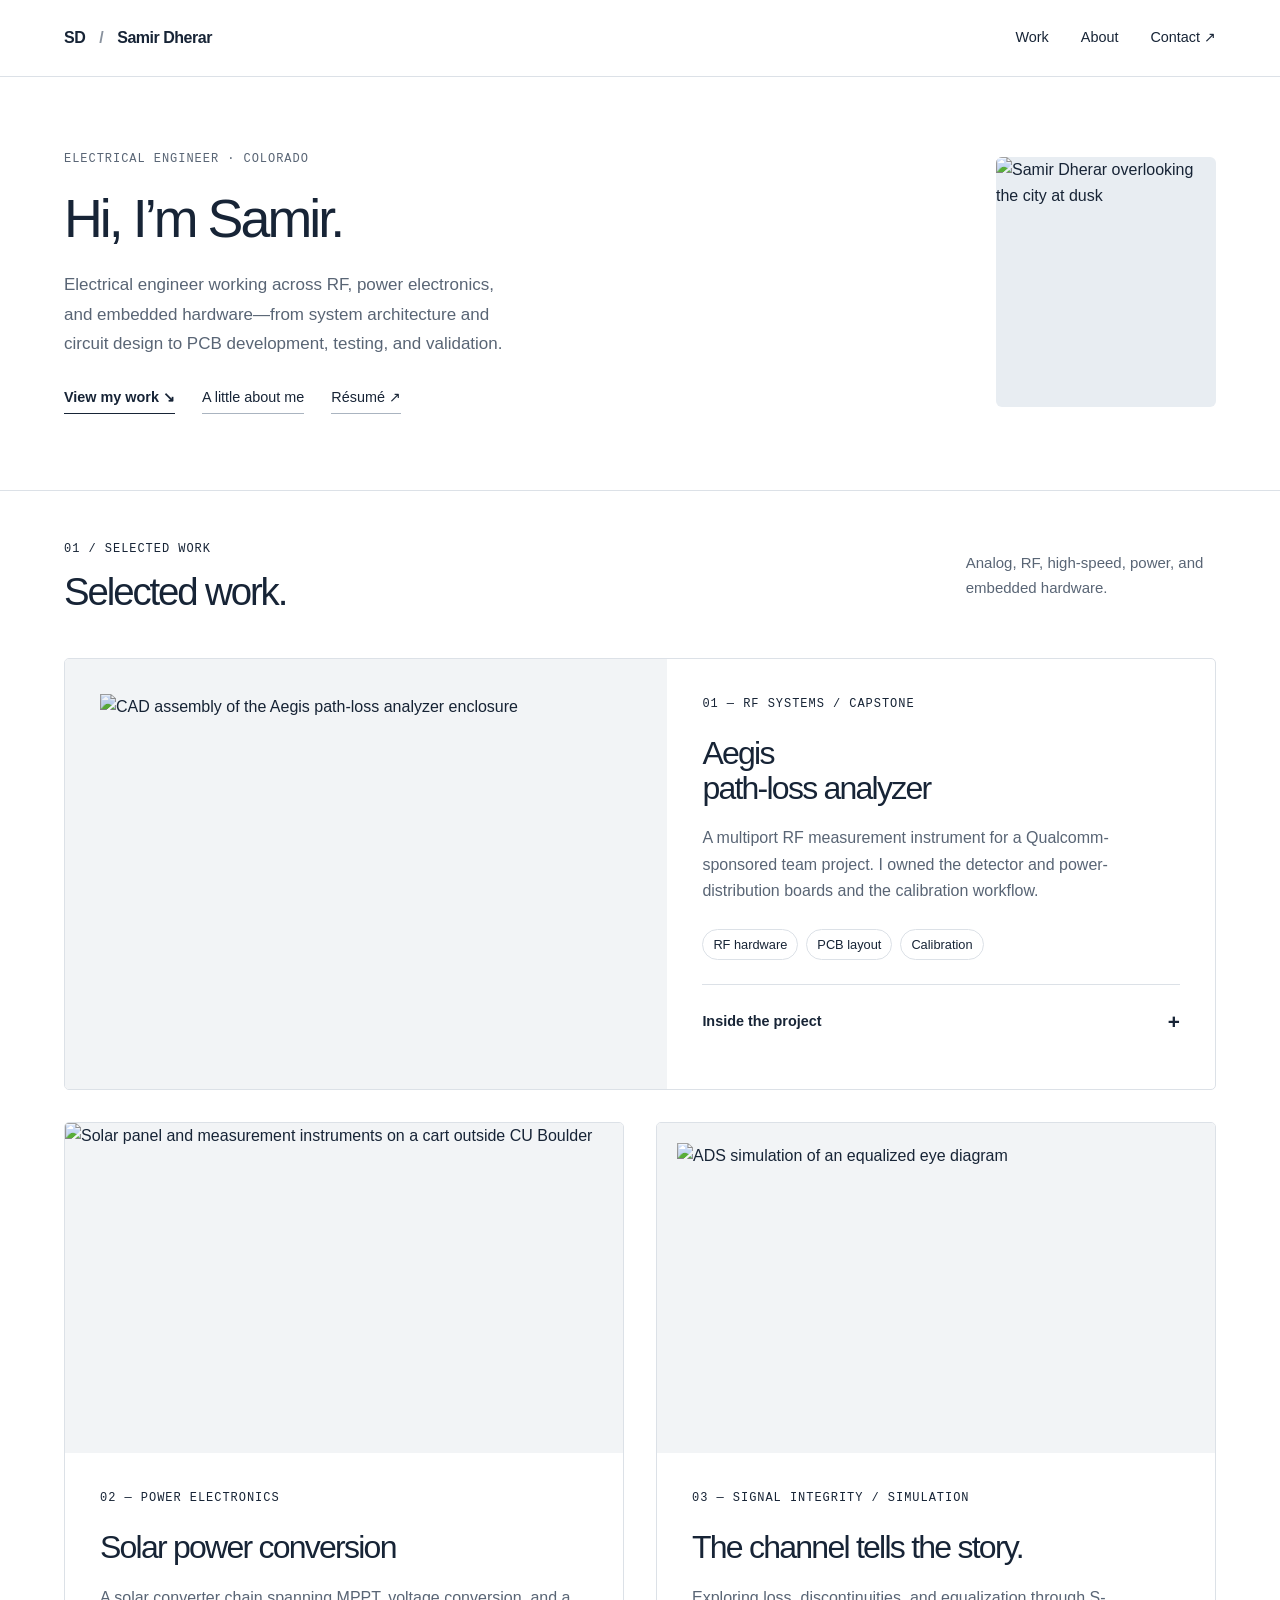
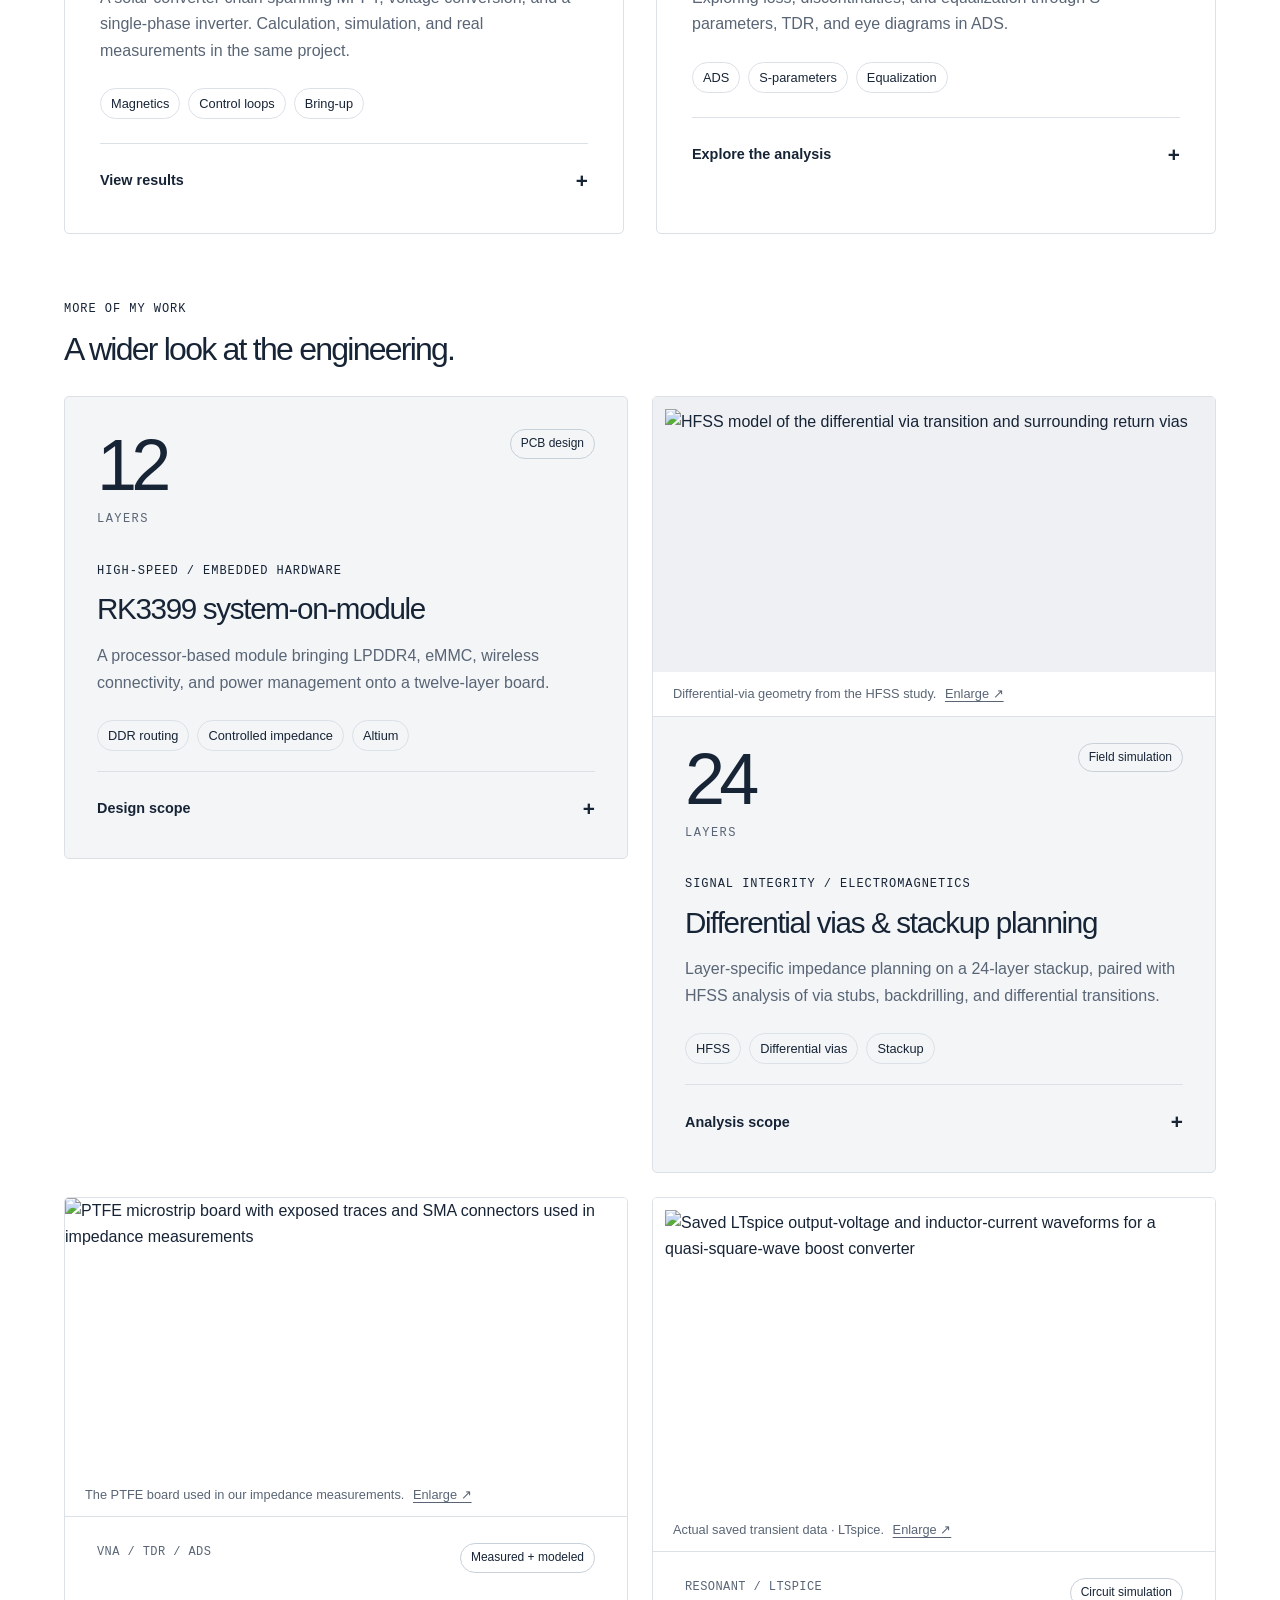
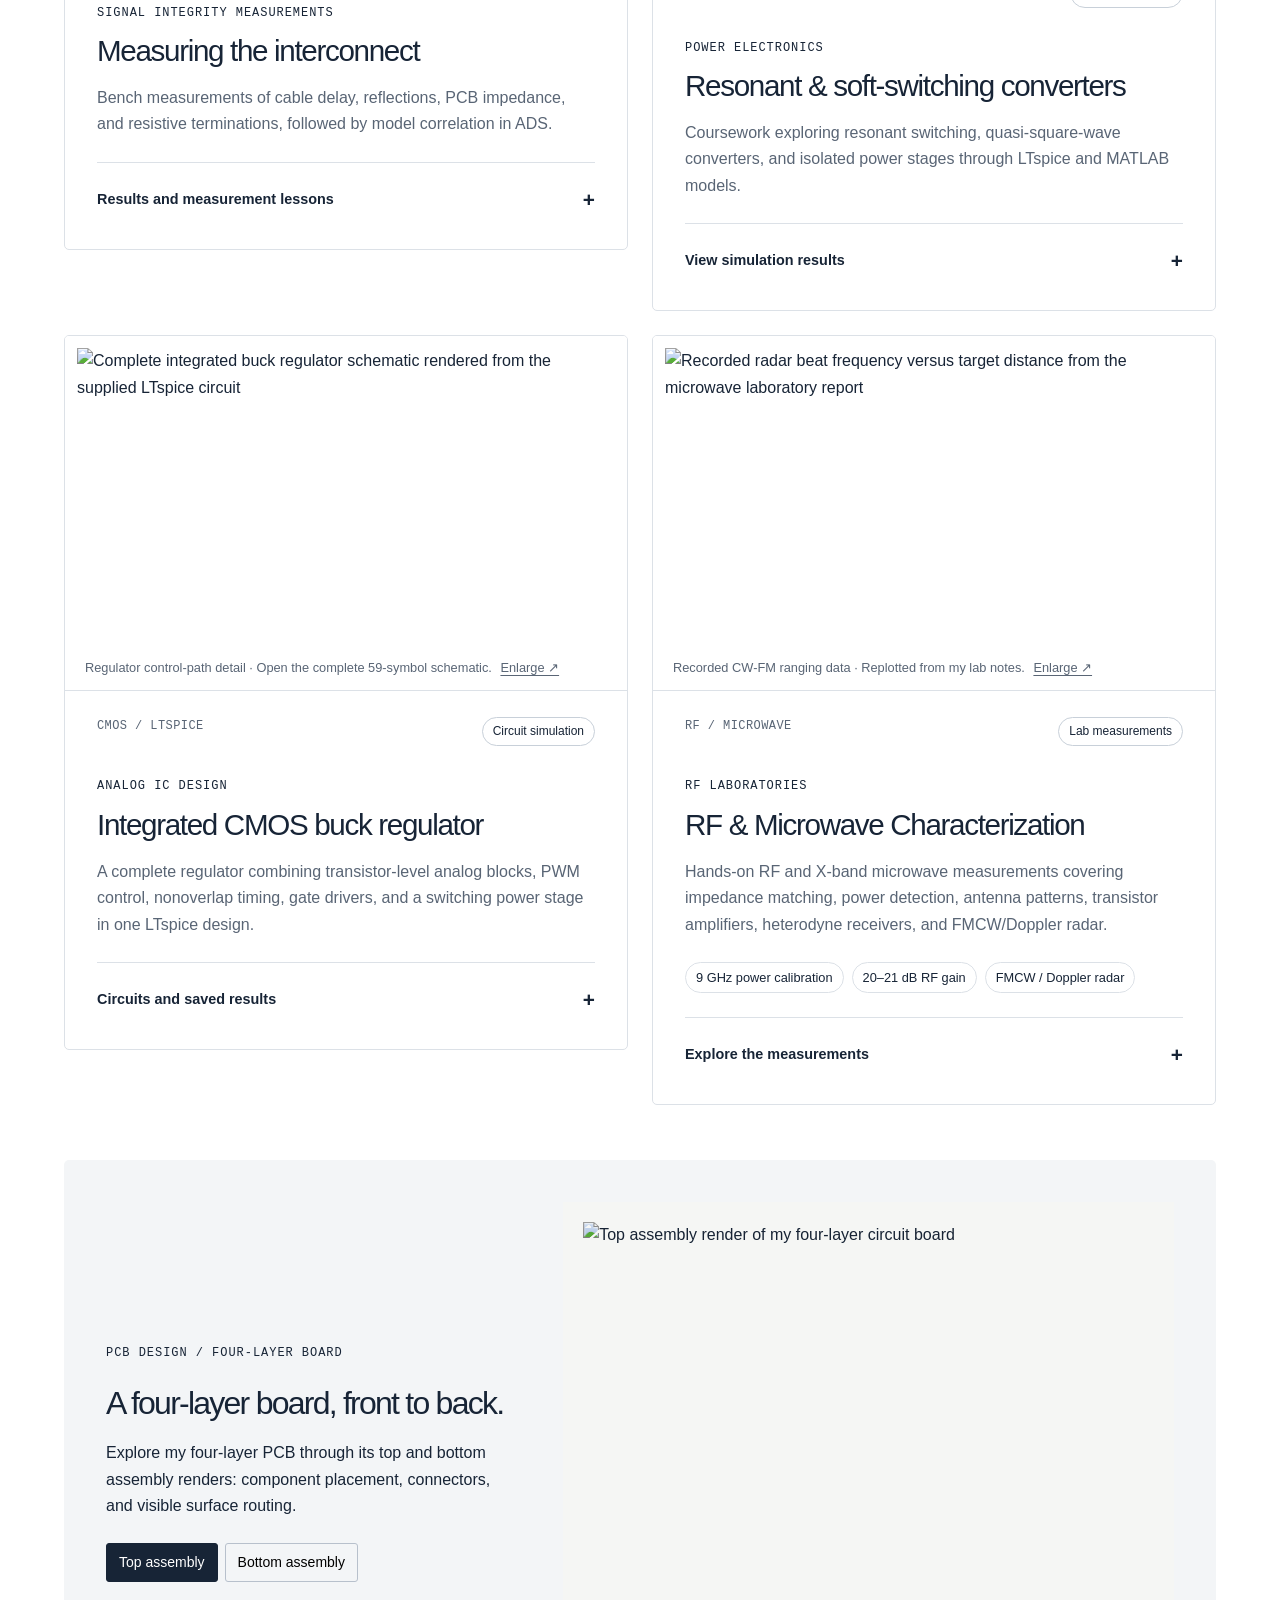
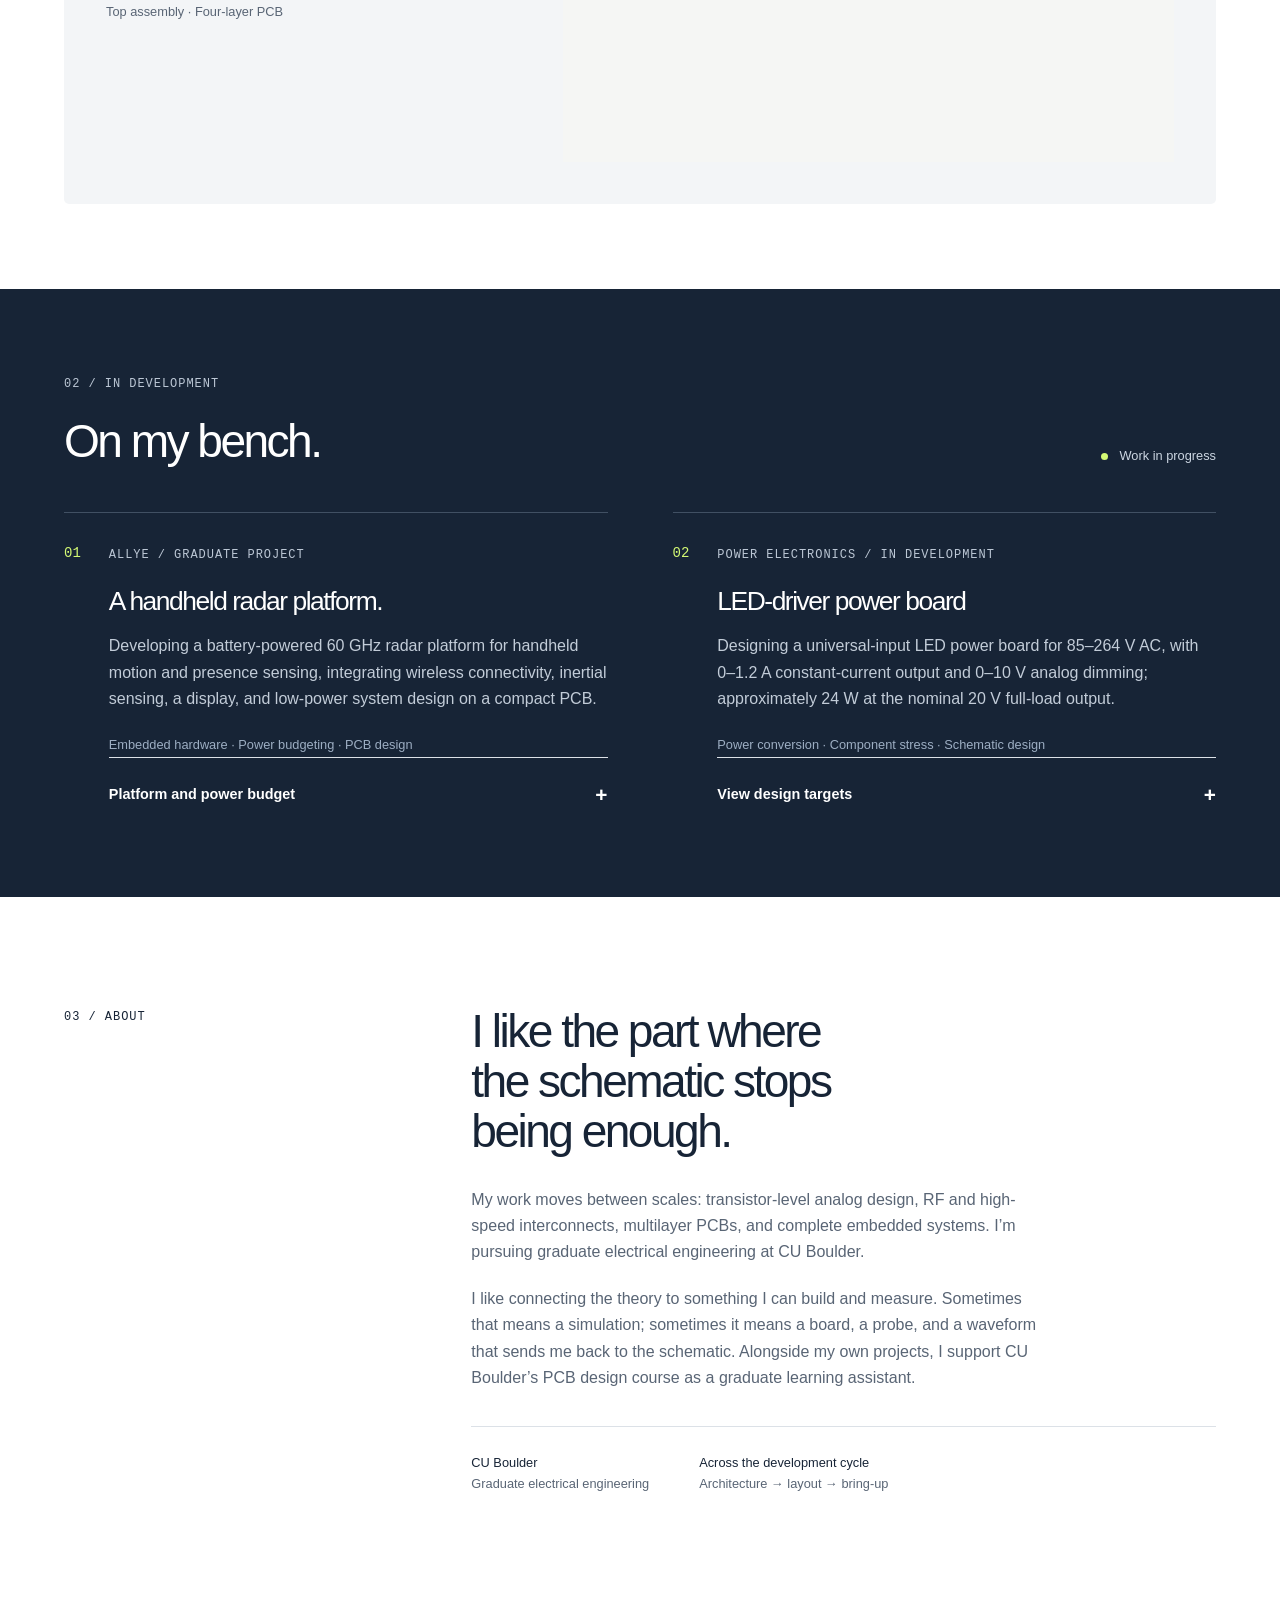
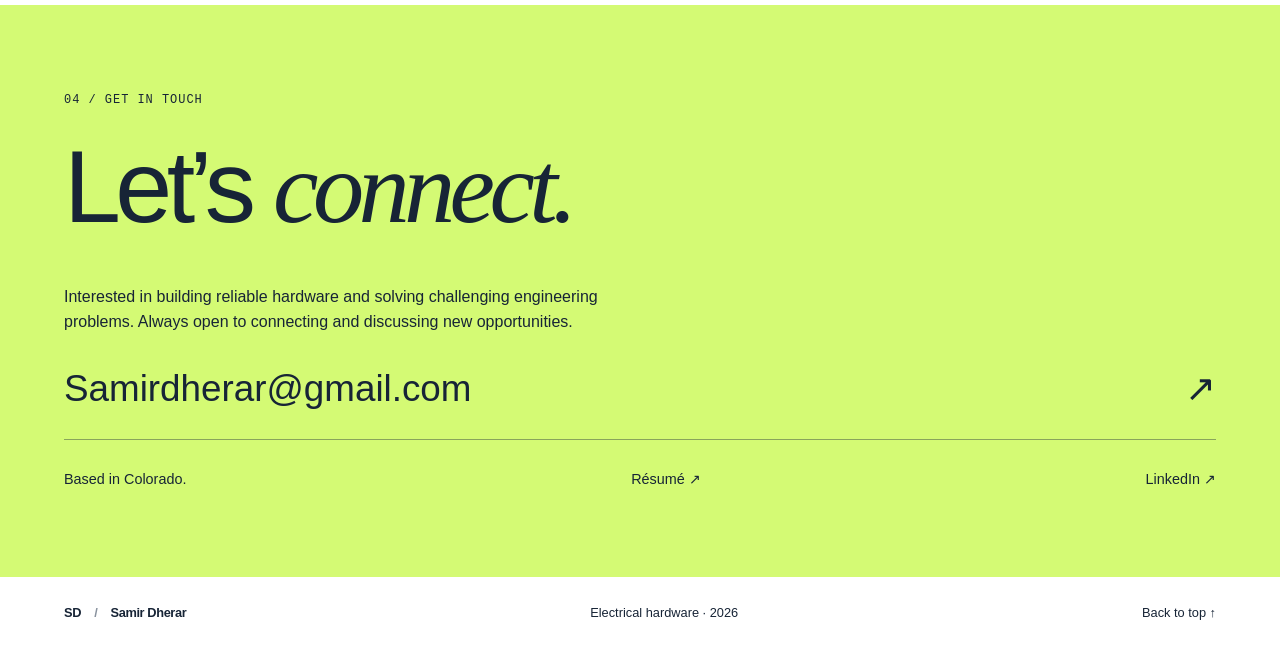
==== index.html @ e96bdc93 "Initial Portfolio Website" ====
<!DOCTYPE html>

<html lang="en"><head><meta charset="utf-8"/><meta content="width=device-width,initial-scale=1" name="viewport"/><title>Samir Dherar — Electrical Hardware Engineer</title><meta content="Electrical hardware portfolio of Samir Dherar. RF measurement, PCB design, power electronics, and embedded systems." name="description"/><link href="data:image/svg+xml,%3Csvg xmlns='http://www.w3.org/2000/svg' viewBox='0 0 32 32'%3E%3Crect width='32' height='32' rx='6' fill='%23172436'/%3E%3Cpath d='M6 18h6l3-9 4 15 3-6h4' fill='none' stroke='%23d4fa74' stroke-width='2'/%3E%3C/svg%3E" rel="icon"/><link href="style.css" rel="stylesheet"/></head><body>
<a class="skip" href="#work">Skip to projects</a><header class="nav"><a class="brand" href="#home">SD<span> / </span>Samir Dherar</a><nav aria-label="Main"><a href="#work">Work</a><a href="#about">About</a><a href="#contact">Contact <span aria-hidden="true">↗</span></a></nav></header>
<main><section class="hero personal-hero" id="home"><div class="hero-copy"><p class="eyebrow">ELECTRICAL ENGINEER · COLORADO</p><h1>Hi, I’m Samir.</h1><p class="intro">Electrical engineer working across RF, power electronics, and embedded hardware—from system architecture and circuit design to PCB development, testing, and validation.</p><div class="intro-links"><a href="#work">View my work <span aria-hidden="true">↘</span></a><a href="#about">A little about me</a><a href="resume.html">Résumé ↗</a></div></div><figure class="portrait"><img alt="Samir Dherar overlooking the city at dusk" fetchpriority="high" height="1824" src="assets/personal/samir.jpeg" width="1368"/></figure></section>
<section class="section" id="work"><div class="section-head"><div><p class="eyebrow">01 / SELECTED WORK</p><h2>Selected work.</h2></div><p>Analog, RF, high-speed, power, and embedded hardware.</p></div>
<article class="project featured"><a aria-label="Read the Aegis project" class="project-image" data-open="aegis-detail" href="#aegis-detail"><img alt="CAD assembly of the Aegis path-loss analyzer enclosure" loading="lazy" src="assets/04_aegis/aegis_enclosure_cad.jpg"/></a><div class="project-copy"><p class="eyebrow">01 — RF SYSTEMS / CAPSTONE</p><h3>Aegis<br/>path-loss analyzer</h3><p>A multiport RF measurement instrument for a Qualcomm-sponsored team project. I owned the detector and power-distribution boards and the calibration workflow.</p><div class="tags"><span>RF hardware</span><span>PCB layout</span><span>Calibration</span></div><details id="aegis-detail"><summary>Inside the project <span>+</span></summary><div class="detail"><h4>My contribution</h4><p>Designed the RF detector and power-distribution PCBs, with ten receive channels and controlled-impedance routing. Contributed to switch-board and mechanical integration.</p><h4>Making the voltage mean something</h4><p>Used six power levels at multiple frequencies and a bench power-meter reference to build a frequency-dependent calibration. This connects the detector’s voltage output to the RF power being measured.</p><h4>A debugging lesson</h4><p>Harmonics from the RF source biased the broadband detector at lower frequencies. Moving to a cleaner source addressed the measurement error at its origin.</p><img alt="Aegis detector board render" loading="lazy" src="assets/04_aegis/aegis_board_top_3d.jpg"/><p class="caption">Board and enclosure images are CAD renders.</p></div></details></div></article>
<div class="project-grid"><article class="project"><div class="project-image"><img alt="Solar panel and measurement instruments on a cart outside CU Boulder" loading="lazy" src="assets/08_power-pv/pv_cart_outdoor.jpg"/></div><div class="project-copy"><p class="eyebrow">02 — POWER ELECTRONICS</p><h3>Solar power conversion</h3><p>A solar converter chain spanning MPPT, voltage conversion, and a single-phase inverter. Calculation, simulation, and real measurements in the same project.</p><div class="tags"><span>Magnetics</span><span>Control loops</span><span>Bring-up</span></div><details><summary>View results <span>+</span></summary><div class="detail"><div class="power-results"><p class="eyebrow">SOLAR CONVERTER / MEASURED OUTPUT</p><div class="result-grid"><div><strong>116 <small>V RMS</small></strong><span>Inverter output</span></div><div><strong>60.31 <small>Hz</small></strong><span>Output frequency</span></div></div><p>MPPT buck · Cascaded boost · SPWM inverter</p></div><p>The chain combines an MPPT buck stage, cascaded boost, and SPWM inverter. Work included custom magnetics, gate drivers, sensing, firmware, and measured plant response for compensator design.</p><p class="caption">Values from the recorded inverter test. Output distortion remained an open debugging item; these readings do not establish waveform quality or conversion efficiency.</p></div></details></div></article>
<article class="project"><div class="project-image si"><img alt="ADS simulation of an equalized eye diagram" loading="lazy" src="assets/06_signal-integrity/si_ffe_eye_open.png"/></div><div class="project-copy"><p class="eyebrow">03 — SIGNAL INTEGRITY / SIMULATION</p><h3>The channel tells the story.</h3><p>Exploring loss, discontinuities, and equalization through S-parameters, TDR, and eye diagrams in ADS.</p><div class="tags"><span>ADS</span><span>S-parameters</span><span>Equalization</span></div><details><summary>Explore the analysis <span>+</span></summary><div class="detail"><p>Compared interconnect behavior in the frequency and time domains, then examined how channel impairments affect eye opening. These figures are simulations, not bench measurements.</p><img alt="Simulated insertion and return loss" loading="lazy" src="assets/06_signal-integrity/si_insertion_return_loss.png"/><img alt="Simulated TDR response showing an inductive discontinuity" loading="lazy" src="assets/06_signal-integrity/si_tdr_inductive.png"/></div></details></div></article></div>
<div aria-labelledby="collection-title" class="project-collection"><div class="collection-heading"><p class="eyebrow">MORE OF MY WORK</p><h3 id="collection-title">A wider look at the engineering.</h3></div>
<div class="study-grid">
<article class="study study-major"><div class="study-top"><span class="study-index">12<span>LAYERS</span></span><span class="project-stage">PCB design</span></div><p class="eyebrow">HIGH-SPEED / EMBEDDED HARDWARE</p><h3>RK3399 system-on-module</h3><p>A processor-based module bringing LPDDR4, eMMC, wireless connectivity, and power management onto a twelve-layer board.</p><div class="tags"><span>DDR routing</span><span>Controlled impedance</span><span>Altium</span></div><details><summary>Design scope <span>+</span></summary><div class="detail"><h4>My contribution</h4><p>Schematic and multilayer-layout work around the RK3399, including memory, power, USB-C, and high-speed interfaces.</p><h4>The layout problem</h4><p>Placement, reference planes, return paths, differential routing, and length-matching constraints across LPDDR4, PCIe, USB 3.0, HDMI, eDP, and MIPI interfaces.</p><p class="caption">Design and layout project. Hardware bring-up results are not presented here.</p></div></details></article>
<article class="study study-major"><figure class="evidence-cover model-cover"><a aria-label="Open full-size image: HFSS model of the differential via transition and surrounding return vias" href="assets/evidence/via-improvements.png" rel="noopener" target="_blank"><img alt="HFSS model of the differential via transition and surrounding return vias" loading="lazy" src="assets/evidence/via-improvements.png"/></a><figcaption>Differential-via geometry from the HFSS study. <a href="assets/evidence/via-improvements.png" rel="noopener" target="_blank">Enlarge ↗</a></figcaption></figure><div class="study-top"><span class="study-index">24<span>LAYERS</span></span><span class="project-stage">Field simulation</span></div><p class="eyebrow">SIGNAL INTEGRITY / ELECTROMAGNETICS</p><h3>Differential vias &amp; stackup planning</h3><p>Layer-specific impedance planning on a 24-layer stackup, paired with HFSS analysis of via stubs, backdrilling, and differential transitions.</p><div class="tags"><span>HFSS</span><span>Differential vias</span><span>Stackup</span></div><details><summary>Analysis scope <span>+</span></summary><div class="detail"><h4>Impedance planning</h4><p>Compared eight candidate layers for 35, 50, and 65 Ω single-ended routes and 80, 100, and 110 Ω differential pairs. Screened the nominal geometries against an assumed 3.5 mil trace/space floor, with fabrication tolerances still requiring confirmation.</p><h4>Removing the via-stub limitation</h4><p>The baseline model showed a differential insertion-loss notch at 4.84 GHz. Backdrilling removed the dominant stub resonance; return-path vias and antipad tuning formed the next optimization steps.</p><h4>Eye-diagram check</h4><p>Backdrilling reopened the simulated 10 Gb/s eye. The report shows a usable 25 Gb/s eye in the current model; 30 Gb/s remains exploratory pending wider-band EM analysis and tolerance checks.</p><p class="caption">Team simulation study with Pavan and Vaishnav. Nominal modeled performance, not measured board validation.</p></div></details></article>
<article class="study evidence-study"><figure class="evidence-cover"><a aria-label="Open full-size image: PTFE microstrip board with exposed traces and SMA connectors used in impedance measurements" href="assets/evidence/microstrip-flipped.jpg" rel="noopener" target="_blank"><img alt="PTFE microstrip board with exposed traces and SMA connectors used in impedance measurements" loading="lazy" src="assets/evidence/microstrip-flipped.jpg"/></a><figcaption>The PTFE board used in our impedance measurements. <a href="assets/evidence/microstrip-flipped.jpg" rel="noopener" target="_blank">Enlarge ↗</a></figcaption></figure><div class="study-top"><span class="study-code">VNA / TDR / ADS</span><span class="project-stage">Measured + modeled</span></div><p class="eyebrow">SIGNAL INTEGRITY MEASUREMENTS</p><h3>Measuring the interconnect</h3><p>Bench measurements of cable delay, reflections, PCB impedance, and resistive terminations, followed by model correlation in ADS.</p><details><summary>Results and measurement lessons <span>+</span></summary><div class="detail"><div class="result-grid mini-results"><div><strong>1.587 <small>ns/ft</small></strong><span>Measured RG-58 delay</span></div><div><strong>2.68 <small>GHz</small></strong><span>SMD termination bandwidth at −10 dB S11</span></div></div><h4>Termination geometry</h4><p>Measured S11 from 6 MHz to 6 GHz. The SMD termination maintained S11 below −10 dB to 2.68 GHz, versus 1.42 GHz for the axial implementation. Fitted effective series inductance was 1.4 nH versus 3.9 nH, including the mounting and local return path.</p><img alt="Measured S11 comparing SMD and axial resistor terminations" loading="lazy" src="assets/evidence/termination-bandwidth.png"/><h4>The fixture changes the result</h4><p>Turning PTFE microstrip traces away from the desk raised measured impedance by 4.27 Ω and 6.41 Ω for the two tested traces. The setup’s surroundings mattered more than the differences between the field solvers.</p><h4>Cable delay and model limits</h4><p>Measured 1.587 ns/ft against a nominal 1.540 ns/ft, about 3% higher. Comparing 6-inch and 3-foot cable transients showed that a small load-side capacitance improved early alignment, while additional short-cable damping remained an effective fit with an unresolved physical source.</p><p class="caption">Team lab reports: Labs 1.1–1.3 with Elior Bilow; Labs 2.2–2.3 with Anthony Hamamji. These are measured laboratory results and fitted models.</p><figure class="evidence-cover"><a aria-label="Open full-size image: Microstrip board connected on the lab bench for measurement" href="assets/evidence/microstrip-measurement.jpg" rel="noopener" target="_blank"><img alt="Microstrip board connected on the lab bench for measurement" loading="lazy" src="assets/evidence/microstrip-measurement.jpg"/></a><figcaption>The board and measurement setup from our lab report. <a href="assets/evidence/microstrip-measurement.jpg" rel="noopener" target="_blank">Enlarge ↗</a></figcaption></figure></div></details></article>
<article class="study evidence-study"><figure class="evidence-cover schematic-cover"><a aria-label="Enlarge saved resonant boost transient" href="assets/evidence/resonant-boost-transient.svg" rel="noopener" target="_blank"><img alt="Saved LTspice output-voltage and inductor-current waveforms for a quasi-square-wave boost converter" loading="lazy" src="assets/evidence/resonant-boost-transient.svg"/></a><figcaption>Actual saved transient data · LTspice. <a href="assets/evidence/resonant-boost-transient.svg" rel="noopener" target="_blank">Enlarge ↗</a></figcaption></figure><div class="study-top"><span class="study-code">RESONANT / LTSPICE</span><span class="project-stage">Circuit simulation</span></div><p class="eyebrow">POWER ELECTRONICS</p><h3>Resonant &amp; soft-switching converters</h3><p>Coursework exploring resonant switching, quasi-square-wave converters, and isolated power stages through LTspice and MATLAB models.</p><details><summary>View simulation results <span>+</span></summary><div class="detail"><h4>Quasi-square-wave boost study</h4><p>The featured saved run shows output voltage and inductor current over a 20 µs window. The circuit file specifies a 12 V input and a 230 Ω load.</p><div class="result-grid mini-results"><div><strong>47.91 <small>V</small></strong><span>Logged average output</span></div><div><strong>91.13 <small>%</small></strong><span>Logged simulated efficiency</span></div></div><p>The saved log reports 10.95 W input and 9.98 W output. These are model-based results from the saved run, not measured hardware performance or a new simulation of the latest schematic.</p><h4>Related studies</h4><p>One- and two-transistor ZVS quasi-square-wave models, a quasi-resonant buck study, an active-clamp forward converter, and flyback and synchronous-buck simulations.</p><p class="caption">ECEN 5817 coursework using course-provided models and examples. Waveforms are plotted directly from the supplied LTspice raw file; the voltage and current traces shown here do not by themselves verify zero-voltage switching.</p></div></details></article>
<article class="study evidence-study"><figure class="evidence-cover schematic-cover"><a aria-label="Open full-size image: Complete integrated buck regulator schematic rendered from the supplied LTspice circuit" href="assets/evidence/analog-buck-complete.svg" rel="noopener" target="_blank"><img alt="Complete integrated buck regulator schematic rendered from the supplied LTspice circuit" loading="lazy" src="assets/evidence/analog-buck-detail.svg"/></a><figcaption>Regulator control-path detail · Open the complete 59-symbol schematic. <a href="assets/evidence/analog-buck-complete.svg" rel="noopener" target="_blank">Enlarge ↗</a></figcaption></figure><div class="study-top"><span class="study-code">CMOS / LTSPICE</span><span class="project-stage">Circuit simulation</span></div><p class="eyebrow">ANALOG IC DESIGN</p><h3>Integrated CMOS buck regulator</h3><p>A complete regulator combining transistor-level analog blocks, PWM control, nonoverlap timing, gate drivers, and a switching power stage in one LTspice design.</p><details><summary>Circuits and saved results <span>+</span></summary><div class="detail"><div class="result-grid mini-results"><div><strong>2.8–4.2 <small>V</small></strong><span>Saved buck supply sweep</span></div><div><strong>1.486–1.499 <small>V</small></strong><span>Simulated average output</span></div></div><h4>Integrated regulator</h4><p>The LTspice project connects the power stage to a comparator, sawtooth oscillator, error amplifier, nonoverlap logic, and inverter gate drivers, with transistor-level reference and bias circuitry.</p><div class="table-scroll"><table><caption>Saved transient-run measurements</caption><thead><tr><th>Supply</th><th>Average output</th><th>Switching frequency</th></tr></thead><tbody><tr><td>2.8 V</td><td>1.4987 V</td><td>931.7 kHz</td></tr><tr><td>3.3 V</td><td>1.4967 V</td><td>844.2 kHz</td></tr><tr><td>4.2 V</td><td>1.4858 V</td><td>703.7 kHz</td></tr></tbody></table></div><p>These averages describe the logged measurement windows, not the full load-transient range.</p><h4>Supporting circuit studies</h4><p>Sawtooth generation with a Schmitt-trigger reset, current-starved timing and dead-time control, a source follower, a wide-bandwidth amplifier, and a bandgap-reference temperature sweep. The saved sawtooth run spans approximately 0.965–2.032 V over its measurement window.</p><p class="caption">ECEN 4827/5827 coursework using supplied 0.35 µm device models and support circuits. Results come from saved LTspice logs; no fabricated-silicon performance is claimed.</p></div></details></article>
<article class="study evidence-study"><figure class="evidence-cover schematic-cover"><a aria-label="Enlarge recorded radar ranging measurements" href="assets/evidence/rf-range-measurements.svg" rel="noopener" target="_blank"><img alt="Recorded radar beat frequency versus target distance from the microwave laboratory report" loading="lazy" src="assets/evidence/rf-range-measurements.svg"/></a><figcaption>Recorded CW-FM ranging data · Replotted from my lab notes. <a href="assets/evidence/rf-range-measurements.svg" rel="noopener" target="_blank">Enlarge ↗</a></figcaption></figure><div class="study-top"><span class="study-code">RF / MICROWAVE</span><span class="project-stage">Lab measurements</span></div><p class="eyebrow">RF LABORATORIES</p><h3>RF &amp; Microwave Characterization</h3><p>Hands-on RF and X-band microwave measurements covering impedance matching, power detection, antenna patterns, transistor amplifiers, heterodyne receivers, and FMCW/Doppler radar.</p><div class="tags"><span>9 GHz power calibration</span><span>20–21 dB RF gain</span><span>FMCW / Doppler radar</span></div><details><summary>Explore the measurements <span>+</span></summary><div class="detail"><div class="rf-highlights"><h4>Measurement highlights</h4><p><strong>RF characterization — </strong>Measured 9 GHz detector matching to approximately −22.7 dB S₁₁ and observed approximately 20–21 dB gain in a microstrip FET amplifier.</p><p><strong>Antennas &amp; communications — </strong>Measured 36°/40° horn E-/H-plane beamwidths and approximately 24 dB polarization discrimination; configured a 9 GHz heterodyne link with a 30 MHz IF.</p><p><strong>Radar measurements — </strong>Evaluated 8–9 GHz FMCW ranging with internal path-delay calibration and estimated radial velocity from X-band Doppler shifts.</p></div><h4>Antennas and propagation</h4><p>Measured horn-antenna E- and H-plane patterns, compared antenna matching through a 2–13 GHz S₁₁ sweep, and examined how polarization rotation and a parabolic reflector change received power.</p><h4>Heterodyne link</h4><p>Worked with an approximately 9 GHz RF carrier and 9.03 GHz local oscillator to produce a 30 MHz intermediate frequency. The laboratory covered 1 kHz AM demodulation, IF response to RF/LO power, and line-of-sight attenuation using horn antennas, a mixer, a spectrum analyzer, and an oscilloscope.</p><h4>Radar ranging and Doppler</h4><p>Used an 8–9 GHz sweep over 20 ms for CW-FM ranging, accounting for the internal path-delay offset before converting beat frequency to target distance. Recorded a stationary-target sweep from 45 cm to 1 m; beat frequency increased from approximately 476 Hz to 714 Hz, with scatter between intermediate measurements.</p><p>A separate Doppler experiment used a waveguide tuner, diode detector, and horn antenna to relate the measured frequency shift to target velocity and compare behavior at different carrier frequencies.</p><p class="caption">ECEN 4634/5634 microwave laboratory. The plot preserves the recorded values, including repeated readings; it is not a fitted accuracy or resolution claim.</p></div></details></article>
</div></div>
<article class="board-study"><div><p class="eyebrow">PCB DESIGN / FOUR-LAYER BOARD</p><h3>A four-layer board, front to back.</h3><p>Explore my four-layer PCB through its top and bottom assembly renders: component placement, connectors, and visible surface routing.</p><div aria-label="Select board view" class="view-buttons" role="group"><button aria-pressed="true" data-view="board4-top.png">Top assembly</button><button aria-pressed="false" data-view="board4-bottom.png">Bottom assembly</button></div><p aria-live="polite" class="caption" id="board-caption">Top assembly · Four-layer PCB</p></div><div class="board-image"><a aria-label="Enlarge board render" href="assets/evidence/board4-top.png" id="board-link" rel="noopener" target="_blank"><img alt="Top assembly render of my four-layer circuit board" id="board" loading="lazy" src="assets/evidence/board4-top.png"/></a></div></article>
</section>
<section class="current section"><div class="section-head"><div><p class="eyebrow">02 / IN DEVELOPMENT</p><h2>On my bench.</h2></div><span class="status"><span class="dot"></span> Work in progress</span></div><div class="current-grid"><article><span class="small-number">01</span><div><p class="eyebrow">ALLYE / GRADUATE PROJECT</p><h3>A handheld radar platform.</h3><p>Developing a battery-powered 60 GHz radar platform for handheld motion and presence sensing, integrating wireless connectivity, inertial sensing, a display, and low-power system design on a compact PCB.</p><span class="caption">Embedded hardware · Power budgeting · PCB design</span><details><summary>Platform and power budget <span>+</span></summary><div class="detail"><div class="result-grid mini-results"><div><strong>60 <small>GHz</small></strong><span>Radar sensing</span></div><div><strong>11.70 <small>Wh</small></strong><span>Calculated battery energy</span></div></div><h4>Hardware scope</h4><p>My work focuses on the hardware and PCB: power architecture, schematic integration, component placement, and accessible programming and measurement interfaces. The platform combines radar processing with a wireless MCU, inertial sensing, and a memory LCD; the radar SPI interface is planned for up to 15 MHz.</p><h4>Power and energy storage</h4><p>A protected single-cell 18650 battery provides approximately 11.70 Wh based on minimum rated capacity. The calculated maximum battery demand is 1.83 A, or 0.563C. A regulated 3.3 V rail supplies the main electronics, with battery-voltage supervision intended to shut the rail down before the cell protection cutoff.</p><p>The two-panel solar configuration is estimated to supply approximately 80 mA of battery charge current in strong sunlight, below the harvesting stage’s 100 mA limit. Solar input supplements the battery; recharge and runtime depend on light conditions and operating duty cycle.</p><h4>Bring-up and current status</h4><p>Initial full component placement and a further schematic review were completed by October 3. A custom radar breakout supports interface validation. Test access covers power rails and current sensing, programming/reset, radar SPI/control, and the IMU/display interfaces.</p><p>Next steps are power verification, protection thresholds, interface ESD protection, wireless matching/antenna completion, and critical routing. Target-detection performance and battery runtime remain to be measured.</p><p class="caption">Work in progress · Power values are design calculations and estimates, not validated field performance.</p></div></details></div></article><article><span class="small-number">02</span><div><p class="eyebrow">POWER ELECTRONICS / IN DEVELOPMENT</p><h3>LED-driver power board</h3><p>Designing a universal-input LED power board for 85–264 V AC, with 0–1.2 A constant-current output and 0–10 V analog dimming; approximately 24 W at the nominal 20 V full-load output.</p><span class="caption">Power conversion · Component stress · Schematic design</span><details><summary>View design targets <span>+</span></summary><div class="detail"><div class="table-scroll"><table><caption>LED-driver requirements</caption><tbody><tr><th scope="row">AC input</th><td>85–264 V RMS · 45–65 Hz</td></tr><tr><th scope="row">LED current</th><td>0–1.2 A</td></tr><tr><th scope="row">Nominal full-load output</th><td>Approximately 20 V · 24 W</td></tr><tr><th scope="row">Analog dimming</th><td>0–10 V · input resistance ≥10 kΩ</td></tr><tr><th scope="row">Turn-on delay</th><td>≤200 ms</td></tr><tr><th scope="row">Control-loop margins</th><td>≥45° phase · ≥6 dB gain</td></tr><tr><th scope="row">No-load limits</th><td>≤1 W input · ≤29 V output</td></tr></tbody></table></div><h4>Efficiency targets</h4><p>Minimum efficiency is 60% at 120 mA, 65% at 300 mA, 75% at 600 mA, and 80% at 900–1200 mA, specified at both 120 V / 60 Hz and 230 V / 50 Hz input.</p><h4>Design and verification</h4><p>Work spans power conversion, magnetics, component stress, current regulation, and dimming response. Planned verification includes loop-gain measurements, output-current accuracy, efficiency across load, and undervoltage, no-load, and short-circuit protection.</p><p class="caption">ECEN 5527 · Fall 2026 specification targets. These numbers describe the design requirements, not measured prototype results.</p></div></details></div></article></div></section>
<section class="about section" id="about"><p class="eyebrow">03 / ABOUT</p><div><h2>I like the part where<br/>the schematic stops<br/>being enough.</h2><p>My work moves between scales: transistor-level analog design, RF and high-speed interconnects, multilayer PCBs, and complete embedded systems. I’m pursuing graduate electrical engineering at CU Boulder.</p><p>I like connecting the theory to something I can build and measure. Sometimes that means a simulation; sometimes it means a board, a probe, and a waveform that sends me back to the schematic. Alongside my own projects, I support CU Boulder’s PCB design course as a graduate learning assistant.</p><div class="about-notes"><span>CU Boulder<br/><b>Graduate electrical engineering</b></span><span>Across the development cycle<br/><b>Architecture → layout → bring-up</b></span></div></div></section>
<section class="contact section" id="contact"><p class="eyebrow">04 / GET IN TOUCH</p><h2>Let’s <em>connect.</em></h2><p class="contact-intro">Interested in building reliable hardware and solving challenging engineering problems. Always open to connecting and discussing new opportunities.</p><a class="email" href="mailto:Samirdherar@gmail.com">Samirdherar@gmail.com <span aria-hidden="true">↗</span></a><div class="contact-bottom"><p>Based in Colorado.</p><a href="resume.html">Résumé ↗</a><a href="https://linkedin.com/in/Samirdherar" rel="noopener noreferrer" target="_blank">LinkedIn ↗</a></div></section></main><footer><a class="brand" href="#home">SD<span> / </span>Samir Dherar</a><span>Electrical hardware · 2026</span><a href="#home">Back to top ↑</a></footer><script src="site.js"></script></body></html>
---- style.css ----
:root{--ink:#172436;--muted:#596575;--line:#dce1e7;--paper:#fff;--lime:#d4fa74}*{box-sizing:border-box}html{scroll-behavior:smooth;scroll-padding-top:90px}body{margin:0;color:var(--ink);background:var(--paper);font:16px/1.65 Arial,Helvetica,sans-serif}a{color:inherit;text-decoration:none}button{font:inherit}img{display:block;width:100%;height:auto}h1,h2,h3,h4,p,figure{margin:0}h1,h2,h3{letter-spacing:-.055em;line-height:1.08;font-weight:500}h1{font-size:clamp(3rem,5.3vw,5.6rem)}h2{font-size:clamp(2rem,3.6vw,3.75rem)}h3{font-size:2rem}h4{font-size:1rem;margin:20px 0 6px}em{font-family:Georgia,serif;font-weight:400}p{max-width:65ch}.nav,footer{display:flex;align-items:center;justify-content:space-between;padding:25px 5%;gap:24px}.nav{border-bottom:1px solid var(--line);background:#ffffffed;position:sticky;top:0;z-index:10;backdrop-filter:blur(15px)}.brand{font-weight:700;letter-spacing:-.03em}.brand span{margin:0 10px;color:#89929e}nav{display:flex;gap:32px;font-size:.9rem}nav a:hover,footer a:hover{text-decoration:underline}.hero{padding:85px 5% 60px;display:grid;grid-template-columns:1.2fr 1fr;gap:4%;align-items:center;min-height:690px}.eyebrow{font:12px/1.7 ui-monospace,SFMono-Regular,Consolas,monospace;letter-spacing:.08em;margin-bottom:22px}.dot{display:inline-block;width:7px;height:7px;border-radius:50%;background:#61933c;margin-right:8px}.intro{font-size:1.1rem;max-width:44ch;color:var(--muted);margin:28px 0}.button{display:inline-flex;align-items:center;gap:60px;padding:15px 22px;background:var(--ink);color:white;border-radius:3px}.button:hover{background:#304562}.disciplines{font-size:.8rem;margin-top:50px;color:var(--muted)}.disciplines span{margin:0 7px;color:#a0a8b0}.hero-art{background:#f1f3f5;border:1px solid var(--line);transform:rotate(-2deg);padding:22px;box-shadow:15px 20px 0 #f8f9fa}.drawing-top,.hero-art figcaption{display:flex;justify-content:space-between;gap:12px;font:12px/1.6 monospace;letter-spacing:.025em}.hero-art img{height:320px;object-fit:contain;mix-blend-mode:multiply}.hero-art figcaption{padding-top:20px;border-top:1px solid #cdd3da}.section{padding:85px 5%;scroll-margin-top:20px}.section-head{display:flex;align-items:flex-end;justify-content:space-between;gap:30px;margin-bottom:45px}.section-head>p{color:var(--muted)}#work{border-top:1px solid var(--line)}.project{border:1px solid var(--line);border-radius:5px;overflow:hidden;background:white}.featured{display:grid;grid-template-columns:1.1fr 1fr;margin-bottom:32px}.project-image{background:#f2f4f6;display:flex;align-items:center;justify-content:center;overflow:hidden}.project-image img{height:330px;object-fit:cover;transition:transform .4s}.featured .project-image img{object-fit:contain;height:430px;padding:35px;mix-blend-mode:multiply}.project-image:hover img{transform:scale(1.025)}.project-copy{padding:35px}.project-copy>p:not(.eyebrow){margin-top:20px;color:var(--muted)}.tags{display:flex;gap:8px;flex-wrap:wrap;margin:24px 0}.tags span{font-size:.8rem;padding:4px 10px;border:1px solid var(--line);border-radius:30px}.project-grid{display:grid;grid-template-columns:1fr 1fr;gap:32px}.si img{object-fit:contain;padding:20px}summary{display:flex;justify-content:space-between;align-items:center;list-style:none;cursor:pointer;border-top:1px solid var(--line);padding-top:20px;font-size:.9rem;font-weight:600}summary::-webkit-details-marker{display:none}summary span{font-size:1.3rem}details[open] summary span{transform:rotate(45deg)}.detail{font-size:.95rem;color:var(--muted);padding-top:16px}.detail img{margin-top:22px}.caption{font-size:.8rem;color:var(--muted);margin-top:14px;line-height:1.5}.board-study{margin-top:32px;background:#f3f5f7;padding:42px;display:grid;grid-template-columns:.8fr 1.2fr;gap:50px;align-items:center;border-radius:5px}.board-study p:not(.eyebrow){margin-top:20px}.board-image{height:350px;display:flex;align-items:center;justify-content:center}.board-image img{height:100%;object-fit:contain;mix-blend-mode:multiply}.view-buttons{display:flex;gap:7px;flex-wrap:wrap;margin-top:24px}.view-buttons button{cursor:pointer;background:transparent;border:1px solid #b7c0cc;padding:7px 12px;border-radius:3px;font-size:.875rem}.view-buttons button[aria-pressed=true]{background:var(--ink);color:white;border-color:var(--ink)}.current{background:var(--ink);color:white}.current .eyebrow{color:#bcc7d5}.status{font-size:.8rem;color:#ccd6e2}.status .dot{background:var(--lime)}.current-grid{display:grid;grid-template-columns:1fr 1fr;gap:65px}.current-grid article{display:flex;gap:28px;border-top:1px solid #415063;padding-top:32px}.small-number{font:14px monospace;color:var(--lime)}.current-grid h3{font-size:1.65rem}.current-grid p:not(.eyebrow){color:#c2ccd8;margin:18px 0}.current-grid .caption{color:#9daec3}.about{display:grid;grid-template-columns:1fr 2fr;gap:35px;padding-top:110px;padding-bottom:110px}.about h2{margin-bottom:30px}.about p:not(.eyebrow){color:var(--muted);margin-top:20px}.about-notes{display:flex;gap:50px;border-top:1px solid var(--line);margin-top:35px;padding-top:25px;font-size:.8rem}.about-notes b{font-weight:500;color:var(--muted)}.contact{background:var(--lime)}.contact h2{font-size:clamp(4rem,8vw,8rem);margin-bottom:40px}.email{display:flex;justify-content:space-between;gap:20px;font-size:clamp(1.1rem,3vw,2.3rem);border-bottom:1px solid #17243666;padding-bottom:20px}.email:hover{color:#496323}.contact-bottom{display:flex;justify-content:space-between;padding-top:28px;font-size:.9rem}footer{font-size:.8rem}.skip{position:absolute;top:-100px;background:var(--ink);color:white;padding:14px;z-index:30}.skip:focus{top:0}:focus-visible{outline:3px solid #61933c;outline-offset:5px}@media(min-width:1600px){.hero,.section,.nav,footer{padding-left:max(5%,calc((100vw - 1440px)/2));padding-right:max(5%,calc((100vw - 1440px)/2))}}@media(max-width:900px){.hero{grid-template-columns:1fr;padding-top:55px;gap:45px}.hero-art{max-width:600px;width:100%;transform:none}.featured{grid-template-columns:1fr}.featured .project-image img{height:330px}.project-grid{gap:20px}.project-copy{padding:25px}.board-study{grid-template-columns:1fr;padding:28px;gap:20px}.current-grid{gap:30px}.section-head>p{font-size:.9rem}.about{grid-template-columns:1fr}.hero-art img{height:260px}}@media(max-width:600px){.nav{padding:19px 5%;gap:15px}.brand{font-size:.85rem}.brand span{margin:0 5px}nav{gap:15px;font-size:.8rem}.hero{padding-top:45px}.hero h1{font-size:2.9rem}.eyebrow{font-size:.75rem}.hero-art figcaption{flex-direction:column}.disciplines{font-size:.75rem;line-height:2}.section{padding-top:60px;padding-bottom:60px}.section-head{display:block}.section-head>p,.status{display:block;margin-top:20px}.project-grid,.current-grid{grid-template-columns:1fr}.project-image img{height:250px}.current-grid{gap:35px}.about-notes{flex-direction:column;gap:20px}.board-image{height:260px}footer{flex-wrap:wrap;gap:16px}footer>span{display:none}.contact h2{font-size:4.2rem}}@media(prefers-reduced-motion:reduce){html{scroll-behavior:auto}*{transition:none!important}}
/* Expanded project collection */
.project-collection{margin-top:65px}.collection-heading{margin-bottom:30px}.collection-heading .eyebrow{margin-bottom:12px}.collection-heading h3{font-size:2rem}.study-grid{display:grid;grid-template-columns:1fr 1fr;gap:24px}.study{border:1px solid var(--line);border-radius:5px;padding:32px;display:flex;flex-direction:column}.study-major{background:#f3f5f7}.study-top{display:flex;align-items:flex-start;justify-content:space-between;gap:15px;margin-bottom:30px}.study-index{font-size:4.5rem;letter-spacing:-.08em;line-height:1;font-weight:500}.study-index>span{display:block;font:12px/1.8 monospace;letter-spacing:.12em;margin-top:8px;color:var(--muted)}.project-stage{font-size:.75rem;border:1px solid #c8d0d9;border-radius:30px;padding:4px 10px;white-space:nowrap}.active-stage{background:#edf8d9;border-color:#bbd899}.study-code{font:12px/1.5 monospace;letter-spacing:.035em;color:var(--muted)}.study>.eyebrow{margin-bottom:12px}.study h3{font-size:1.85rem;letter-spacing:-.045em}.study>p:not(.eyebrow){margin-top:18px;color:var(--muted)}.study .tags{margin-bottom:0}.study details{margin-top:24px}.study .detail p+p{margin-top:12px}.study-major .tags{margin-bottom:auto;padding-bottom:20px}.study-major details{margin-top:0}.board-study{margin-top:55px}.intro{max-width:49ch}@media(max-width:600px){.study-grid{grid-template-columns:1fr}.study{padding:25px}.study-top{gap:10px}.study-code{font-size:.75rem;max-width:120px}.collection-heading h3{font-size:1.7rem}.study h3{font-size:1.6rem}.study-index{font-size:3.7rem}.hero h1{font-size:3rem}}
/* Compact, personal opening */
.hero.personal-hero{min-height:0;grid-template-columns:minmax(0,650px) 220px;justify-content:space-between;gap:60px;padding-top:72px;padding-bottom:76px;align-items:center}.personal-hero h1{font-size:clamp(2.5rem,4.2vw,4.25rem);letter-spacing:-.055em;line-height:1.12}.personal-hero .eyebrow{margin-bottom:18px;color:var(--muted)}.personal-hero .intro{max-width:48ch;margin:22px 0 27px;font-size:1.0625rem;line-height:1.75}.portrait{width:220px;height:250px;border-radius:6px;overflow:hidden;background:#e8edf2}.portrait img{width:100%;height:100%;object-fit:cover;object-position:50% 100%}.intro-links{display:flex;flex-wrap:wrap;gap:14px 27px;font-size:.9rem}.intro-links a{border-bottom:1px solid #aab4c0;padding-bottom:3px}.intro-links a:first-child{font-weight:600;border-color:var(--ink)}.intro-links a:hover{border-color:#61933c;color:#43612d}#work{padding-top:48px}#work>.section-head{align-items:center}#work>.section-head h2{font-size:2.4rem}#work>.section-head .eyebrow{margin-bottom:12px}#work>.section-head>p{font-size:.9375rem;max-width:30ch}@media(max-width:900px){.hero.personal-hero{grid-template-columns:minmax(0,1fr) 180px;gap:35px;padding-top:55px;padding-bottom:55px}.portrait{width:180px;height:210px}}@media(max-width:600px){.hero.personal-hero{grid-template-columns:1fr;gap:24px;padding-top:35px;padding-bottom:42px}.portrait{grid-row:1;width:100px;height:110px}.personal-hero h1{font-size:2.5rem}.personal-hero .intro{font-size:1rem;margin-top:18px}.intro-links{gap:15px 20px;font-size:.875rem}#work{padding-top:35px}#work>.section-head h2{font-size:2rem}}
.power-results{min-height:330px;display:flex;flex-direction:column;justify-content:center;padding:36px;background:#172436;color:white}.power-results>.eyebrow{color:#bdcad8}.result-grid{display:grid;grid-template-columns:1fr 1fr;gap:25px}.result-grid strong{display:block;font-size:2.5rem;letter-spacing:-.055em;font-weight:500;line-height:1.2}.result-grid small{font-size:.9rem;letter-spacing:0}.result-grid span{display:block;font-size:.85rem;line-height:1.5;margin-top:10px}.power-results>p:last-child{font-size:.8rem;margin-top:35px;color:#c4d0de}.mini-results{margin:25px 0;padding:22px 0;border-top:1px solid var(--line);border-bottom:1px solid var(--line)}.mini-results strong{font-size:1.65rem}.mini-results span{color:var(--muted)}.table-scroll{overflow-x:auto;margin:20px 0}.table-scroll table{width:100%;border-collapse:collapse;font-size:.85rem;white-space:nowrap}.table-scroll th,.table-scroll td{padding:10px 8px;text-align:left;border-bottom:1px solid var(--line)}.table-scroll caption{text-align:left;margin-bottom:8px;font-weight:600}.evidence-study .detail h4{color:var(--ink)}.evidence-study .detail img{border:1px solid var(--line)}@media(max-width:600px){.power-results{min-height:250px;padding:25px}.result-grid{gap:15px}.result-grid strong{font-size:2rem}.mini-results strong{font-size:1.5rem}}
/* Evidence-led project previews */
.evidence-cover{margin:-32px -32px 26px;background:#fff;border-bottom:1px solid var(--line);overflow:hidden}.evidence-cover>a{display:block}.evidence-cover img{width:100%;height:275px;object-fit:cover}.evidence-cover.schematic-cover img{object-fit:contain;padding:12px;height:310px}.evidence-cover.model-cover img{object-fit:contain;padding:12px;background:#eef0f4}.evidence-cover figcaption{padding:12px 20px;font-size:.8rem;color:var(--muted);line-height:1.5}.evidence-cover figcaption a{white-space:nowrap;text-decoration:underline;text-underline-offset:3px;margin-left:5px}.evidence-study .detail .evidence-cover{margin:24px 0 0;border:1px solid var(--line)}.evidence-study .detail .evidence-cover img{margin:0;object-fit:contain;height:auto}.project .detail .power-results{min-height:0;padding:25px;margin:8px 0 22px;border-radius:4px}.project .detail .power-results .result-grid strong{font-size:2rem}.study{overflow:hidden}.study-grid{align-items:start}.detail .mini-results{margin-top:0}.study-major .tags{margin-bottom:0}@media(max-width:600px){.evidence-cover{margin:-25px -25px 22px}.evidence-cover img{height:230px}.evidence-cover.schematic-cover img{height:280px}.project .detail .power-results{padding:20px}.project .detail .power-results .result-grid strong{font-size:1.7rem}}

.board-image{height:auto;min-height:420px;background:#f5f6f4}.board-image a{display:block;width:100%}.board-image img{height:560px;object-fit:contain;padding:20px}@media(max-width:600px){.board-image{min-height:300px}.board-image img{height:390px;padding:12px}}

/* Content updates: RF measurement highlights and contact introduction */
.rf-highlights{margin-bottom:1.4rem;padding-bottom:.5rem;border-bottom:1px solid currentColor;}
.rf-highlights p{margin:.65rem 0;}
.contact-intro{max-width:38rem;line-height:1.6;margin:0 0 1.5rem;}
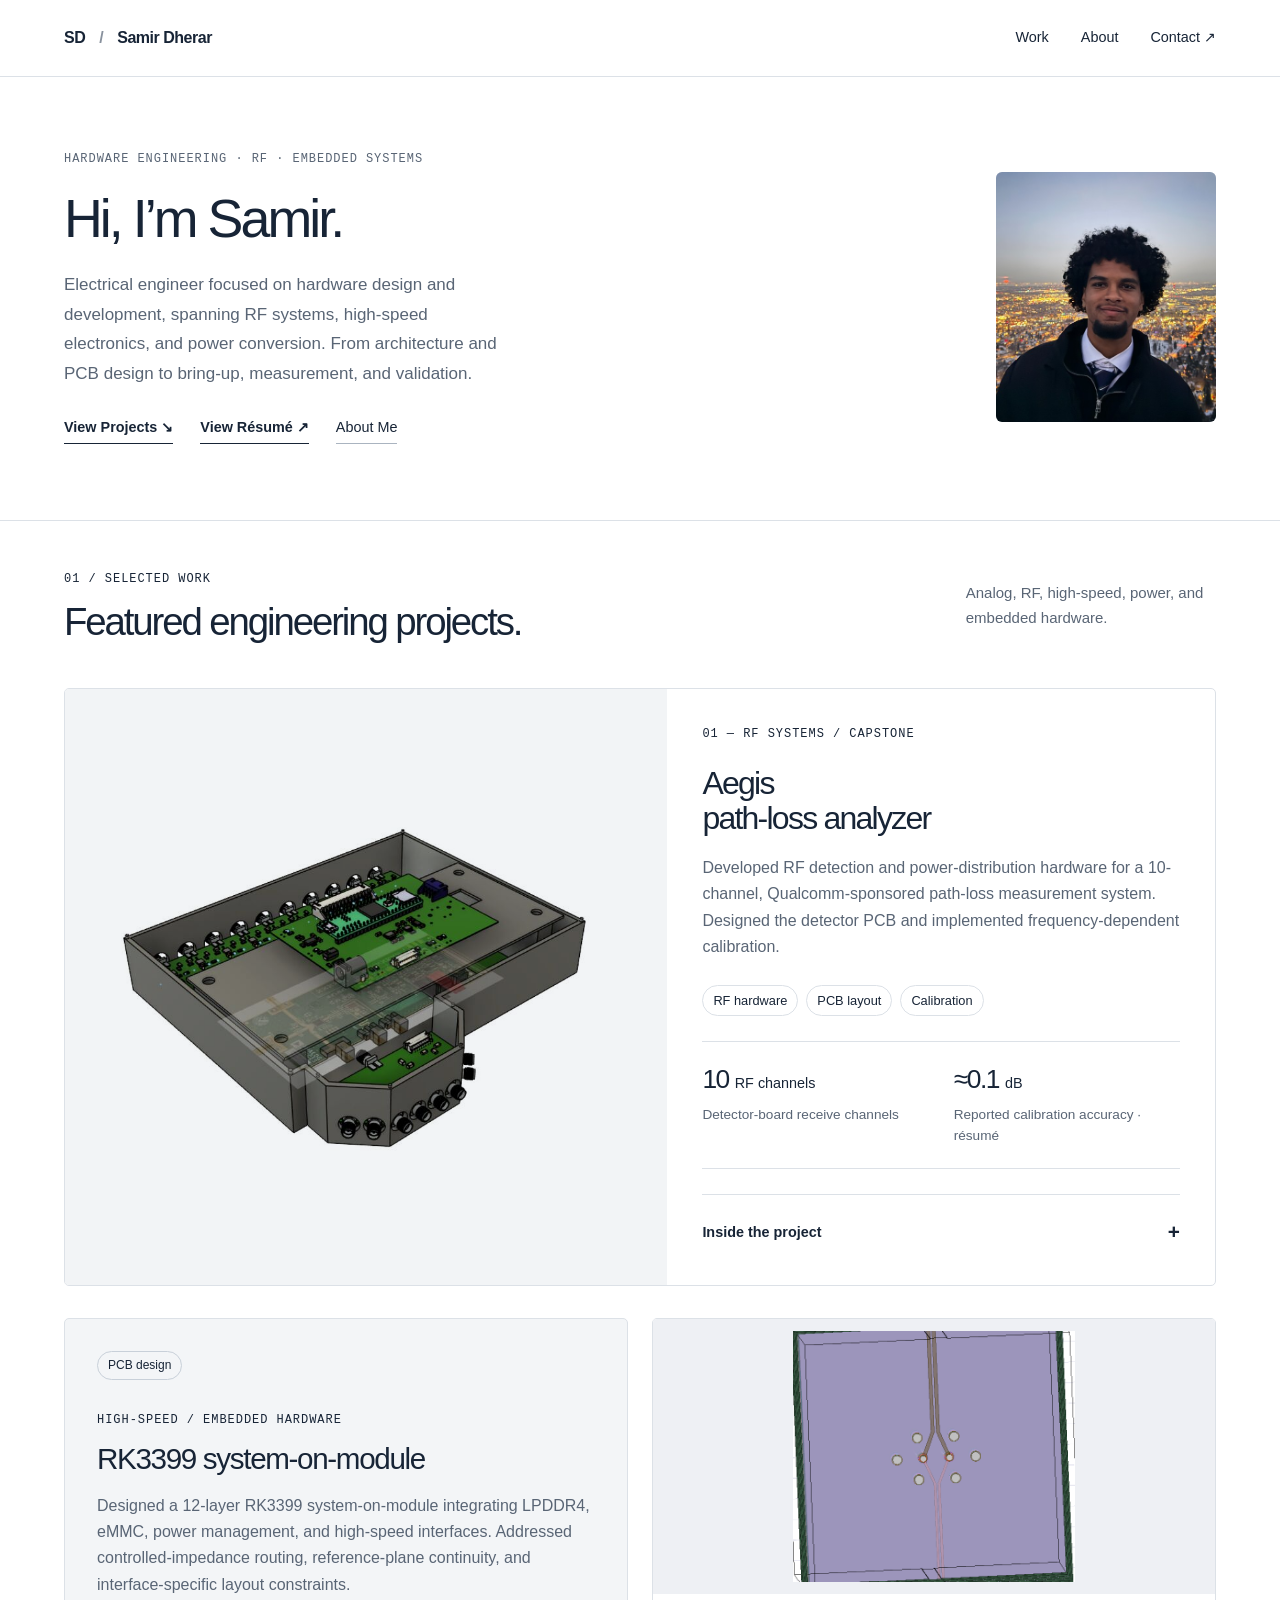
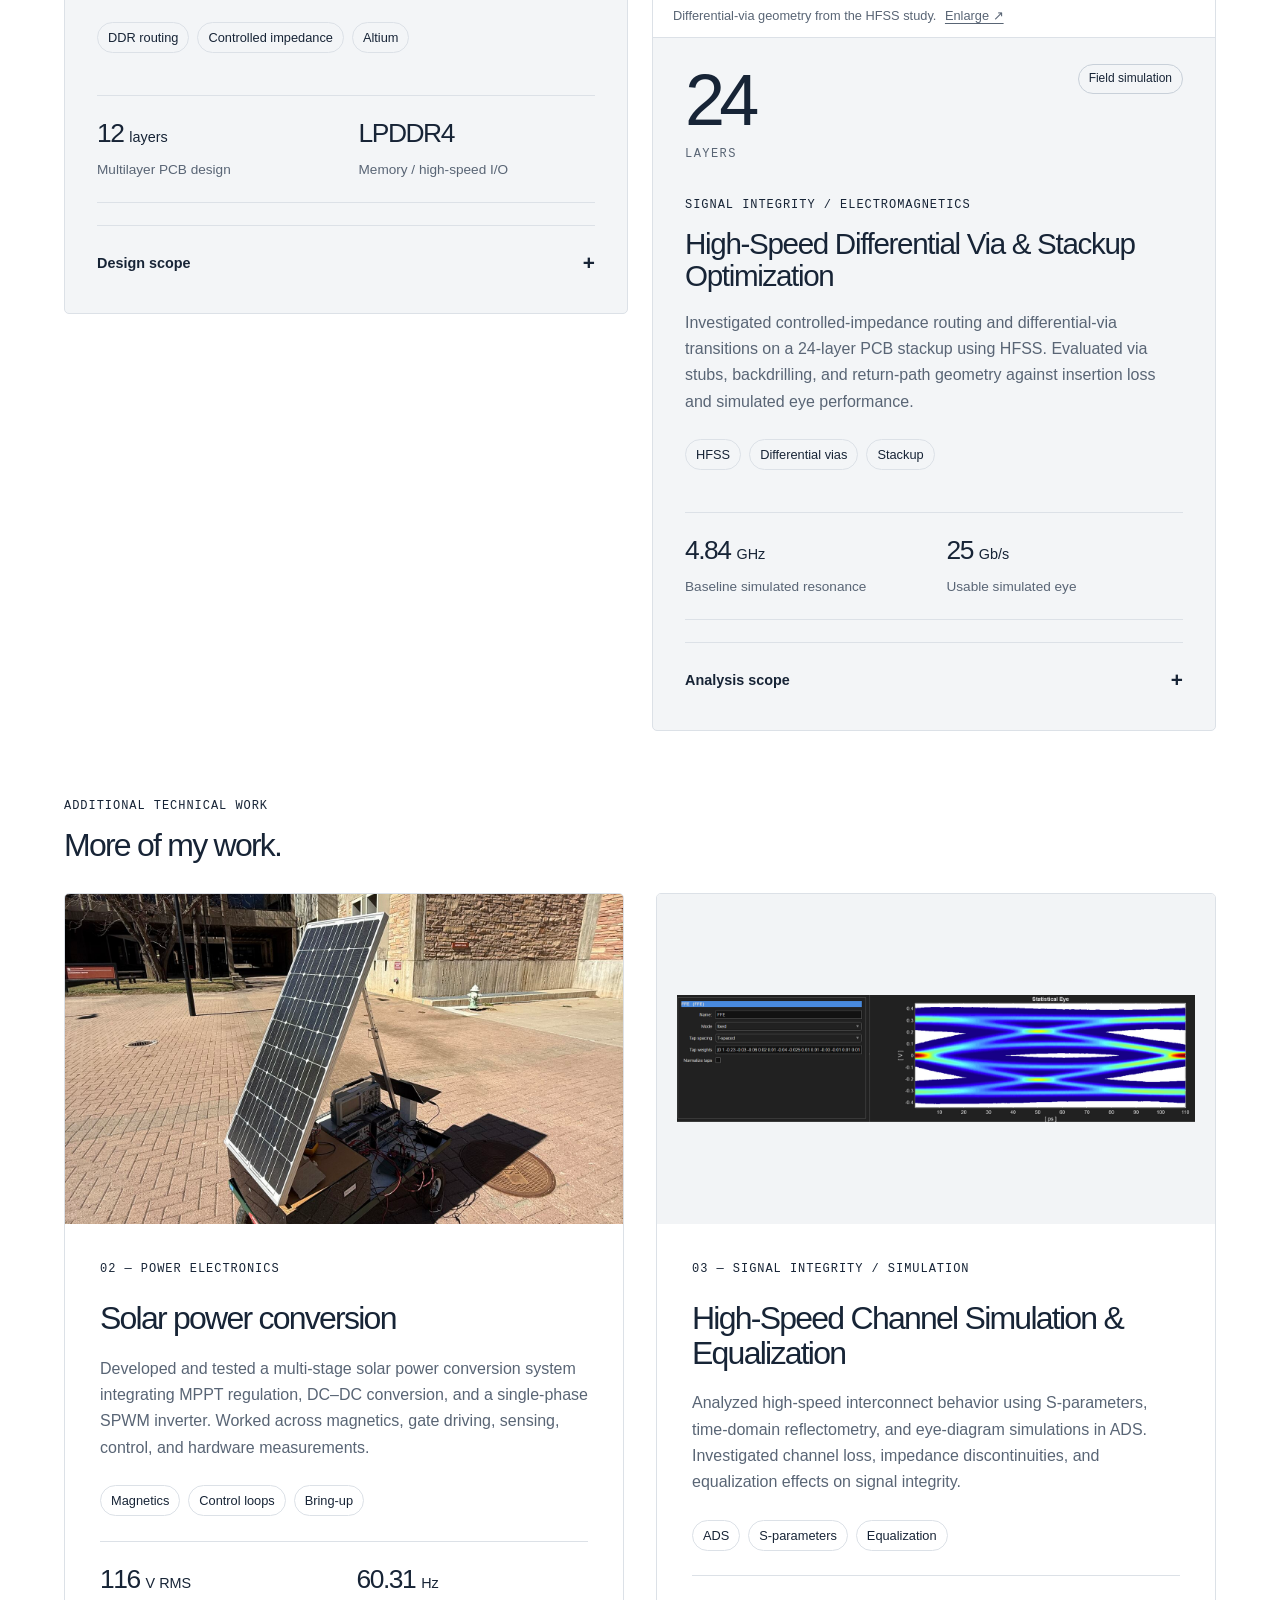
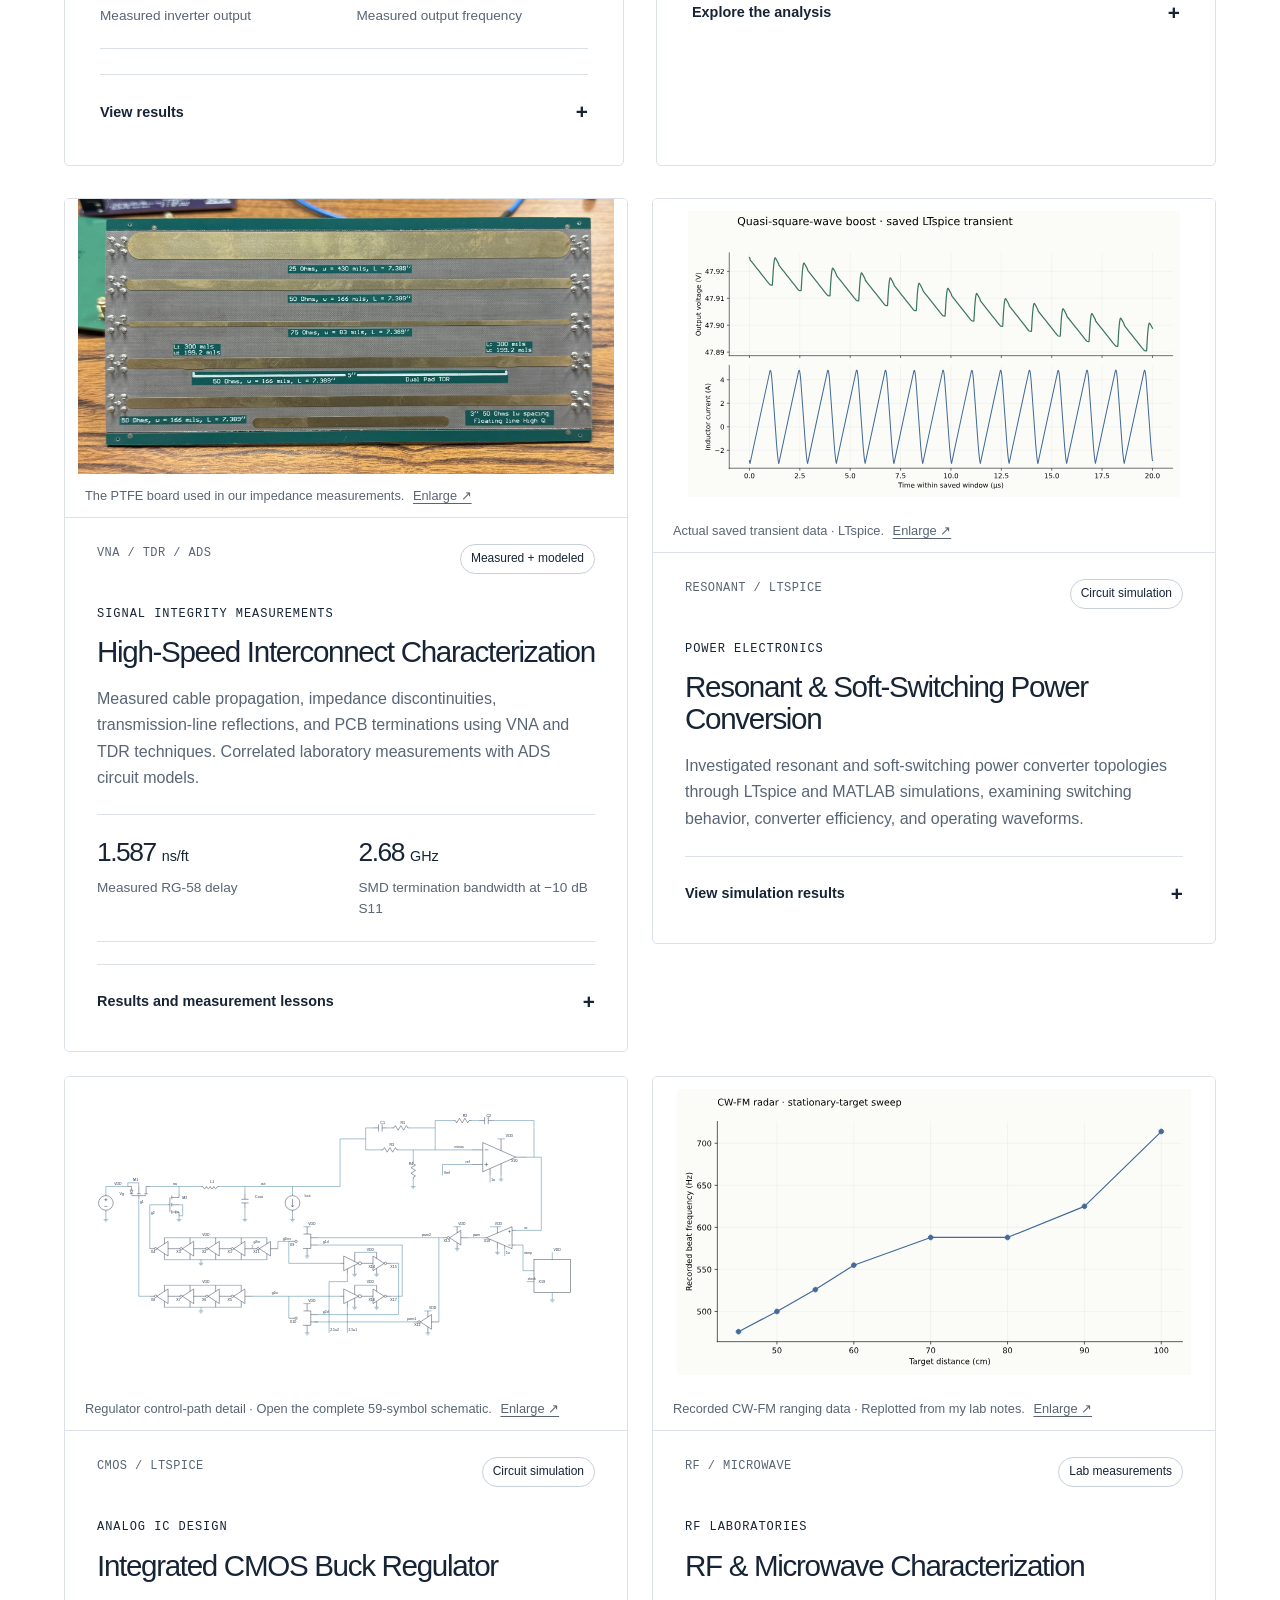
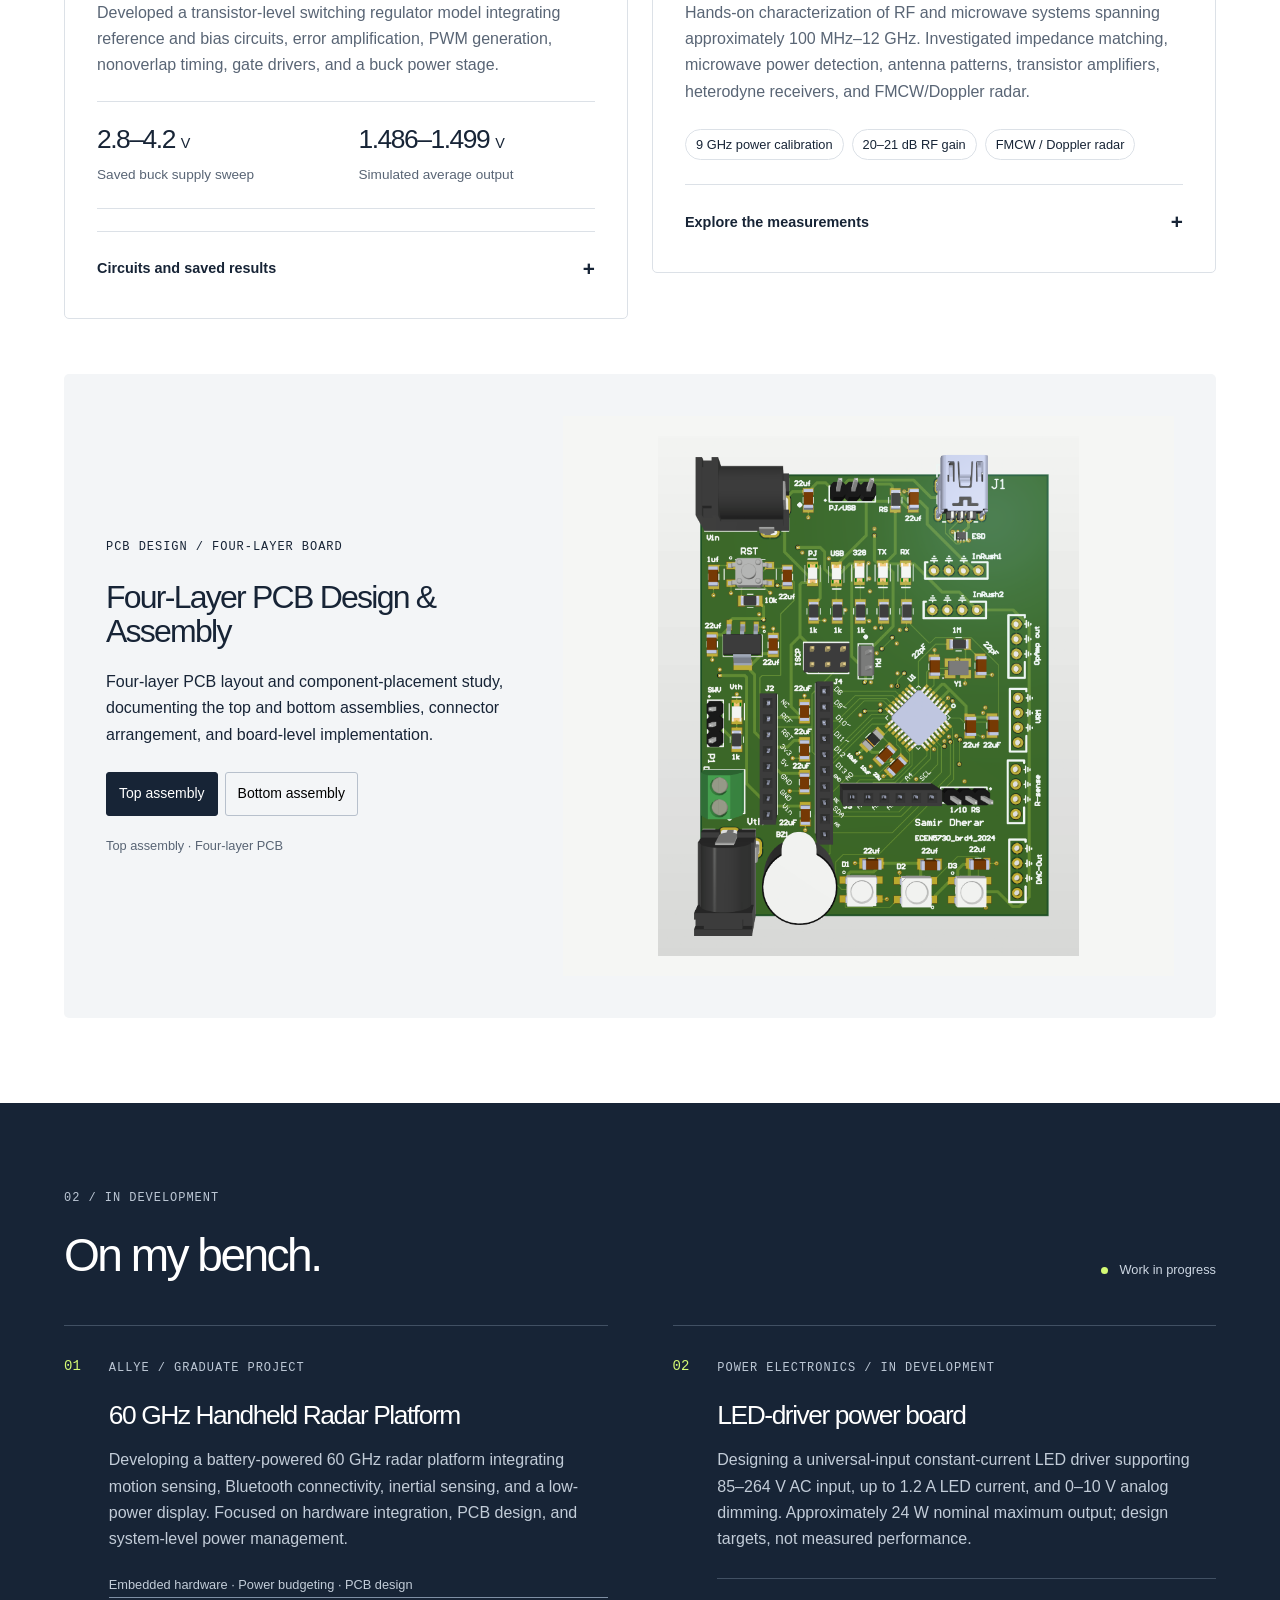
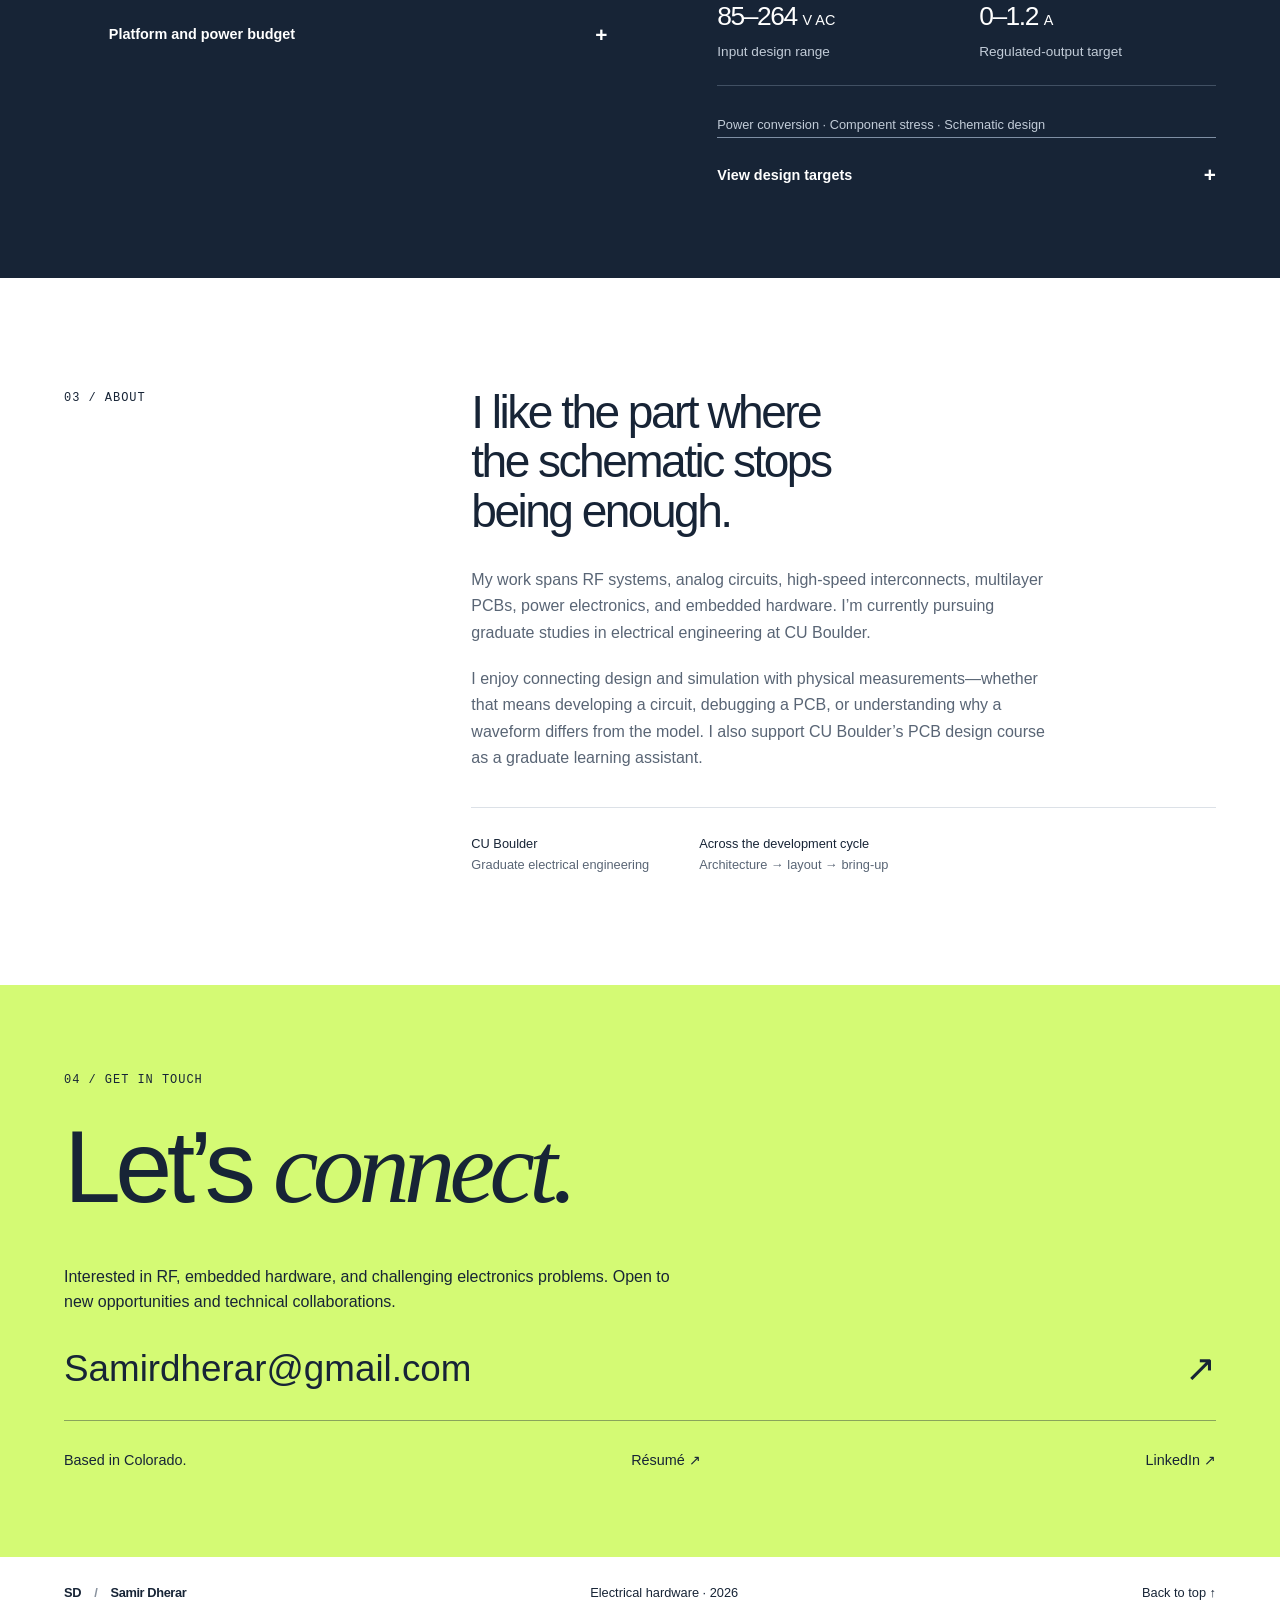
==== commit 336b58f7: "Improve portfolio technical content and recruiter presentation" ====
--- a/index.html
+++ b/index.html
@@ -1,23 +1,23 @@
 <!DOCTYPE html>
 
-<html lang="en"><head><meta charset="utf-8"/><meta content="width=device-width,initial-scale=1" name="viewport"/><title>Samir Dherar — Electrical Hardware Engineer</title><meta content="Electrical hardware portfolio of Samir Dherar. RF measurement, PCB design, power electronics, and embedded systems." name="description"/><link href="data:image/svg+xml,%3Csvg xmlns='http://www.w3.org/2000/svg' viewBox='0 0 32 32'%3E%3Crect width='32' height='32' rx='6' fill='%23172436'/%3E%3Cpath d='M6 18h6l3-9 4 15 3-6h4' fill='none' stroke='%23d4fa74' stroke-width='2'/%3E%3C/svg%3E" rel="icon"/><link href="style.css" rel="stylesheet"/></head><body>
+<html lang="en"><head><meta charset="utf-8"/><meta content="width=device-width,initial-scale=1" name="viewport"/><title>Samir Dherar — Electrical Hardware Engineer</title><meta content="Electrical hardware portfolio of Samir Dherar. RF measurement, PCB design, power electronics, and embedded systems." name="description"/><link href="data:image/svg+xml,%3Csvg xmlns='http://www.w3.org/2000/svg' viewBox='0 0 32 32'%3E%3Crect width='32' height='32' rx='6' fill='%23172436'/%3E%3Cpath d='M6 18h6l3-9 4 15 3-6h4' fill='none' stroke='%23d4fa74' stroke-width='2'/%3E%3C/svg%3E" rel="icon"/><link href="style.css" rel="stylesheet"/><link href="https://sdherar.github.io/SamirDherar/" rel="canonical"/><meta content="website" property="og:type"/><meta content="https://sdherar.github.io/SamirDherar/" property="og:url"/><meta content="Samir Dherar — Electrical Hardware Engineer" property="og:title"/><meta content="RF systems, high-speed PCB design, embedded hardware, and power conversion. Explore hardware ownership, simulations, measurements, and debugging." property="og:description"/><meta content="https://sdherar.github.io/SamirDherar/assets/social-preview.jpg" property="og:image"/><meta content="1200" property="og:image:width"/><meta content="630" property="og:image:height"/><meta content="Samir Dherar — Electrical Hardware Engineer, with an Aegis detector PCB CAD render" property="og:image:alt"/><meta content="summary_large_image" name="twitter:card"/></head><body>
 <a class="skip" href="#work">Skip to projects</a><header class="nav"><a class="brand" href="#home">SD<span> / </span>Samir Dherar</a><nav aria-label="Main"><a href="#work">Work</a><a href="#about">About</a><a href="#contact">Contact <span aria-hidden="true">↗</span></a></nav></header>
-<main><section class="hero personal-hero" id="home"><div class="hero-copy"><p class="eyebrow">ELECTRICAL ENGINEER · COLORADO</p><h1>Hi, I’m Samir.</h1><p class="intro">Electrical engineer working across RF, power electronics, and embedded hardware—from system architecture and circuit design to PCB development, testing, and validation.</p><div class="intro-links"><a href="#work">View my work <span aria-hidden="true">↘</span></a><a href="#about">A little about me</a><a href="resume.html">Résumé ↗</a></div></div><figure class="portrait"><img alt="Samir Dherar overlooking the city at dusk" fetchpriority="high" height="1824" src="assets/personal/samir.jpeg" width="1368"/></figure></section>
-<section class="section" id="work"><div class="section-head"><div><p class="eyebrow">01 / SELECTED WORK</p><h2>Selected work.</h2></div><p>Analog, RF, high-speed, power, and embedded hardware.</p></div>
-<article class="project featured"><a aria-label="Read the Aegis project" class="project-image" data-open="aegis-detail" href="#aegis-detail"><img alt="CAD assembly of the Aegis path-loss analyzer enclosure" loading="lazy" src="assets/04_aegis/aegis_enclosure_cad.jpg"/></a><div class="project-copy"><p class="eyebrow">01 — RF SYSTEMS / CAPSTONE</p><h3>Aegis<br/>path-loss analyzer</h3><p>A multiport RF measurement instrument for a Qualcomm-sponsored team project. I owned the detector and power-distribution boards and the calibration workflow.</p><div class="tags"><span>RF hardware</span><span>PCB layout</span><span>Calibration</span></div><details id="aegis-detail"><summary>Inside the project <span>+</span></summary><div class="detail"><h4>My contribution</h4><p>Designed the RF detector and power-distribution PCBs, with ten receive channels and controlled-impedance routing. Contributed to switch-board and mechanical integration.</p><h4>Making the voltage mean something</h4><p>Used six power levels at multiple frequencies and a bench power-meter reference to build a frequency-dependent calibration. This connects the detector’s voltage output to the RF power being measured.</p><h4>A debugging lesson</h4><p>Harmonics from the RF source biased the broadband detector at lower frequencies. Moving to a cleaner source addressed the measurement error at its origin.</p><img alt="Aegis detector board render" loading="lazy" src="assets/04_aegis/aegis_board_top_3d.jpg"/><p class="caption">Board and enclosure images are CAD renders.</p></div></details></div></article>
-<div class="project-grid"><article class="project"><div class="project-image"><img alt="Solar panel and measurement instruments on a cart outside CU Boulder" loading="lazy" src="assets/08_power-pv/pv_cart_outdoor.jpg"/></div><div class="project-copy"><p class="eyebrow">02 — POWER ELECTRONICS</p><h3>Solar power conversion</h3><p>A solar converter chain spanning MPPT, voltage conversion, and a single-phase inverter. Calculation, simulation, and real measurements in the same project.</p><div class="tags"><span>Magnetics</span><span>Control loops</span><span>Bring-up</span></div><details><summary>View results <span>+</span></summary><div class="detail"><div class="power-results"><p class="eyebrow">SOLAR CONVERTER / MEASURED OUTPUT</p><div class="result-grid"><div><strong>116 <small>V RMS</small></strong><span>Inverter output</span></div><div><strong>60.31 <small>Hz</small></strong><span>Output frequency</span></div></div><p>MPPT buck · Cascaded boost · SPWM inverter</p></div><p>The chain combines an MPPT buck stage, cascaded boost, and SPWM inverter. Work included custom magnetics, gate drivers, sensing, firmware, and measured plant response for compensator design.</p><p class="caption">Values from the recorded inverter test. Output distortion remained an open debugging item; these readings do not establish waveform quality or conversion efficiency.</p></div></details></div></article>
-<article class="project"><div class="project-image si"><img alt="ADS simulation of an equalized eye diagram" loading="lazy" src="assets/06_signal-integrity/si_ffe_eye_open.png"/></div><div class="project-copy"><p class="eyebrow">03 — SIGNAL INTEGRITY / SIMULATION</p><h3>The channel tells the story.</h3><p>Exploring loss, discontinuities, and equalization through S-parameters, TDR, and eye diagrams in ADS.</p><div class="tags"><span>ADS</span><span>S-parameters</span><span>Equalization</span></div><details><summary>Explore the analysis <span>+</span></summary><div class="detail"><p>Compared interconnect behavior in the frequency and time domains, then examined how channel impairments affect eye opening. These figures are simulations, not bench measurements.</p><img alt="Simulated insertion and return loss" loading="lazy" src="assets/06_signal-integrity/si_insertion_return_loss.png"/><img alt="Simulated TDR response showing an inductive discontinuity" loading="lazy" src="assets/06_signal-integrity/si_tdr_inductive.png"/></div></details></div></article></div>
-<div aria-labelledby="collection-title" class="project-collection"><div class="collection-heading"><p class="eyebrow">MORE OF MY WORK</p><h3 id="collection-title">A wider look at the engineering.</h3></div>
+<main><section class="hero personal-hero" id="home"><div class="hero-copy"><p class="eyebrow">HARDWARE ENGINEERING · RF · EMBEDDED SYSTEMS</p><h1>Hi, I’m Samir.</h1><p class="intro">Electrical engineer focused on hardware design and development, spanning RF systems, high-speed electronics, and power conversion. From architecture and PCB design to bring-up, measurement, and validation.</p><div class="intro-links"><a href="#work">View Projects <span aria-hidden="true">↘</span></a><a class="resume-link" href="resume.html">View Résumé <span aria-hidden="true">↗</span></a><a href="#about">About Me</a></div></div><figure class="portrait"><img alt="Samir Dherar overlooking the city at dusk" decoding="async" fetchpriority="high" height="2048" src="assets/personal/samir-preview.jpg" width="1536"/></figure></section>
+<section class="section" id="work"><div class="section-head"><div><p class="eyebrow">01 / SELECTED WORK</p><h2>Featured engineering projects.</h2></div><p>Analog, RF, high-speed, power, and embedded hardware.</p></div>
+<article class="project featured"><a aria-label="Read the Aegis project" class="project-image" data-open="aegis-detail" href="#aegis-detail"><img alt="CAD assembly of the Aegis path-loss analyzer enclosure" decoding="async" height="522" loading="lazy" src="assets/04_aegis/aegis_enclosure_cad.jpg" width="817"/></a><div class="project-copy"><p class="eyebrow">01 — RF SYSTEMS / CAPSTONE</p><h3>Aegis<br/>path-loss analyzer</h3><p>Developed RF detection and power-distribution hardware for a 10-channel, Qualcomm-sponsored path-loss measurement system. Designed the detector PCB and implemented frequency-dependent calibration.</p><div class="tags"><span>RF hardware</span><span>PCB layout</span><span>Calibration</span></div><div class="result-grid mini-results"><div><strong>10 <small>RF channels</small></strong><span>Detector-board receive channels</span></div><div><strong>≈0.1 <small>dB</small></strong><span>Reported calibration accuracy · résumé</span></div></div><details id="aegis-detail"><summary>Inside the project <span aria-hidden="true">+</span></summary><div class="detail"><h4>Hardware ownership</h4><p>Designed the RF detector and power-distribution PCBs, including ten receive channels and controlled-impedance routing. Integrated the multi-channel measurement architecture and contributed to the RF switch board and mechanical integration.</p><h4>Calibration</h4><p>Applied six known power levels at multiple RF frequencies and compared detector readings against a reference power meter. A quadratic calibration function incorporating voltage, frequency, and cross terms converted detector voltage to RF input power.</p><p class="caption">The résumé reports approximately 0.1 dB calibration accuracy. Raw calibration data and the measurement uncertainty budget are not included here; this is not a full-band accuracy guarantee.</p><h4>Engineering tradeoffs</h4><p>A buck stage converted the 12 V supply to approximately 6 V for the synthesizer, followed by local regulation where needed. At 1 A, a direct 12-to-6 V linear drop would dissipate approximately 6 W, making the switching stage the more practical thermal choice.</p><h4>Debugging</h4><ol class="debug-steps"><li><strong>Observation:</strong> Broadband detector readings were biased below approximately 1 GHz.</li><li><strong>Investigation:</strong> Examined the RF source’s spectral content.</li><li><strong>Root cause:</strong> Source harmonics contributed power beyond the intended fundamental.</li><li><strong>Resolution:</strong> Moved to a cleaner RF source.</li></ol><figure class="detail-figure"><a href="assets/04_aegis/aegis_board_top_3d.jpg" rel="noopener" target="_blank"><img alt="Aegis ten-channel RF detector PCB CAD render" decoding="async" height="898" loading="lazy" src="assets/04_aegis/aegis_board_top_3d.jpg" width="1500"/></a><figcaption>Detector-board CAD render. Enclosure imagery is also CAD. <a href="assets/04_aegis/aegis_board_top_3d.jpg" rel="noopener" target="_blank">Enlarge ↗</a></figcaption></figure></div></details></div></article><div class="study-grid featured-studies"><article class="study study-major"><div class="study-top"><span class="project-stage">PCB design</span></div><p class="eyebrow">HIGH-SPEED / EMBEDDED HARDWARE</p><h3>RK3399 system-on-module</h3><p>Designed a 12-layer RK3399 system-on-module integrating LPDDR4, eMMC, power management, and high-speed interfaces. Addressed controlled-impedance routing, reference-plane continuity, and interface-specific layout constraints.</p><div class="tags"><span>DDR routing</span><span>Controlled impedance</span><span>Altium</span></div><div class="result-grid mini-results"><div><strong>12 <small>layers</small></strong><span>Multilayer PCB design</span></div><div><strong>LPDDR4</strong><span>Memory / high-speed I/O</span></div></div><details><summary>Design scope <span aria-hidden="true">+</span></summary><div class="detail"><h4>System architecture</h4><p>The RK3399 module integrates LPDDR4, eMMC, power management, wireless connectivity, and USB-C, with PCIe, USB 3.0, HDMI, eDP, and MIPI interfaces brought into the module architecture.</p><h4>Memory and high-speed routing</h4><p>LPDDR4 breakout and placement were coordinated with routing and trace-length constraints. Differential-pair impedance, matching, reference-plane transitions, and return-path continuity informed routing across the high-speed interfaces.</p><h4>PCB implementation</h4><p>Component placement and BGA fanout were developed alongside the 12-layer stackup. Signal-layer assignments, power distribution, interface breakout, and manufacturing constraints were considered together to keep dense routing practical.</p><h4>Project status</h4><p class="caption">Design and layout project. Hardware bring-up results are not presented here.</p></div></details></article><article class="study study-major"><figure class="evidence-cover model-cover"><a aria-label="Open full-size image: HFSS model of the differential via transition and surrounding return vias" href="assets/evidence/via-improvements.png" rel="noopener" target="_blank"><img alt="HFSS model of the differential via transition and surrounding return vias" decoding="async" height="567" loading="lazy" src="assets/evidence/via-improvements.png" width="636"/></a><figcaption>Differential-via geometry from the HFSS study. <a href="assets/evidence/via-improvements.png" rel="noopener" target="_blank">Enlarge ↗</a></figcaption></figure><div class="study-top"><span class="study-index">24<span>LAYERS</span></span><span class="project-stage">Field simulation</span></div><p class="eyebrow">SIGNAL INTEGRITY / ELECTROMAGNETICS</p><h3>High-Speed Differential Via &amp; Stackup Optimization</h3><p>Investigated controlled-impedance routing and differential-via transitions on a 24-layer PCB stackup using HFSS. Evaluated via stubs, backdrilling, and return-path geometry against insertion loss and simulated eye performance.</p><div class="tags"><span>HFSS</span><span>Differential vias</span><span>Stackup</span></div><div class="result-grid mini-results"><div><strong>4.84 <small>GHz</small></strong><span>Baseline simulated resonance</span></div><div><strong>25 <small>Gb/s</small></strong><span>Usable simulated eye</span></div></div><details><summary>Analysis scope <span aria-hidden="true">+</span></summary><div class="detail"><h4>Impedance planning</h4><p>Compared eight candidate layers for 35, 50, and 65 Ω single-ended routes and 80, 100, and 110 Ω differential pairs. Screened the nominal geometries against an assumed 3.5 mil trace/space floor, with fabrication tolerances still requiring confirmation.</p><h4>Initial problem and design improvement</h4><p>The baseline model showed a differential insertion-loss notch at 4.84 GHz. Backdrilling removed the dominant stub resonance; return-path vias and antipad tuning formed the next optimization steps. The unused via barrel acts as a resonant stub; removing it reduces the notch that limits channel transmission.</p><h4>System-level simulation result</h4><p>Backdrilling reopened the simulated 10 Gb/s eye. The report shows a usable 25 Gb/s eye in the current model; 30 Gb/s remains exploratory pending wider-band EM analysis and tolerance checks.</p><p class="caption">Team simulation study with Pavan and Vaishnav. Nominal modeled performance, not measured board validation.</p><figure class="detail-figure"><a href="assets/evidence/via-baseline.png" rel="noopener" target="_blank"><img alt="Baseline HFSS differential-via geometry before backdrilling" decoding="async" height="880" loading="lazy" src="assets/evidence/via-baseline.png" width="1660"/></a><figcaption>Baseline model geometry. Compare with the backdrilled geometry above; transmission and eye comparison plots are not included in this repository. <a href="assets/evidence/via-baseline.png" rel="noopener" target="_blank">Enlarge ↗</a></figcaption></figure></div></details></article></div><div aria-labelledby="collection-title" class="project-collection"><div class="collection-heading"><p class="eyebrow">ADDITIONAL TECHNICAL WORK</p><h2 id="collection-title">More of my work.</h2></div><div class="project-grid"><article class="project"><div class="project-image"><a aria-label="Enlarge: Solar panel and measurement instruments on a cart outside CU Boulder" href="assets/08_power-pv/pv_cart_outdoor.jpg" rel="noopener" target="_blank"><img alt="Solar panel and measurement instruments on a cart outside CU Boulder" decoding="async" height="1080" loading="lazy" src="assets/08_power-pv/pv_cart_outdoor.jpg" width="1500"/></a></div><div class="project-copy"><p class="eyebrow">02 — POWER ELECTRONICS</p><h3>Solar power conversion</h3><p>Developed and tested a multi-stage solar power conversion system integrating MPPT regulation, DC–DC conversion, and a single-phase SPWM inverter. Worked across magnetics, gate driving, sensing, control, and hardware measurements.</p><div class="tags"><span>Magnetics</span><span>Control loops</span><span>Bring-up</span></div><div class="result-grid mini-results"><div><strong>116 <small>V RMS</small></strong><span>Measured inverter output</span></div><div><strong>60.31 <small>Hz</small></strong><span>Measured output frequency</span></div></div><details><summary>View results <span aria-hidden="true">+</span></summary><div class="detail"><div class="power-results"><p class="eyebrow">SOLAR CONVERTER / MEASURED OUTPUT</p><div class="result-grid"><div><strong>116 <small>V RMS</small></strong><span>Inverter output</span></div><div><strong>60.31 <small>Hz</small></strong><span>Output frequency</span></div></div><p>MPPT buck · Cascaded boost · SPWM inverter</p></div><p>The chain combines an MPPT buck stage, cascaded boost, and SPWM inverter. Work included custom magnetics, gate drivers, sensing, firmware, and measured plant response for compensator design.</p><p class="caption">Values from the recorded inverter test. Output distortion remained an open debugging item; these readings do not establish waveform quality or conversion efficiency.</p><figure class="detail-figure"><a href="assets/08_power-pv/pv_inverter_output_scope.jpg" rel="noopener" target="_blank"><img alt="Oscilloscope capture from the recorded inverter output test" decoding="async" height="1125" loading="lazy" src="assets/08_power-pv/pv_inverter_output_scope.jpg" width="1500"/></a><figcaption>Recorded inverter waveform. Output distortion remained under investigation. <a href="assets/08_power-pv/pv_inverter_output_scope.jpg" rel="noopener" target="_blank">Enlarge ↗</a></figcaption></figure></div></details></div></article>
+<article class="project"><div class="project-image si"><a aria-label="Enlarge: ADS simulation of an equalized eye diagram" href="assets/06_signal-integrity/si_ffe_eye_open.png" rel="noopener" target="_blank"><img alt="ADS simulation of an equalized eye diagram" decoding="async" height="342" loading="lazy" src="assets/06_signal-integrity/si_ffe_eye_open.png" width="1400"/></a></div><div class="project-copy"><p class="eyebrow">03 — SIGNAL INTEGRITY / SIMULATION</p><h3>High-Speed Channel Simulation &amp; Equalization</h3><p>Analyzed high-speed interconnect behavior using S-parameters, time-domain reflectometry, and eye-diagram simulations in ADS. Investigated channel loss, impedance discontinuities, and equalization effects on signal integrity.</p><div class="tags"><span>ADS</span><span>S-parameters</span><span>Equalization</span></div><details><summary>Explore the analysis <span aria-hidden="true">+</span></summary><div class="detail"><p>Compared interconnect behavior in the frequency and time domains, then examined how channel impairments affect eye opening. These figures are simulations, not bench measurements.</p><a aria-label="Enlarge: Simulated insertion and return loss" href="assets/06_signal-integrity/si_insertion_return_loss.png" rel="noopener" target="_blank"><img alt="Simulated insertion and return loss" decoding="async" height="382" loading="lazy" src="assets/06_signal-integrity/si_insertion_return_loss.png" width="628"/></a><a aria-label="Enlarge: Simulated TDR response showing an inductive discontinuity" href="assets/06_signal-integrity/si_tdr_inductive.png" rel="noopener" target="_blank"><img alt="Simulated TDR response showing an inductive discontinuity" decoding="async" height="871" loading="lazy" src="assets/06_signal-integrity/si_tdr_inductive.png" width="1322"/></a><figure class="detail-figure"><a href="assets/06_signal-integrity/si_stub_channel_null.png" rel="noopener" target="_blank"><img alt="Simulated transmission notch from a channel stub" decoding="async" height="512" loading="lazy" src="assets/06_signal-integrity/si_stub_channel_null.png" width="1337"/></a><figcaption>Stub-induced channel loss · simulation. <a href="assets/06_signal-integrity/si_stub_channel_null.png" rel="noopener" target="_blank">Enlarge ↗</a></figcaption></figure><figure class="detail-figure"><a href="assets/06_signal-integrity/si_ads_sparam_bench.png" rel="noopener" target="_blank"><img alt="ADS S-parameter simulation test bench" decoding="async" height="586" loading="lazy" src="assets/06_signal-integrity/si_ads_sparam_bench.png" width="997"/></a><figcaption>ADS channel model and simulation setup. <a href="assets/06_signal-integrity/si_ads_sparam_bench.png" rel="noopener" target="_blank">Enlarge ↗</a></figcaption></figure></div></details></div></article></div>
 <div class="study-grid">
-<article class="study study-major"><div class="study-top"><span class="study-index">12<span>LAYERS</span></span><span class="project-stage">PCB design</span></div><p class="eyebrow">HIGH-SPEED / EMBEDDED HARDWARE</p><h3>RK3399 system-on-module</h3><p>A processor-based module bringing LPDDR4, eMMC, wireless connectivity, and power management onto a twelve-layer board.</p><div class="tags"><span>DDR routing</span><span>Controlled impedance</span><span>Altium</span></div><details><summary>Design scope <span>+</span></summary><div class="detail"><h4>My contribution</h4><p>Schematic and multilayer-layout work around the RK3399, including memory, power, USB-C, and high-speed interfaces.</p><h4>The layout problem</h4><p>Placement, reference planes, return paths, differential routing, and length-matching constraints across LPDDR4, PCIe, USB 3.0, HDMI, eDP, and MIPI interfaces.</p><p class="caption">Design and layout project. Hardware bring-up results are not presented here.</p></div></details></article>
-<article class="study study-major"><figure class="evidence-cover model-cover"><a aria-label="Open full-size image: HFSS model of the differential via transition and surrounding return vias" href="assets/evidence/via-improvements.png" rel="noopener" target="_blank"><img alt="HFSS model of the differential via transition and surrounding return vias" loading="lazy" src="assets/evidence/via-improvements.png"/></a><figcaption>Differential-via geometry from the HFSS study. <a href="assets/evidence/via-improvements.png" rel="noopener" target="_blank">Enlarge ↗</a></figcaption></figure><div class="study-top"><span class="study-index">24<span>LAYERS</span></span><span class="project-stage">Field simulation</span></div><p class="eyebrow">SIGNAL INTEGRITY / ELECTROMAGNETICS</p><h3>Differential vias &amp; stackup planning</h3><p>Layer-specific impedance planning on a 24-layer stackup, paired with HFSS analysis of via stubs, backdrilling, and differential transitions.</p><div class="tags"><span>HFSS</span><span>Differential vias</span><span>Stackup</span></div><details><summary>Analysis scope <span>+</span></summary><div class="detail"><h4>Impedance planning</h4><p>Compared eight candidate layers for 35, 50, and 65 Ω single-ended routes and 80, 100, and 110 Ω differential pairs. Screened the nominal geometries against an assumed 3.5 mil trace/space floor, with fabrication tolerances still requiring confirmation.</p><h4>Removing the via-stub limitation</h4><p>The baseline model showed a differential insertion-loss notch at 4.84 GHz. Backdrilling removed the dominant stub resonance; return-path vias and antipad tuning formed the next optimization steps.</p><h4>Eye-diagram check</h4><p>Backdrilling reopened the simulated 10 Gb/s eye. The report shows a usable 25 Gb/s eye in the current model; 30 Gb/s remains exploratory pending wider-band EM analysis and tolerance checks.</p><p class="caption">Team simulation study with Pavan and Vaishnav. Nominal modeled performance, not measured board validation.</p></div></details></article>
-<article class="study evidence-study"><figure class="evidence-cover"><a aria-label="Open full-size image: PTFE microstrip board with exposed traces and SMA connectors used in impedance measurements" href="assets/evidence/microstrip-flipped.jpg" rel="noopener" target="_blank"><img alt="PTFE microstrip board with exposed traces and SMA connectors used in impedance measurements" loading="lazy" src="assets/evidence/microstrip-flipped.jpg"/></a><figcaption>The PTFE board used in our impedance measurements. <a href="assets/evidence/microstrip-flipped.jpg" rel="noopener" target="_blank">Enlarge ↗</a></figcaption></figure><div class="study-top"><span class="study-code">VNA / TDR / ADS</span><span class="project-stage">Measured + modeled</span></div><p class="eyebrow">SIGNAL INTEGRITY MEASUREMENTS</p><h3>Measuring the interconnect</h3><p>Bench measurements of cable delay, reflections, PCB impedance, and resistive terminations, followed by model correlation in ADS.</p><details><summary>Results and measurement lessons <span>+</span></summary><div class="detail"><div class="result-grid mini-results"><div><strong>1.587 <small>ns/ft</small></strong><span>Measured RG-58 delay</span></div><div><strong>2.68 <small>GHz</small></strong><span>SMD termination bandwidth at −10 dB S11</span></div></div><h4>Termination geometry</h4><p>Measured S11 from 6 MHz to 6 GHz. The SMD termination maintained S11 below −10 dB to 2.68 GHz, versus 1.42 GHz for the axial implementation. Fitted effective series inductance was 1.4 nH versus 3.9 nH, including the mounting and local return path.</p><img alt="Measured S11 comparing SMD and axial resistor terminations" loading="lazy" src="assets/evidence/termination-bandwidth.png"/><h4>The fixture changes the result</h4><p>Turning PTFE microstrip traces away from the desk raised measured impedance by 4.27 Ω and 6.41 Ω for the two tested traces. The setup’s surroundings mattered more than the differences between the field solvers.</p><h4>Cable delay and model limits</h4><p>Measured 1.587 ns/ft against a nominal 1.540 ns/ft, about 3% higher. Comparing 6-inch and 3-foot cable transients showed that a small load-side capacitance improved early alignment, while additional short-cable damping remained an effective fit with an unresolved physical source.</p><p class="caption">Team lab reports: Labs 1.1–1.3 with Elior Bilow; Labs 2.2–2.3 with Anthony Hamamji. These are measured laboratory results and fitted models.</p><figure class="evidence-cover"><a aria-label="Open full-size image: Microstrip board connected on the lab bench for measurement" href="assets/evidence/microstrip-measurement.jpg" rel="noopener" target="_blank"><img alt="Microstrip board connected on the lab bench for measurement" loading="lazy" src="assets/evidence/microstrip-measurement.jpg"/></a><figcaption>The board and measurement setup from our lab report. <a href="assets/evidence/microstrip-measurement.jpg" rel="noopener" target="_blank">Enlarge ↗</a></figcaption></figure></div></details></article>
-<article class="study evidence-study"><figure class="evidence-cover schematic-cover"><a aria-label="Enlarge saved resonant boost transient" href="assets/evidence/resonant-boost-transient.svg" rel="noopener" target="_blank"><img alt="Saved LTspice output-voltage and inductor-current waveforms for a quasi-square-wave boost converter" loading="lazy" src="assets/evidence/resonant-boost-transient.svg"/></a><figcaption>Actual saved transient data · LTspice. <a href="assets/evidence/resonant-boost-transient.svg" rel="noopener" target="_blank">Enlarge ↗</a></figcaption></figure><div class="study-top"><span class="study-code">RESONANT / LTSPICE</span><span class="project-stage">Circuit simulation</span></div><p class="eyebrow">POWER ELECTRONICS</p><h3>Resonant &amp; soft-switching converters</h3><p>Coursework exploring resonant switching, quasi-square-wave converters, and isolated power stages through LTspice and MATLAB models.</p><details><summary>View simulation results <span>+</span></summary><div class="detail"><h4>Quasi-square-wave boost study</h4><p>The featured saved run shows output voltage and inductor current over a 20 µs window. The circuit file specifies a 12 V input and a 230 Ω load.</p><div class="result-grid mini-results"><div><strong>47.91 <small>V</small></strong><span>Logged average output</span></div><div><strong>91.13 <small>%</small></strong><span>Logged simulated efficiency</span></div></div><p>The saved log reports 10.95 W input and 9.98 W output. These are model-based results from the saved run, not measured hardware performance or a new simulation of the latest schematic.</p><h4>Related studies</h4><p>One- and two-transistor ZVS quasi-square-wave models, a quasi-resonant buck study, an active-clamp forward converter, and flyback and synchronous-buck simulations.</p><p class="caption">ECEN 5817 coursework using course-provided models and examples. Waveforms are plotted directly from the supplied LTspice raw file; the voltage and current traces shown here do not by themselves verify zero-voltage switching.</p></div></details></article>
-<article class="study evidence-study"><figure class="evidence-cover schematic-cover"><a aria-label="Open full-size image: Complete integrated buck regulator schematic rendered from the supplied LTspice circuit" href="assets/evidence/analog-buck-complete.svg" rel="noopener" target="_blank"><img alt="Complete integrated buck regulator schematic rendered from the supplied LTspice circuit" loading="lazy" src="assets/evidence/analog-buck-detail.svg"/></a><figcaption>Regulator control-path detail · Open the complete 59-symbol schematic. <a href="assets/evidence/analog-buck-complete.svg" rel="noopener" target="_blank">Enlarge ↗</a></figcaption></figure><div class="study-top"><span class="study-code">CMOS / LTSPICE</span><span class="project-stage">Circuit simulation</span></div><p class="eyebrow">ANALOG IC DESIGN</p><h3>Integrated CMOS buck regulator</h3><p>A complete regulator combining transistor-level analog blocks, PWM control, nonoverlap timing, gate drivers, and a switching power stage in one LTspice design.</p><details><summary>Circuits and saved results <span>+</span></summary><div class="detail"><div class="result-grid mini-results"><div><strong>2.8–4.2 <small>V</small></strong><span>Saved buck supply sweep</span></div><div><strong>1.486–1.499 <small>V</small></strong><span>Simulated average output</span></div></div><h4>Integrated regulator</h4><p>The LTspice project connects the power stage to a comparator, sawtooth oscillator, error amplifier, nonoverlap logic, and inverter gate drivers, with transistor-level reference and bias circuitry.</p><div class="table-scroll"><table><caption>Saved transient-run measurements</caption><thead><tr><th>Supply</th><th>Average output</th><th>Switching frequency</th></tr></thead><tbody><tr><td>2.8 V</td><td>1.4987 V</td><td>931.7 kHz</td></tr><tr><td>3.3 V</td><td>1.4967 V</td><td>844.2 kHz</td></tr><tr><td>4.2 V</td><td>1.4858 V</td><td>703.7 kHz</td></tr></tbody></table></div><p>These averages describe the logged measurement windows, not the full load-transient range.</p><h4>Supporting circuit studies</h4><p>Sawtooth generation with a Schmitt-trigger reset, current-starved timing and dead-time control, a source follower, a wide-bandwidth amplifier, and a bandgap-reference temperature sweep. The saved sawtooth run spans approximately 0.965–2.032 V over its measurement window.</p><p class="caption">ECEN 4827/5827 coursework using supplied 0.35 µm device models and support circuits. Results come from saved LTspice logs; no fabricated-silicon performance is claimed.</p></div></details></article>
-<article class="study evidence-study"><figure class="evidence-cover schematic-cover"><a aria-label="Enlarge recorded radar ranging measurements" href="assets/evidence/rf-range-measurements.svg" rel="noopener" target="_blank"><img alt="Recorded radar beat frequency versus target distance from the microwave laboratory report" loading="lazy" src="assets/evidence/rf-range-measurements.svg"/></a><figcaption>Recorded CW-FM ranging data · Replotted from my lab notes. <a href="assets/evidence/rf-range-measurements.svg" rel="noopener" target="_blank">Enlarge ↗</a></figcaption></figure><div class="study-top"><span class="study-code">RF / MICROWAVE</span><span class="project-stage">Lab measurements</span></div><p class="eyebrow">RF LABORATORIES</p><h3>RF &amp; Microwave Characterization</h3><p>Hands-on RF and X-band microwave measurements covering impedance matching, power detection, antenna patterns, transistor amplifiers, heterodyne receivers, and FMCW/Doppler radar.</p><div class="tags"><span>9 GHz power calibration</span><span>20–21 dB RF gain</span><span>FMCW / Doppler radar</span></div><details><summary>Explore the measurements <span>+</span></summary><div class="detail"><div class="rf-highlights"><h4>Measurement highlights</h4><p><strong>RF characterization — </strong>Measured 9 GHz detector matching to approximately −22.7 dB S₁₁ and observed approximately 20–21 dB gain in a microstrip FET amplifier.</p><p><strong>Antennas &amp; communications — </strong>Measured 36°/40° horn E-/H-plane beamwidths and approximately 24 dB polarization discrimination; configured a 9 GHz heterodyne link with a 30 MHz IF.</p><p><strong>Radar measurements — </strong>Evaluated 8–9 GHz FMCW ranging with internal path-delay calibration and estimated radial velocity from X-band Doppler shifts.</p></div><h4>Antennas and propagation</h4><p>Measured horn-antenna E- and H-plane patterns, compared antenna matching through a 2–13 GHz S₁₁ sweep, and examined how polarization rotation and a parabolic reflector change received power.</p><h4>Heterodyne link</h4><p>Worked with an approximately 9 GHz RF carrier and 9.03 GHz local oscillator to produce a 30 MHz intermediate frequency. The laboratory covered 1 kHz AM demodulation, IF response to RF/LO power, and line-of-sight attenuation using horn antennas, a mixer, a spectrum analyzer, and an oscilloscope.</p><h4>Radar ranging and Doppler</h4><p>Used an 8–9 GHz sweep over 20 ms for CW-FM ranging, accounting for the internal path-delay offset before converting beat frequency to target distance. Recorded a stationary-target sweep from 45 cm to 1 m; beat frequency increased from approximately 476 Hz to 714 Hz, with scatter between intermediate measurements.</p><p>A separate Doppler experiment used a waveguide tuner, diode detector, and horn antenna to relate the measured frequency shift to target velocity and compare behavior at different carrier frequencies.</p><p class="caption">ECEN 4634/5634 microwave laboratory. The plot preserves the recorded values, including repeated readings; it is not a fitted accuracy or resolution claim.</p></div></details></article>
+
+
+<article class="study evidence-study"><figure class="evidence-cover"><a aria-label="Open full-size image: PTFE microstrip board with exposed traces and SMA connectors used in impedance measurements" href="assets/evidence/microstrip-flipped.jpg" rel="noopener" target="_blank"><img alt="PTFE microstrip board with exposed traces and SMA connectors used in impedance measurements" decoding="async" height="924" loading="lazy" src="assets/evidence/microstrip-flipped.jpg" width="1800"/></a><figcaption>The PTFE board used in our impedance measurements. <a href="assets/evidence/microstrip-flipped.jpg" rel="noopener" target="_blank">Enlarge ↗</a></figcaption></figure><div class="study-top"><span class="study-code">VNA / TDR / ADS</span><span class="project-stage">Measured + modeled</span></div><p class="eyebrow">SIGNAL INTEGRITY MEASUREMENTS</p><h3>High-Speed Interconnect Characterization</h3><p>Measured cable propagation, impedance discontinuities, transmission-line reflections, and PCB terminations using VNA and TDR techniques. Correlated laboratory measurements with ADS circuit models.</p><div class="result-grid mini-results"><div><strong>1.587 <small>ns/ft</small></strong><span>Measured RG-58 delay</span></div><div><strong>2.68 <small>GHz</small></strong><span>SMD termination bandwidth at −10 dB S11</span></div></div><details><summary>Results and measurement lessons <span aria-hidden="true">+</span></summary><div class="detail"><h4>Termination geometry</h4><p>Measured S11 from 6 MHz to 6 GHz. The SMD termination maintained S11 below −10 dB to 2.68 GHz, versus 1.42 GHz for the axial implementation. Fitted effective series inductance was 1.4 nH versus 3.9 nH, including the mounting and local return path.</p><a aria-label="Enlarge: Measured S11 comparing SMD and axial resistor terminations" href="assets/evidence/termination-bandwidth.png" rel="noopener" target="_blank"><img alt="Measured S11 comparing SMD and axial resistor terminations" decoding="async" height="856" loading="lazy" src="assets/evidence/termination-bandwidth.png" width="1561"/></a><h4>The fixture changes the result</h4><p>Turning PTFE microstrip traces away from the desk raised measured impedance by 4.27 Ω and 6.41 Ω for the two tested traces. The setup’s surroundings mattered more than the differences between the field solvers.</p><h4>Cable delay and model limits</h4><p>Measured 1.587 ns/ft against a nominal 1.540 ns/ft, about 3% higher. Comparing 6-inch and 3-foot cable transients showed that a small load-side capacitance improved early alignment, while additional short-cable damping remained an effective fit with an unresolved physical source.</p><p class="caption">Team lab reports: Labs 1.1–1.3 with Elior Bilow; Labs 2.2–2.3 with Anthony Hamamji. These are measured laboratory results and fitted models.</p><figure class="evidence-cover"><a aria-label="Open full-size image: Microstrip board connected on the lab bench for measurement" href="assets/evidence/microstrip-measurement.jpg" rel="noopener" target="_blank"><img alt="Microstrip board connected on the lab bench for measurement" decoding="async" height="625" loading="lazy" src="assets/evidence/microstrip-measurement.jpg" width="1800"/></a><figcaption>The board and measurement setup from our lab report. <a href="assets/evidence/microstrip-measurement.jpg" rel="noopener" target="_blank">Enlarge ↗</a></figcaption></figure></div></details></article>
+<article class="study evidence-study"><figure class="evidence-cover schematic-cover"><a aria-label="Enlarge saved resonant boost transient" href="assets/evidence/resonant-boost-transient.svg" rel="noopener" target="_blank"><img alt="Saved LTspice output-voltage and inductor-current waveforms for a quasi-square-wave boost converter" decoding="async" loading="lazy" src="assets/evidence/resonant-boost-transient.svg"/></a><figcaption>Actual saved transient data · LTspice. <a href="assets/evidence/resonant-boost-transient.svg" rel="noopener" target="_blank">Enlarge ↗</a></figcaption></figure><div class="study-top"><span class="study-code">RESONANT / LTSPICE</span><span class="project-stage">Circuit simulation</span></div><p class="eyebrow">POWER ELECTRONICS</p><h3>Resonant &amp; Soft-Switching Power Conversion</h3><p>Investigated resonant and soft-switching power converter topologies through LTspice and MATLAB simulations, examining switching behavior, converter efficiency, and operating waveforms.</p><details><summary>View simulation results <span aria-hidden="true">+</span></summary><div class="detail"><h4>Quasi-square-wave boost study</h4><p>The featured saved run shows output voltage and inductor current over a 20 µs window. The circuit file specifies a 12 V input and a 230 Ω load.</p><div class="result-grid mini-results"><div><strong>47.91 <small>V</small></strong><span>Logged average output</span></div><div><strong>91.13 <small>%</small></strong><span>Logged simulated efficiency</span></div></div><p>The saved log reports 10.95 W input and 9.98 W output. These are model-based results from the saved run, not measured hardware performance or a new simulation of the latest schematic.</p><h4>Related studies</h4><p>One- and two-transistor ZVS quasi-square-wave models, a quasi-resonant buck study, an active-clamp forward converter, and flyback and synchronous-buck simulations.</p><p class="caption">ECEN 5817 coursework using course-provided models and examples. Waveforms are plotted directly from the supplied LTspice raw file; the voltage and current traces shown here do not by themselves verify zero-voltage switching.</p></div></details></article>
+<article class="study evidence-study"><figure class="evidence-cover schematic-cover"><a aria-label="Open full-size image: Complete integrated buck regulator schematic rendered from the supplied LTspice circuit" href="assets/evidence/analog-buck-complete.svg" rel="noopener" target="_blank"><img alt="Complete integrated buck regulator schematic rendered from the supplied LTspice circuit" decoding="async" loading="lazy" src="assets/evidence/analog-buck-detail.svg"/></a><figcaption>Regulator control-path detail · Open the complete 59-symbol schematic. <a href="assets/evidence/analog-buck-complete.svg" rel="noopener" target="_blank">Enlarge ↗</a></figcaption></figure><div class="study-top"><span class="study-code">CMOS / LTSPICE</span><span class="project-stage">Circuit simulation</span></div><p class="eyebrow">ANALOG IC DESIGN</p><h3>Integrated CMOS Buck Regulator</h3><p>Developed a transistor-level switching regulator model integrating reference and bias circuits, error amplification, PWM generation, nonoverlap timing, gate drivers, and a buck power stage.</p><div class="result-grid mini-results"><div><strong>2.8–4.2 <small>V</small></strong><span>Saved buck supply sweep</span></div><div><strong>1.486–1.499 <small>V</small></strong><span>Simulated average output</span></div></div><details><summary>Circuits and saved results <span aria-hidden="true">+</span></summary><div class="detail"><h4>Integrated regulator</h4><p>The LTspice project connects the power stage to a comparator, sawtooth oscillator, error amplifier, nonoverlap logic, and inverter gate drivers, with transistor-level reference and bias circuitry.</p><div aria-label="Saved transient-run measurements" class="table-scroll" role="region" tabindex="0"><table><caption>Saved transient-run measurements</caption><thead><tr><th>Supply</th><th>Average output</th><th>Switching frequency</th></tr></thead><tbody><tr><td>2.8 V</td><td>1.4987 V</td><td>931.7 kHz</td></tr><tr><td>3.3 V</td><td>1.4967 V</td><td>844.2 kHz</td></tr><tr><td>4.2 V</td><td>1.4858 V</td><td>703.7 kHz</td></tr></tbody></table></div><p>These averages describe the logged measurement windows, not the full load-transient range.</p><h4>Supporting circuit studies</h4><p>Sawtooth generation with a Schmitt-trigger reset, current-starved timing and dead-time control, a source follower, a wide-bandwidth amplifier, and a bandgap-reference temperature sweep. The saved sawtooth run spans approximately 0.965–2.032 V over its measurement window.</p><p class="caption">ECEN 4827/5827 coursework using supplied 0.35 µm device models and support circuits. Results come from saved LTspice logs; no fabricated-silicon performance is claimed.</p></div></details></article>
+<article class="study evidence-study"><figure class="evidence-cover schematic-cover"><a aria-label="Enlarge recorded radar ranging measurements" href="assets/evidence/rf-range-measurements.svg" rel="noopener" target="_blank"><img alt="Recorded radar beat frequency versus target distance from the microwave laboratory report" decoding="async" loading="lazy" src="assets/evidence/rf-range-measurements.svg"/></a><figcaption>Recorded CW-FM ranging data · Replotted from my lab notes. <a href="assets/evidence/rf-range-measurements.svg" rel="noopener" target="_blank">Enlarge ↗</a></figcaption></figure><div class="study-top"><span class="study-code">RF / MICROWAVE</span><span class="project-stage">Lab measurements</span></div><p class="eyebrow">RF LABORATORIES</p><h3>RF &amp; Microwave Characterization</h3><p>Hands-on characterization of RF and microwave systems spanning approximately 100 MHz–12 GHz. Investigated impedance matching, microwave power detection, antenna patterns, transistor amplifiers, heterodyne receivers, and FMCW/Doppler radar.</p><div class="tags"><span>9 GHz power calibration</span><span>20–21 dB RF gain</span><span>FMCW / Doppler radar</span></div><details><summary>Explore the measurements <span aria-hidden="true">+</span></summary><div class="detail"><h4>Microwave power and detector characterization</h4><p>Investigated 9 GHz power measurements, thermistor-based DC-substitution calibration, detector input matching, and diode-detector behavior. The recorded thermistor result reached approximately −22.7 dB S11 at 9 GHz under the lowest-resistance condition tested; this is an input-match result, not an absolute power-accuracy specification.</p><h4>Antenna characterization</h4><p>Measured X-band horn E- and H-plane radiation patterns with approximately 36° and 40° beamwidths, respectively. The recorded 90° polarization rotation reduced received power by approximately 24 dB; this single observation is not a fully characterized cross-polarization isolation specification. Also investigated parabolic reflectors and antenna matching with a 2–13 GHz S11 sweep.</p><h4>RF amplifier measurements</h4><p>Characterized microstrip FET amplifiers, bias networks, and bias tees through small-signal, large-signal, and two-tone intermodulation experiments. Observed approximately 20–21 dB power gain across the recorded input sweep. No verified P1dB or IP3 value is claimed.</p><h4>Heterodyne communications</h4><p>Configured an approximately 9 GHz RF carrier and 9.03 GHz local oscillator to produce a 30 MHz intermediate frequency. The receive chain used horn antennas, a mixer, and IF observation with a spectrum analyzer and oscilloscope; laboratory work included AM demodulation and IF response to RF/LO power.</p><h4>FMCW and Doppler radar</h4><p>Used an 8–9 GHz FMCW sweep over 20 ms, measuring beat frequency and accounting for internal propagation delay before calculating range. One recorded example at a nominal 0.40 m target distance recalculates to approximately 0.426 m after calibration; this is an individual example, not a system-wide accuracy specification.</p><p>The plotted stationary-target sweep covers 45 cm to 1 m, with beat frequencies of approximately 476–714 Hz and scatter between readings. A separate Doppler experiment related X-band frequency shifts to radial target velocity using a waveguide tuner, diode detector, and horn antenna.</p><p class="caption">ECEN 4634/5634 microwave laboratory. The ranging plot preserves recorded values, including repeated readings; it is not a fitted accuracy or resolution claim.</p></div></details></article>
 </div></div>
-<article class="board-study"><div><p class="eyebrow">PCB DESIGN / FOUR-LAYER BOARD</p><h3>A four-layer board, front to back.</h3><p>Explore my four-layer PCB through its top and bottom assembly renders: component placement, connectors, and visible surface routing.</p><div aria-label="Select board view" class="view-buttons" role="group"><button aria-pressed="true" data-view="board4-top.png">Top assembly</button><button aria-pressed="false" data-view="board4-bottom.png">Bottom assembly</button></div><p aria-live="polite" class="caption" id="board-caption">Top assembly · Four-layer PCB</p></div><div class="board-image"><a aria-label="Enlarge board render" href="assets/evidence/board4-top.png" id="board-link" rel="noopener" target="_blank"><img alt="Top assembly render of my four-layer circuit board" id="board" loading="lazy" src="assets/evidence/board4-top.png"/></a></div></article>
+
+
+<article class="board-study"><div><p class="eyebrow">PCB DESIGN / FOUR-LAYER BOARD</p><h3>Four-Layer PCB Design &amp; Assembly</h3><p>Four-layer PCB layout and component-placement study, documenting the top and bottom assemblies, connector arrangement, and board-level implementation.</p><div aria-label="Select board view" class="view-buttons" role="group"><button aria-pressed="true" data-view="board4-top.png">Top assembly</button><button aria-pressed="false" data-view="board4-bottom.png">Bottom assembly</button></div><p aria-live="polite" class="caption" id="board-caption">Top assembly · Four-layer PCB</p></div><div class="board-image"><a aria-label="Enlarge board render" href="assets/evidence/board4-top.png" id="board-link" rel="noopener" target="_blank"><img alt="Top assembly render of my four-layer circuit board" decoding="async" height="825" id="board" loading="lazy" src="assets/evidence/board4-top.png" width="669"/></a></div></article>
 </section>
-<section class="current section"><div class="section-head"><div><p class="eyebrow">02 / IN DEVELOPMENT</p><h2>On my bench.</h2></div><span class="status"><span class="dot"></span> Work in progress</span></div><div class="current-grid"><article><span class="small-number">01</span><div><p class="eyebrow">ALLYE / GRADUATE PROJECT</p><h3>A handheld radar platform.</h3><p>Developing a battery-powered 60 GHz radar platform for handheld motion and presence sensing, integrating wireless connectivity, inertial sensing, a display, and low-power system design on a compact PCB.</p><span class="caption">Embedded hardware · Power budgeting · PCB design</span><details><summary>Platform and power budget <span>+</span></summary><div class="detail"><div class="result-grid mini-results"><div><strong>60 <small>GHz</small></strong><span>Radar sensing</span></div><div><strong>11.70 <small>Wh</small></strong><span>Calculated battery energy</span></div></div><h4>Hardware scope</h4><p>My work focuses on the hardware and PCB: power architecture, schematic integration, component placement, and accessible programming and measurement interfaces. The platform combines radar processing with a wireless MCU, inertial sensing, and a memory LCD; the radar SPI interface is planned for up to 15 MHz.</p><h4>Power and energy storage</h4><p>A protected single-cell 18650 battery provides approximately 11.70 Wh based on minimum rated capacity. The calculated maximum battery demand is 1.83 A, or 0.563C. A regulated 3.3 V rail supplies the main electronics, with battery-voltage supervision intended to shut the rail down before the cell protection cutoff.</p><p>The two-panel solar configuration is estimated to supply approximately 80 mA of battery charge current in strong sunlight, below the harvesting stage’s 100 mA limit. Solar input supplements the battery; recharge and runtime depend on light conditions and operating duty cycle.</p><h4>Bring-up and current status</h4><p>Initial full component placement and a further schematic review were completed by October 3. A custom radar breakout supports interface validation. Test access covers power rails and current sensing, programming/reset, radar SPI/control, and the IMU/display interfaces.</p><p>Next steps are power verification, protection thresholds, interface ESD protection, wireless matching/antenna completion, and critical routing. Target-detection performance and battery runtime remain to be measured.</p><p class="caption">Work in progress · Power values are design calculations and estimates, not validated field performance.</p></div></details></div></article><article><span class="small-number">02</span><div><p class="eyebrow">POWER ELECTRONICS / IN DEVELOPMENT</p><h3>LED-driver power board</h3><p>Designing a universal-input LED power board for 85–264 V AC, with 0–1.2 A constant-current output and 0–10 V analog dimming; approximately 24 W at the nominal 20 V full-load output.</p><span class="caption">Power conversion · Component stress · Schematic design</span><details><summary>View design targets <span>+</span></summary><div class="detail"><div class="table-scroll"><table><caption>LED-driver requirements</caption><tbody><tr><th scope="row">AC input</th><td>85–264 V RMS · 45–65 Hz</td></tr><tr><th scope="row">LED current</th><td>0–1.2 A</td></tr><tr><th scope="row">Nominal full-load output</th><td>Approximately 20 V · 24 W</td></tr><tr><th scope="row">Analog dimming</th><td>0–10 V · input resistance ≥10 kΩ</td></tr><tr><th scope="row">Turn-on delay</th><td>≤200 ms</td></tr><tr><th scope="row">Control-loop margins</th><td>≥45° phase · ≥6 dB gain</td></tr><tr><th scope="row">No-load limits</th><td>≤1 W input · ≤29 V output</td></tr></tbody></table></div><h4>Efficiency targets</h4><p>Minimum efficiency is 60% at 120 mA, 65% at 300 mA, 75% at 600 mA, and 80% at 900–1200 mA, specified at both 120 V / 60 Hz and 230 V / 50 Hz input.</p><h4>Design and verification</h4><p>Work spans power conversion, magnetics, component stress, current regulation, and dimming response. Planned verification includes loop-gain measurements, output-current accuracy, efficiency across load, and undervoltage, no-load, and short-circuit protection.</p><p class="caption">ECEN 5527 · Fall 2026 specification targets. These numbers describe the design requirements, not measured prototype results.</p></div></details></div></article></div></section>
-<section class="about section" id="about"><p class="eyebrow">03 / ABOUT</p><div><h2>I like the part where<br/>the schematic stops<br/>being enough.</h2><p>My work moves between scales: transistor-level analog design, RF and high-speed interconnects, multilayer PCBs, and complete embedded systems. I’m pursuing graduate electrical engineering at CU Boulder.</p><p>I like connecting the theory to something I can build and measure. Sometimes that means a simulation; sometimes it means a board, a probe, and a waveform that sends me back to the schematic. Alongside my own projects, I support CU Boulder’s PCB design course as a graduate learning assistant.</p><div class="about-notes"><span>CU Boulder<br/><b>Graduate electrical engineering</b></span><span>Across the development cycle<br/><b>Architecture → layout → bring-up</b></span></div></div></section>
-<section class="contact section" id="contact"><p class="eyebrow">04 / GET IN TOUCH</p><h2>Let’s <em>connect.</em></h2><p class="contact-intro">Interested in building reliable hardware and solving challenging engineering problems. Always open to connecting and discussing new opportunities.</p><a class="email" href="mailto:Samirdherar@gmail.com">Samirdherar@gmail.com <span aria-hidden="true">↗</span></a><div class="contact-bottom"><p>Based in Colorado.</p><a href="resume.html">Résumé ↗</a><a href="https://linkedin.com/in/Samirdherar" rel="noopener noreferrer" target="_blank">LinkedIn ↗</a></div></section></main><footer><a class="brand" href="#home">SD<span> / </span>Samir Dherar</a><span>Electrical hardware · 2026</span><a href="#home">Back to top ↑</a></footer><script src="site.js"></script></body></html>
+<section class="current section"><div class="section-head"><div><p class="eyebrow">02 / IN DEVELOPMENT</p><h2>On my bench.</h2></div><span class="status"><span class="dot"></span> Work in progress</span></div><div class="current-grid"><article><span class="small-number">01</span><div><p class="eyebrow">ALLYE / GRADUATE PROJECT</p><h3>60 GHz Handheld Radar Platform</h3><p>Developing a battery-powered 60 GHz radar platform integrating motion sensing, Bluetooth connectivity, inertial sensing, and a low-power display. Focused on hardware integration, PCB design, and system-level power management.</p><span class="caption">Embedded hardware · Power budgeting · PCB design</span><details><summary>Platform and power budget <span aria-hidden="true">+</span></summary><div class="detail"><div class="result-grid mini-results"><div><strong>60 <small>GHz</small></strong><span>Radar sensing</span></div><div><strong>11.70 <small>Wh</small></strong><span>Calculated battery energy</span></div></div><h4>System architecture</h4><p>My work focuses on the hardware and PCB: power architecture, schematic integration, component placement, and accessible programming and measurement interfaces. The platform combines radar processing with a wireless MCU, inertial sensing, and a memory LCD; the radar SPI interface is planned for up to 15 MHz.</p><h4>Power architecture</h4><p>A protected single-cell 18650 battery provides approximately 11.70 Wh based on minimum rated capacity. The calculated maximum battery demand is 1.83 A, or 0.563C. A regulated 3.3 V rail supplies the main electronics, with battery-voltage supervision intended to shut the rail down before the cell protection cutoff.</p><p>The two-panel solar configuration is estimated to supply approximately 80 mA of battery charge current in strong sunlight, below the harvesting stage’s 100 mA limit. Solar input supplements the battery; recharge and runtime depend on light conditions and operating duty cycle.</p><h4>PCB integration and current status</h4><p>Initial full component placement and a further schematic review were completed by October 3. A custom radar breakout supports interface validation. Test access covers power rails and current sensing, programming/reset, radar SPI/control, and the IMU/display interfaces.</p><p>Next steps are power verification, protection thresholds, interface ESD protection, wireless matching/antenna completion, and critical routing. Target-detection performance and battery runtime remain to be measured.</p><p class="caption">Work in progress · Power values are design calculations and estimates, not validated field performance.</p></div></details></div></article><article><span class="small-number">02</span><div><p class="eyebrow">POWER ELECTRONICS / IN DEVELOPMENT</p><h3>LED-driver power board</h3><p>Designing a universal-input constant-current LED driver supporting 85–264 V AC input, up to 1.2 A LED current, and 0–10 V analog dimming. Approximately 24 W nominal maximum output; design targets, not measured performance.</p><div class="result-grid mini-results"><div><strong>85–264 <small>V AC</small></strong><span>Input design range</span></div><div><strong>0–1.2 <small>A</small></strong><span>Regulated-output target</span></div></div><span class="caption">Power conversion · Component stress · Schematic design</span><details><summary>View design targets <span aria-hidden="true">+</span></summary><div class="detail"><div aria-label="LED-driver requirements" class="table-scroll" role="region" tabindex="0"><table><caption>LED-driver requirements</caption><tbody><tr><th scope="row">AC input</th><td>85–264 V RMS · 45–65 Hz</td></tr><tr><th scope="row">LED current</th><td>0–1.2 A</td></tr><tr><th scope="row">Nominal full-load output</th><td>Approximately 20 V · 24 W</td></tr><tr><th scope="row">Analog dimming</th><td>0–10 V · input resistance ≥10 kΩ</td></tr><tr><th scope="row">Turn-on delay</th><td>≤200 ms</td></tr><tr><th scope="row">Control-loop margins</th><td>≥45° phase · ≥6 dB gain</td></tr><tr><th scope="row">No-load limits</th><td>≤1 W input · ≤29 V output</td></tr></tbody></table></div><h4>Efficiency targets</h4><p>Minimum efficiency is 60% at 120 mA, 65% at 300 mA, 75% at 600 mA, and 80% at 900–1200 mA, specified at both 120 V / 60 Hz and 230 V / 50 Hz input.</p><h4>Conversion and magnetic design</h4><p>Work spans power conversion, magnetic design, and component-stress analysis. Hardware verification is still planned.</p><h4>Current regulation and dimming</h4><p>Design targets combine constant-current regulation with a 0–10 V analog dimming input; current accuracy and dimming response remain to be verified.</p><h4>Loop stability</h4><p>Target margins are at least 45° phase and 6 dB gain, with loop-gain measurements planned.</p><h4>Protection and planned verification</h4><p>Planned checks cover undervoltage, no-load, and short-circuit behavior, turn-on delay, output-current accuracy, and efficiency across the specified line and load conditions.</p><p class="caption">ECEN 5527 · Fall 2026 specification targets. These numbers describe the design requirements, not measured prototype results.</p></div></details></div></article></div></section>
+<section class="about section" id="about"><p class="eyebrow">03 / ABOUT</p><div><h2>I like the part where<br/>the schematic stops<br/>being enough.</h2><p>My work spans RF systems, analog circuits, high-speed interconnects, multilayer PCBs, power electronics, and embedded hardware. I’m currently pursuing graduate studies in electrical engineering at CU Boulder.</p><p>I enjoy connecting design and simulation with physical measurements—whether that means developing a circuit, debugging a PCB, or understanding why a waveform differs from the model. I also support CU Boulder’s PCB design course as a graduate learning assistant.</p><div class="about-notes"><span>CU Boulder<br/><b>Graduate electrical engineering</b></span><span>Across the development cycle<br/><b>Architecture → layout → bring-up</b></span></div></div></section>
+<section class="contact section" id="contact"><p class="eyebrow">04 / GET IN TOUCH</p><h2>Let’s <em>connect.</em></h2><p class="contact-intro">Interested in RF, embedded hardware, and challenging electronics problems. Open to new opportunities and technical collaborations.</p><a class="email" href="mailto:Samirdherar@gmail.com">Samirdherar@gmail.com <span aria-hidden="true">↗</span></a><div class="contact-bottom"><p>Based in Colorado.</p><a href="resume.html">Résumé ↗</a><a href="https://linkedin.com/in/Samirdherar" rel="noopener noreferrer" target="_blank">LinkedIn ↗</a></div></section></main><footer><a class="brand" href="#home">SD<span> / </span>Samir Dherar</a><span>Electrical hardware · 2026</span><a href="#home">Back to top ↑</a></footer><script src="site.js"></script></body></html>
--- a/style.css
+++ b/style.css
@@ -13,3 +13,41 @@
 .rf-highlights{margin-bottom:1.4rem;padding-bottom:.5rem;border-bottom:1px solid currentColor;}
 .rf-highlights p{margin:.65rem 0;}
 .contact-intro{max-width:38rem;line-height:1.6;margin:0 0 1.5rem;}
+
+/* Portfolio review: preserve the existing palette, typography, and card language. */
+.featured-studies{margin-top:32px;align-items:start}
+.featured-studies .study-major{background:#f3f5f7}
+.collection-heading h2{font-size:2rem}
+.project-collection .project-grid{margin-bottom:32px}
+.project-copy,.study,.current-grid article>div,.current-grid article,.board-study>div{min-width:0}
+.project h3,.study h3,.current h3{overflow-wrap:break-word}
+.project-image>a{display:block;width:100%}
+.project-image.si img{object-fit:contain}
+.detail-figure{margin:24px 0}
+.detail-figure img{height:auto;object-fit:contain;border:1px solid var(--line)}
+.detail-figure figcaption{font-size:.8rem;line-height:1.5;margin-top:10px}
+.detail a:not(.project-image),.detail-figure figcaption a{text-decoration:underline;text-underline-offset:3px}
+.debug-steps{padding-left:22px}.debug-steps li+li{margin-top:8px}
+.current .detail{color:#c2ccd8}.current .mini-results span{color:#c2ccd8}
+.current .mini-results{border-color:#415063}.current summary{border-color:#7f8fa4;color:#fff}
+.current .caption{color:#c2ccd8}
+.current .table-scroll th,.current .table-scroll td{border-color:#7f8fa4}
+.intro-links .resume-link{font-weight:600;border-bottom-color:var(--ink)}
+summary{min-height:44px;gap:15px}summary span{flex-shrink:0}
+.view-buttons button{min-height:44px}
+.table-scroll:focus-visible{outline-offset:2px}
+.evidence-cover img{object-fit:contain}
+.study .mini-results{margin:22px 0}.study .mini-results+details{margin-top:0}
+:focus-visible{outline-color:#507d2f}.current :focus-visible{outline-color:var(--lime)}
+@media(max-width:600px){
+ .nav{flex-wrap:wrap;row-gap:8px;padding-top:12px;padding-bottom:12px}
+ .nav nav{flex-wrap:wrap;gap:6px 20px}.nav nav a{min-height:36px;display:inline-flex;align-items:center}
+ .featured-studies{grid-template-columns:1fr}
+ .study h3,.project h3{font-size:1.65rem;line-height:1.16}
+ .result-grid strong{overflow-wrap:anywhere}
+ .current-grid article{gap:15px}.current .mini-results strong{font-size:1.4rem}
+ .contact-bottom{flex-wrap:wrap;gap:18px}
+ .collection-heading h2{font-size:1.75rem}
+ .intro-links a{min-height:40px;display:inline-flex;align-items:center;gap:6px}
+ .detail-figure{margin:20px 0}
+}
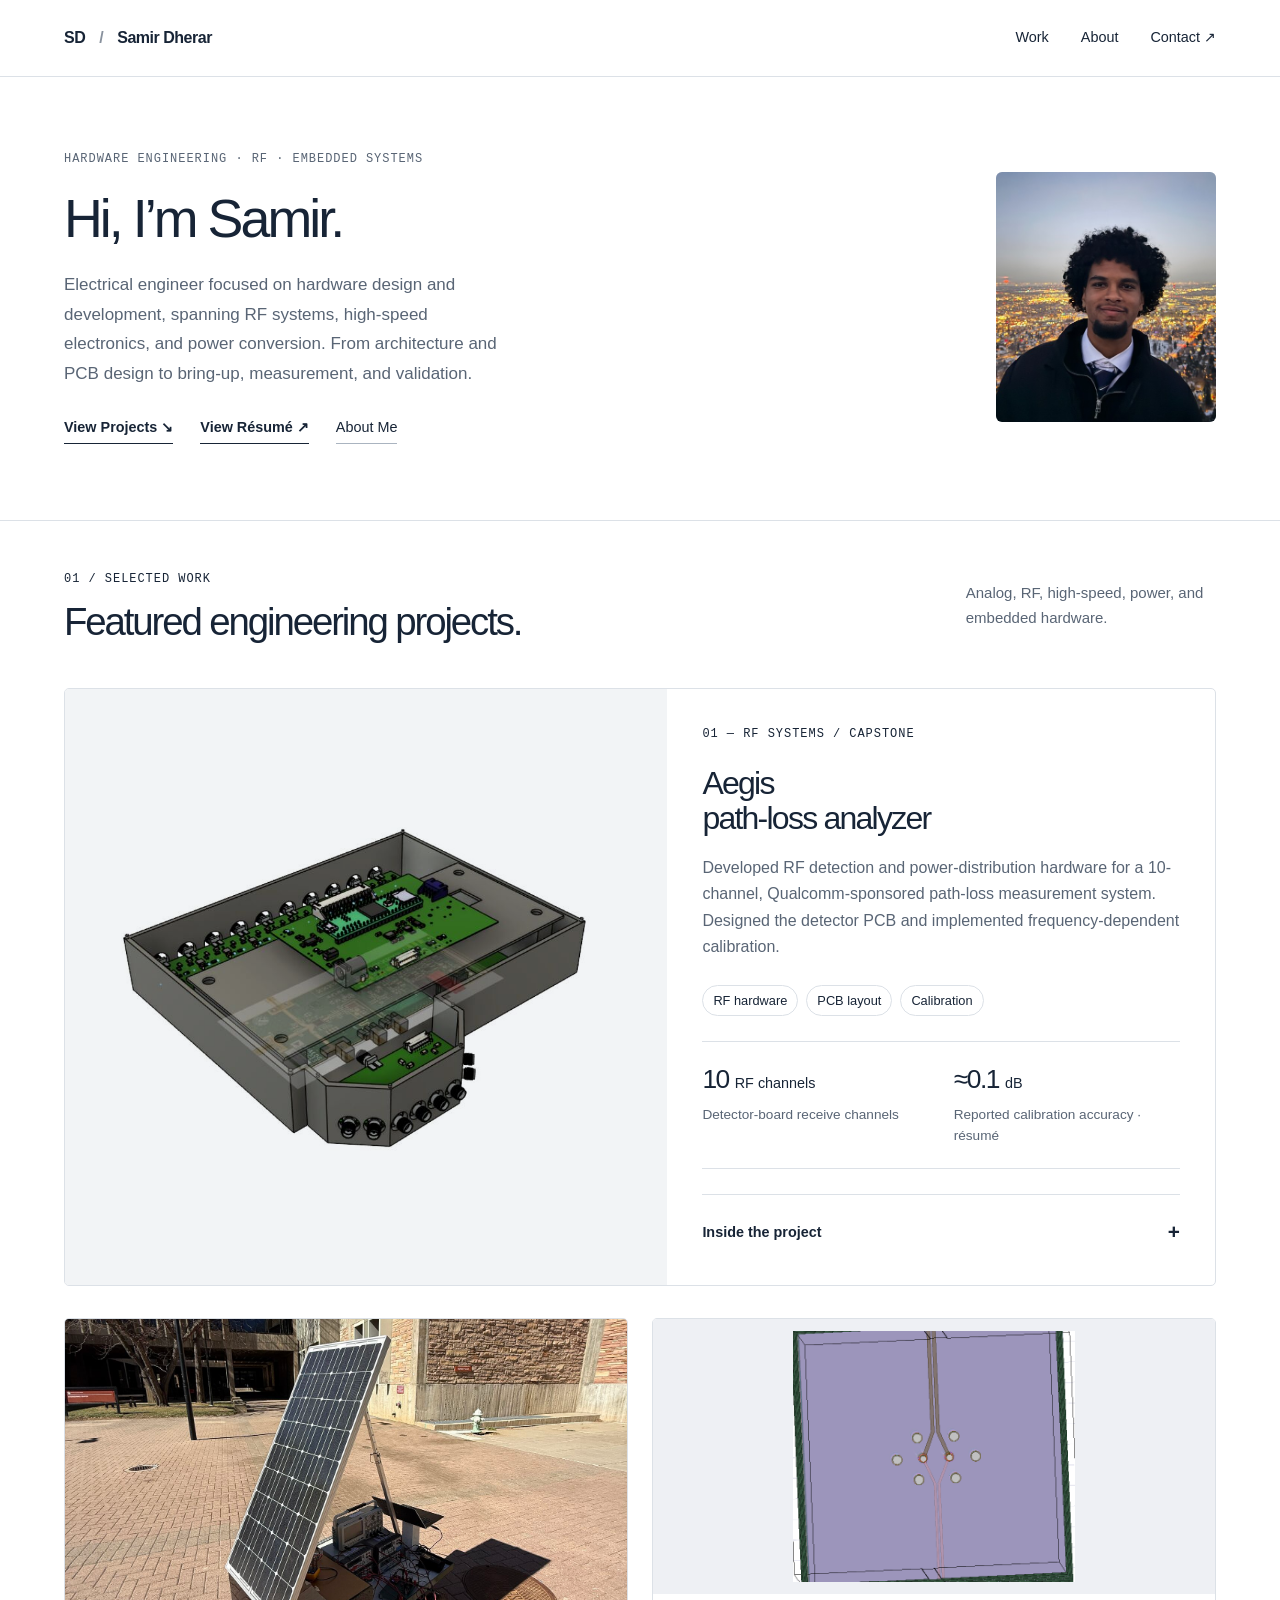
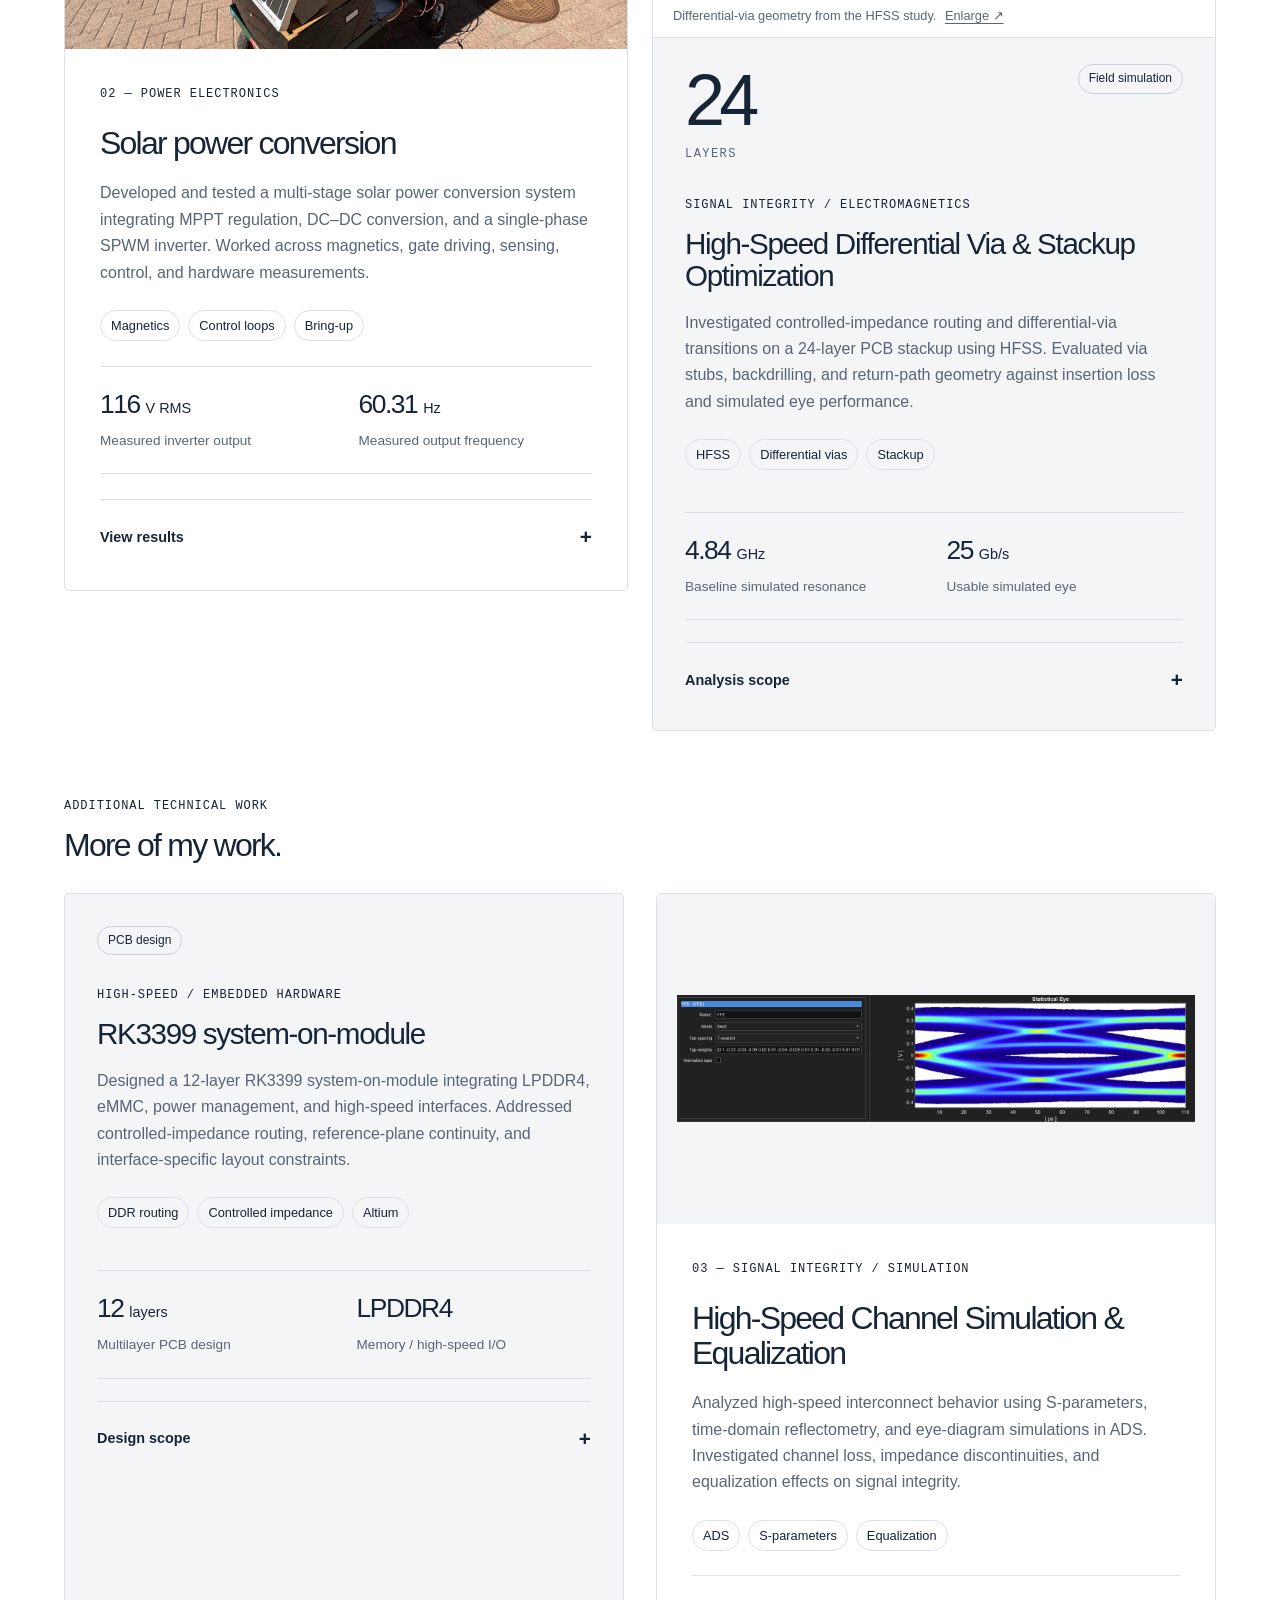
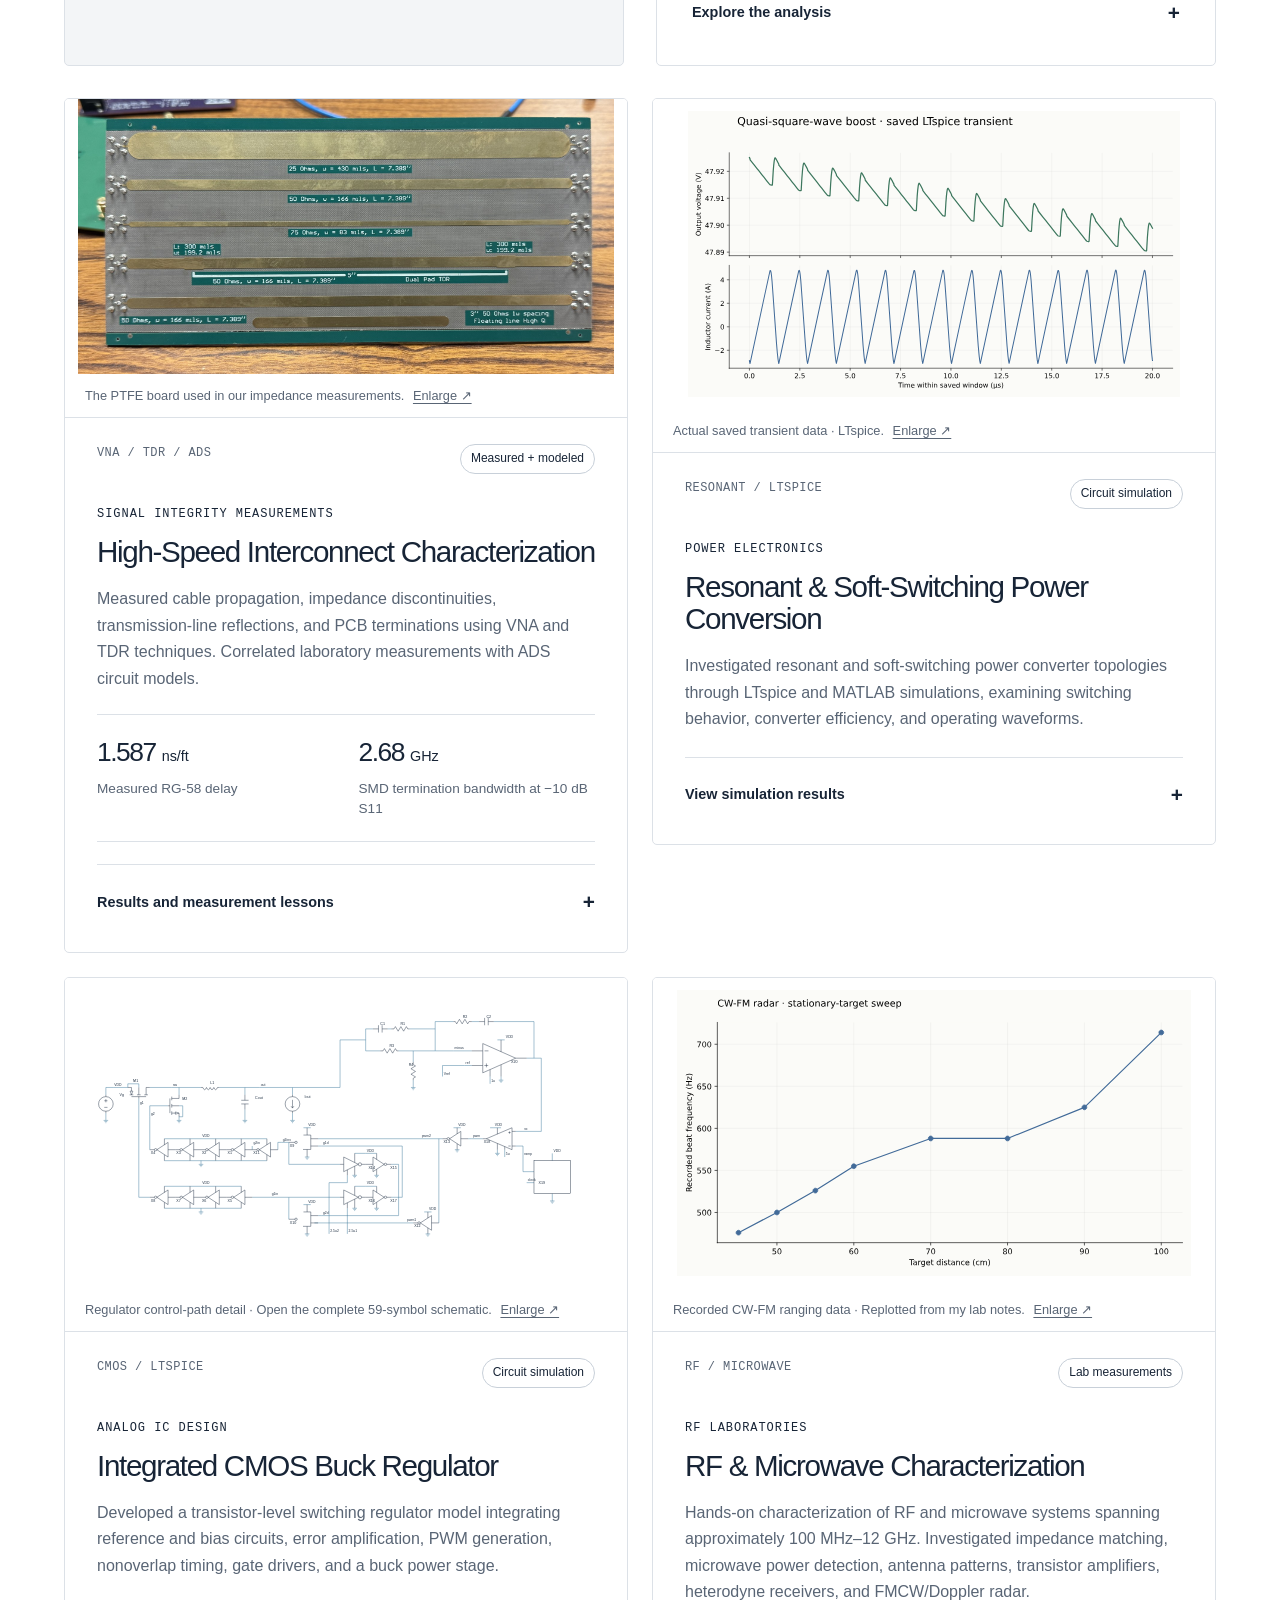
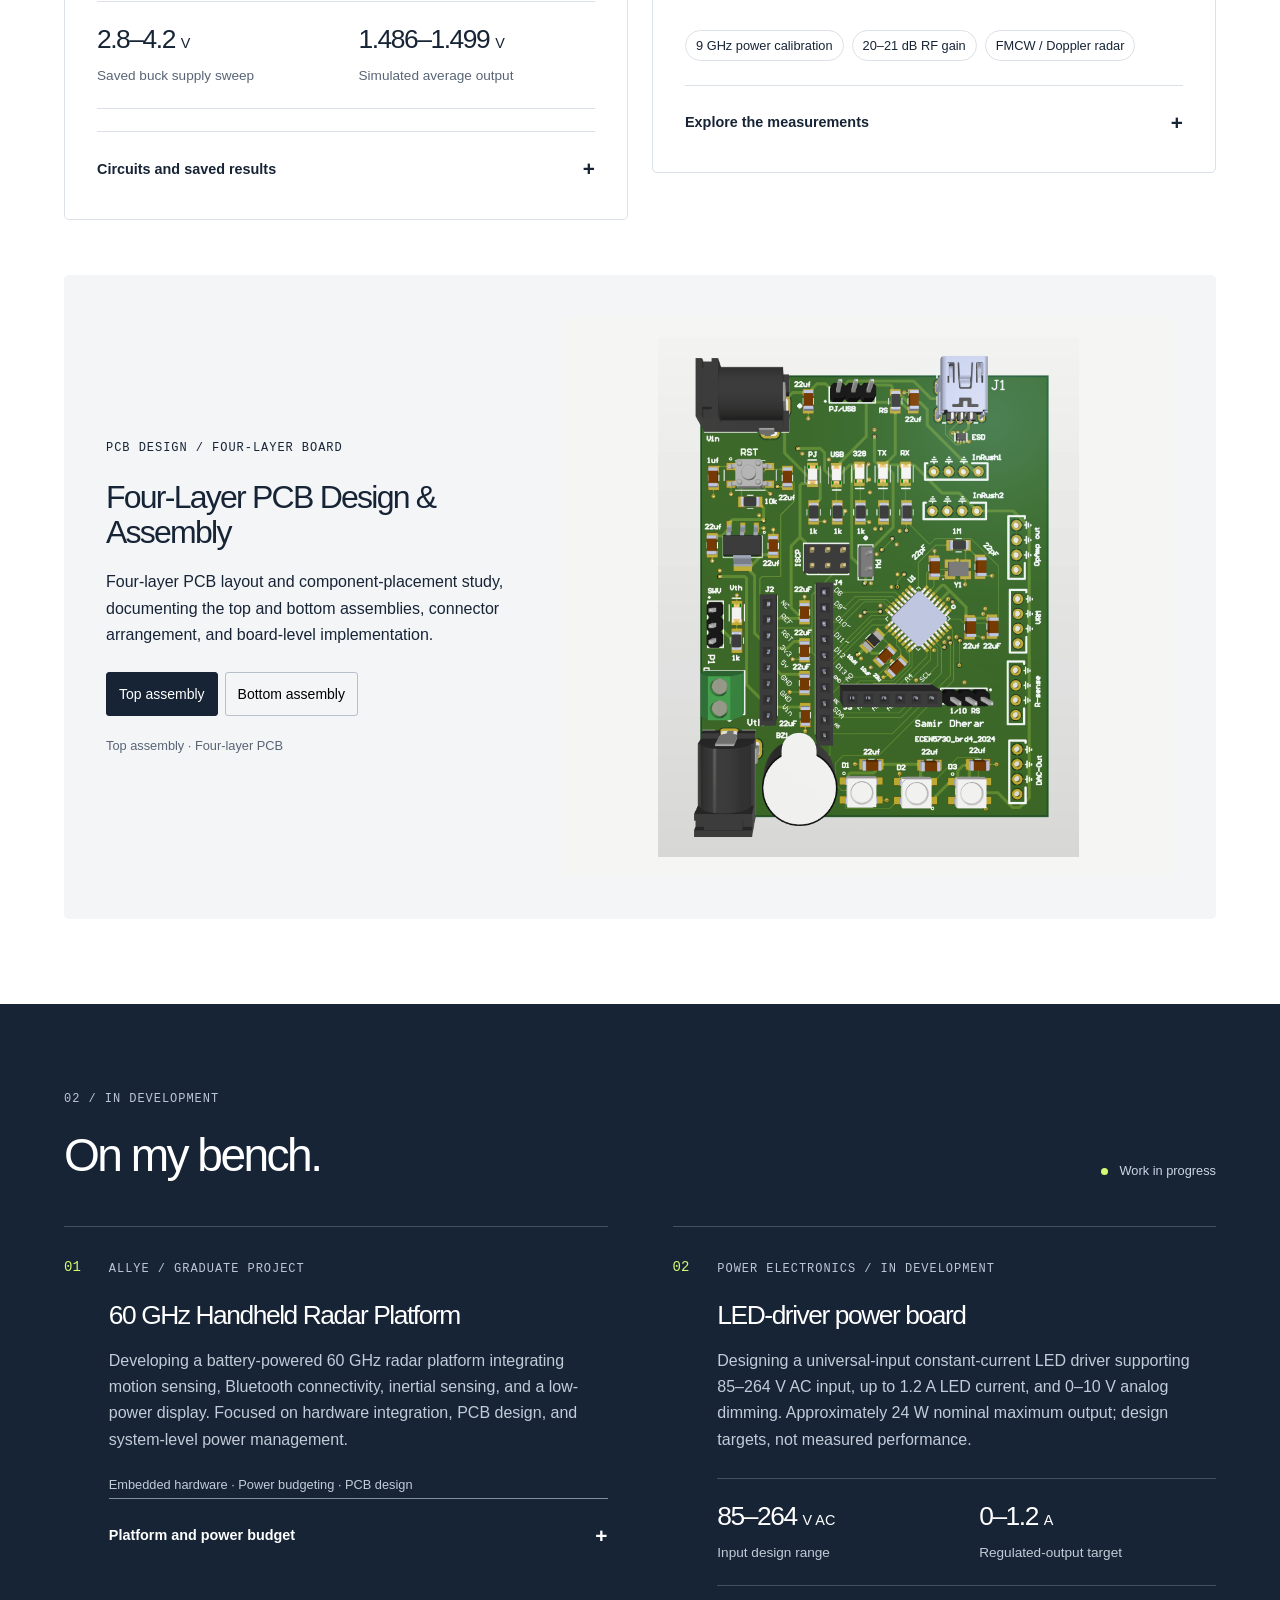
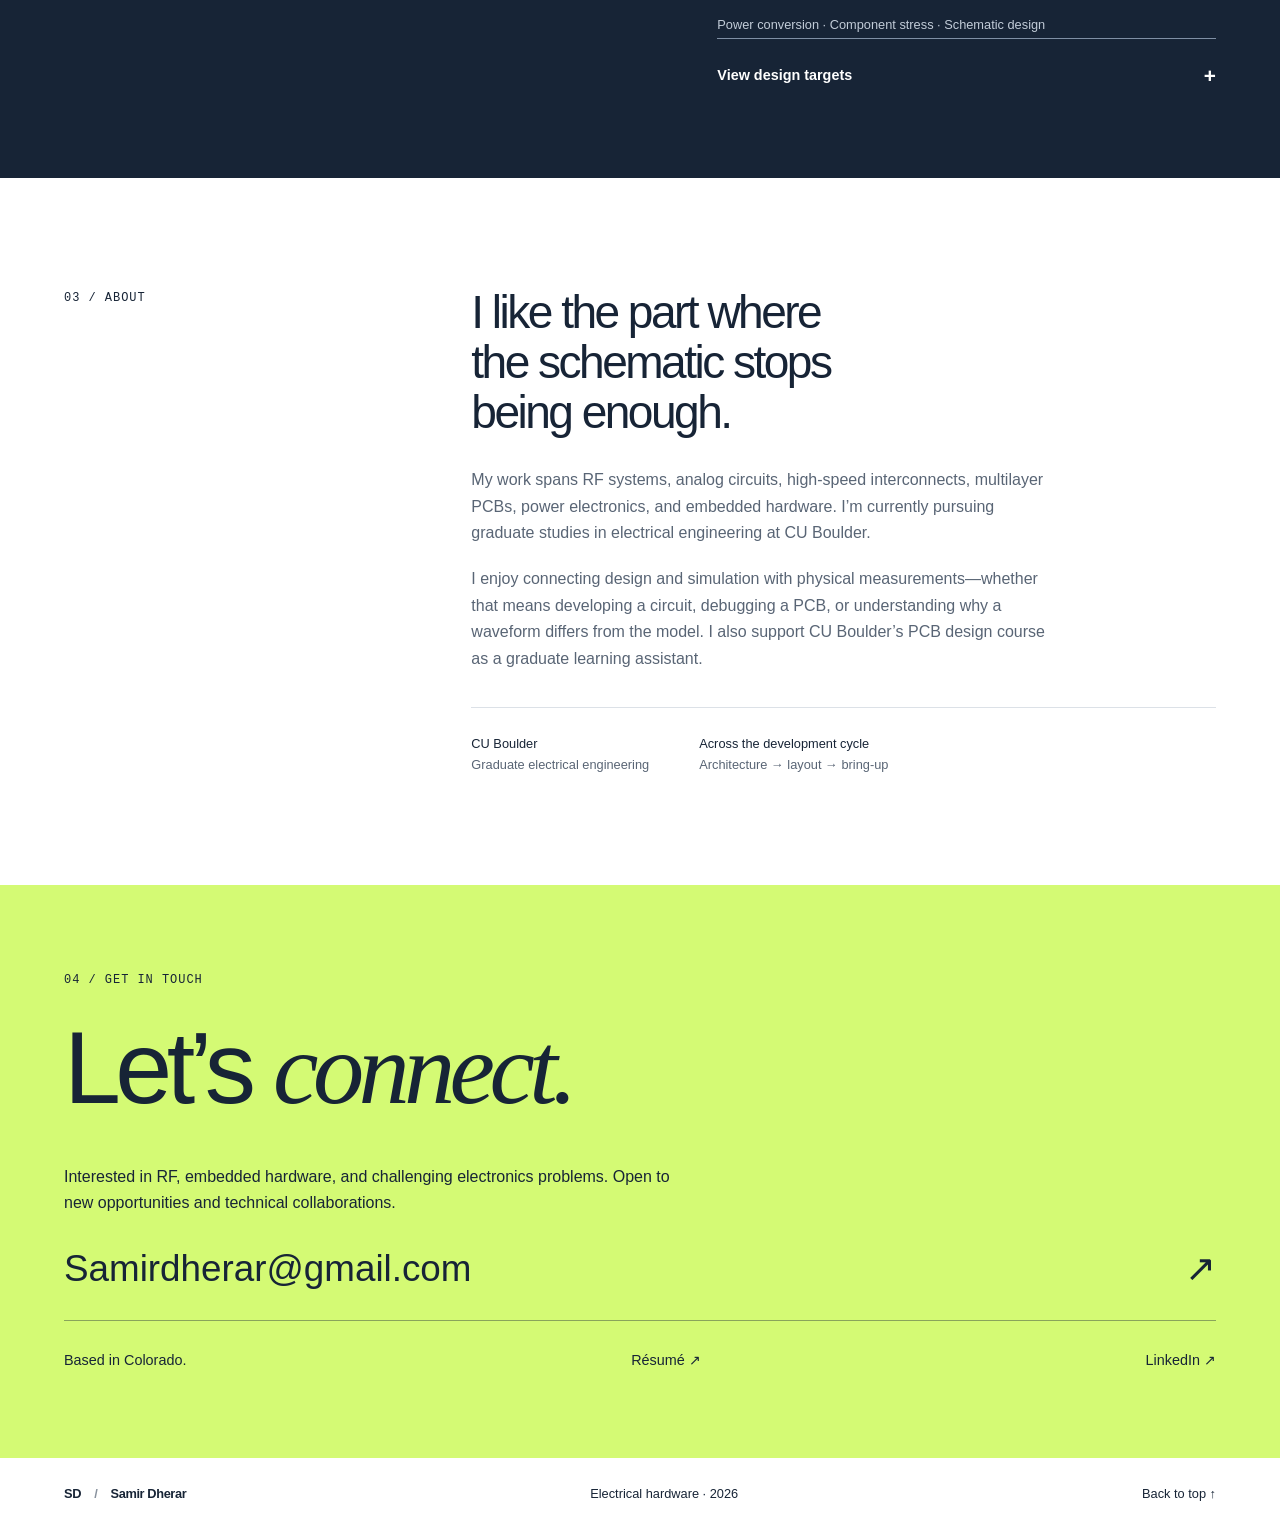
==== commit abbb5103: "Swap Solar Power Conversion and RK3399 project positions" ====
--- a/index.html
+++ b/index.html
@@ -4,18 +4,14 @@
 <a class="skip" href="#work">Skip to projects</a><header class="nav"><a class="brand" href="#home">SD<span> / </span>Samir Dherar</a><nav aria-label="Main"><a href="#work">Work</a><a href="#about">About</a><a href="#contact">Contact <span aria-hidden="true">↗</span></a></nav></header>
 <main><section class="hero personal-hero" id="home"><div class="hero-copy"><p class="eyebrow">HARDWARE ENGINEERING · RF · EMBEDDED SYSTEMS</p><h1>Hi, I’m Samir.</h1><p class="intro">Electrical engineer focused on hardware design and development, spanning RF systems, high-speed electronics, and power conversion. From architecture and PCB design to bring-up, measurement, and validation.</p><div class="intro-links"><a href="#work">View Projects <span aria-hidden="true">↘</span></a><a class="resume-link" href="resume.html">View Résumé <span aria-hidden="true">↗</span></a><a href="#about">About Me</a></div></div><figure class="portrait"><img alt="Samir Dherar overlooking the city at dusk" decoding="async" fetchpriority="high" height="2048" src="assets/personal/samir-preview.jpg" width="1536"/></figure></section>
 <section class="section" id="work"><div class="section-head"><div><p class="eyebrow">01 / SELECTED WORK</p><h2>Featured engineering projects.</h2></div><p>Analog, RF, high-speed, power, and embedded hardware.</p></div>
-<article class="project featured"><a aria-label="Read the Aegis project" class="project-image" data-open="aegis-detail" href="#aegis-detail"><img alt="CAD assembly of the Aegis path-loss analyzer enclosure" decoding="async" height="522" loading="lazy" src="assets/04_aegis/aegis_enclosure_cad.jpg" width="817"/></a><div class="project-copy"><p class="eyebrow">01 — RF SYSTEMS / CAPSTONE</p><h3>Aegis<br/>path-loss analyzer</h3><p>Developed RF detection and power-distribution hardware for a 10-channel, Qualcomm-sponsored path-loss measurement system. Designed the detector PCB and implemented frequency-dependent calibration.</p><div class="tags"><span>RF hardware</span><span>PCB layout</span><span>Calibration</span></div><div class="result-grid mini-results"><div><strong>10 <small>RF channels</small></strong><span>Detector-board receive channels</span></div><div><strong>≈0.1 <small>dB</small></strong><span>Reported calibration accuracy · résumé</span></div></div><details id="aegis-detail"><summary>Inside the project <span aria-hidden="true">+</span></summary><div class="detail"><h4>Hardware ownership</h4><p>Designed the RF detector and power-distribution PCBs, including ten receive channels and controlled-impedance routing. Integrated the multi-channel measurement architecture and contributed to the RF switch board and mechanical integration.</p><h4>Calibration</h4><p>Applied six known power levels at multiple RF frequencies and compared detector readings against a reference power meter. A quadratic calibration function incorporating voltage, frequency, and cross terms converted detector voltage to RF input power.</p><p class="caption">The résumé reports approximately 0.1 dB calibration accuracy. Raw calibration data and the measurement uncertainty budget are not included here; this is not a full-band accuracy guarantee.</p><h4>Engineering tradeoffs</h4><p>A buck stage converted the 12 V supply to approximately 6 V for the synthesizer, followed by local regulation where needed. At 1 A, a direct 12-to-6 V linear drop would dissipate approximately 6 W, making the switching stage the more practical thermal choice.</p><h4>Debugging</h4><ol class="debug-steps"><li><strong>Observation:</strong> Broadband detector readings were biased below approximately 1 GHz.</li><li><strong>Investigation:</strong> Examined the RF source’s spectral content.</li><li><strong>Root cause:</strong> Source harmonics contributed power beyond the intended fundamental.</li><li><strong>Resolution:</strong> Moved to a cleaner RF source.</li></ol><figure class="detail-figure"><a href="assets/04_aegis/aegis_board_top_3d.jpg" rel="noopener" target="_blank"><img alt="Aegis ten-channel RF detector PCB CAD render" decoding="async" height="898" loading="lazy" src="assets/04_aegis/aegis_board_top_3d.jpg" width="1500"/></a><figcaption>Detector-board CAD render. Enclosure imagery is also CAD. <a href="assets/04_aegis/aegis_board_top_3d.jpg" rel="noopener" target="_blank">Enlarge ↗</a></figcaption></figure></div></details></div></article><div class="study-grid featured-studies"><article class="study study-major"><div class="study-top"><span class="project-stage">PCB design</span></div><p class="eyebrow">HIGH-SPEED / EMBEDDED HARDWARE</p><h3>RK3399 system-on-module</h3><p>Designed a 12-layer RK3399 system-on-module integrating LPDDR4, eMMC, power management, and high-speed interfaces. Addressed controlled-impedance routing, reference-plane continuity, and interface-specific layout constraints.</p><div class="tags"><span>DDR routing</span><span>Controlled impedance</span><span>Altium</span></div><div class="result-grid mini-results"><div><strong>12 <small>layers</small></strong><span>Multilayer PCB design</span></div><div><strong>LPDDR4</strong><span>Memory / high-speed I/O</span></div></div><details><summary>Design scope <span aria-hidden="true">+</span></summary><div class="detail"><h4>System architecture</h4><p>The RK3399 module integrates LPDDR4, eMMC, power management, wireless connectivity, and USB-C, with PCIe, USB 3.0, HDMI, eDP, and MIPI interfaces brought into the module architecture.</p><h4>Memory and high-speed routing</h4><p>LPDDR4 breakout and placement were coordinated with routing and trace-length constraints. Differential-pair impedance, matching, reference-plane transitions, and return-path continuity informed routing across the high-speed interfaces.</p><h4>PCB implementation</h4><p>Component placement and BGA fanout were developed alongside the 12-layer stackup. Signal-layer assignments, power distribution, interface breakout, and manufacturing constraints were considered together to keep dense routing practical.</p><h4>Project status</h4><p class="caption">Design and layout project. Hardware bring-up results are not presented here.</p></div></details></article><article class="study study-major"><figure class="evidence-cover model-cover"><a aria-label="Open full-size image: HFSS model of the differential via transition and surrounding return vias" href="assets/evidence/via-improvements.png" rel="noopener" target="_blank"><img alt="HFSS model of the differential via transition and surrounding return vias" decoding="async" height="567" loading="lazy" src="assets/evidence/via-improvements.png" width="636"/></a><figcaption>Differential-via geometry from the HFSS study. <a href="assets/evidence/via-improvements.png" rel="noopener" target="_blank">Enlarge ↗</a></figcaption></figure><div class="study-top"><span class="study-index">24<span>LAYERS</span></span><span class="project-stage">Field simulation</span></div><p class="eyebrow">SIGNAL INTEGRITY / ELECTROMAGNETICS</p><h3>High-Speed Differential Via &amp; Stackup Optimization</h3><p>Investigated controlled-impedance routing and differential-via transitions on a 24-layer PCB stackup using HFSS. Evaluated via stubs, backdrilling, and return-path geometry against insertion loss and simulated eye performance.</p><div class="tags"><span>HFSS</span><span>Differential vias</span><span>Stackup</span></div><div class="result-grid mini-results"><div><strong>4.84 <small>GHz</small></strong><span>Baseline simulated resonance</span></div><div><strong>25 <small>Gb/s</small></strong><span>Usable simulated eye</span></div></div><details><summary>Analysis scope <span aria-hidden="true">+</span></summary><div class="detail"><h4>Impedance planning</h4><p>Compared eight candidate layers for 35, 50, and 65 Ω single-ended routes and 80, 100, and 110 Ω differential pairs. Screened the nominal geometries against an assumed 3.5 mil trace/space floor, with fabrication tolerances still requiring confirmation.</p><h4>Initial problem and design improvement</h4><p>The baseline model showed a differential insertion-loss notch at 4.84 GHz. Backdrilling removed the dominant stub resonance; return-path vias and antipad tuning formed the next optimization steps. The unused via barrel acts as a resonant stub; removing it reduces the notch that limits channel transmission.</p><h4>System-level simulation result</h4><p>Backdrilling reopened the simulated 10 Gb/s eye. The report shows a usable 25 Gb/s eye in the current model; 30 Gb/s remains exploratory pending wider-band EM analysis and tolerance checks.</p><p class="caption">Team simulation study with Pavan and Vaishnav. Nominal modeled performance, not measured board validation.</p><figure class="detail-figure"><a href="assets/evidence/via-baseline.png" rel="noopener" target="_blank"><img alt="Baseline HFSS differential-via geometry before backdrilling" decoding="async" height="880" loading="lazy" src="assets/evidence/via-baseline.png" width="1660"/></a><figcaption>Baseline model geometry. Compare with the backdrilled geometry above; transmission and eye comparison plots are not included in this repository. <a href="assets/evidence/via-baseline.png" rel="noopener" target="_blank">Enlarge ↗</a></figcaption></figure></div></details></article></div><div aria-labelledby="collection-title" class="project-collection"><div class="collection-heading"><p class="eyebrow">ADDITIONAL TECHNICAL WORK</p><h2 id="collection-title">More of my work.</h2></div><div class="project-grid"><article class="project"><div class="project-image"><a aria-label="Enlarge: Solar panel and measurement instruments on a cart outside CU Boulder" href="assets/08_power-pv/pv_cart_outdoor.jpg" rel="noopener" target="_blank"><img alt="Solar panel and measurement instruments on a cart outside CU Boulder" decoding="async" height="1080" loading="lazy" src="assets/08_power-pv/pv_cart_outdoor.jpg" width="1500"/></a></div><div class="project-copy"><p class="eyebrow">02 — POWER ELECTRONICS</p><h3>Solar power conversion</h3><p>Developed and tested a multi-stage solar power conversion system integrating MPPT regulation, DC–DC conversion, and a single-phase SPWM inverter. Worked across magnetics, gate driving, sensing, control, and hardware measurements.</p><div class="tags"><span>Magnetics</span><span>Control loops</span><span>Bring-up</span></div><div class="result-grid mini-results"><div><strong>116 <small>V RMS</small></strong><span>Measured inverter output</span></div><div><strong>60.31 <small>Hz</small></strong><span>Measured output frequency</span></div></div><details><summary>View results <span aria-hidden="true">+</span></summary><div class="detail"><div class="power-results"><p class="eyebrow">SOLAR CONVERTER / MEASURED OUTPUT</p><div class="result-grid"><div><strong>116 <small>V RMS</small></strong><span>Inverter output</span></div><div><strong>60.31 <small>Hz</small></strong><span>Output frequency</span></div></div><p>MPPT buck · Cascaded boost · SPWM inverter</p></div><p>The chain combines an MPPT buck stage, cascaded boost, and SPWM inverter. Work included custom magnetics, gate drivers, sensing, firmware, and measured plant response for compensator design.</p><p class="caption">Values from the recorded inverter test. Output distortion remained an open debugging item; these readings do not establish waveform quality or conversion efficiency.</p><figure class="detail-figure"><a href="assets/08_power-pv/pv_inverter_output_scope.jpg" rel="noopener" target="_blank"><img alt="Oscilloscope capture from the recorded inverter output test" decoding="async" height="1125" loading="lazy" src="assets/08_power-pv/pv_inverter_output_scope.jpg" width="1500"/></a><figcaption>Recorded inverter waveform. Output distortion remained under investigation. <a href="assets/08_power-pv/pv_inverter_output_scope.jpg" rel="noopener" target="_blank">Enlarge ↗</a></figcaption></figure></div></details></div></article>
+<article class="project featured"><a aria-label="Read the Aegis project" class="project-image" data-open="aegis-detail" href="#aegis-detail"><img alt="CAD assembly of the Aegis path-loss analyzer enclosure" decoding="async" height="522" loading="lazy" src="assets/04_aegis/aegis_enclosure_cad.jpg" width="817"/></a><div class="project-copy"><p class="eyebrow">01 — RF SYSTEMS / CAPSTONE</p><h3>Aegis<br/>path-loss analyzer</h3><p>Developed RF detection and power-distribution hardware for a 10-channel, Qualcomm-sponsored path-loss measurement system. Designed the detector PCB and implemented frequency-dependent calibration.</p><div class="tags"><span>RF hardware</span><span>PCB layout</span><span>Calibration</span></div><div class="result-grid mini-results"><div><strong>10 <small>RF channels</small></strong><span>Detector-board receive channels</span></div><div><strong>≈0.1 <small>dB</small></strong><span>Reported calibration accuracy · résumé</span></div></div><details id="aegis-detail"><summary>Inside the project <span aria-hidden="true">+</span></summary><div class="detail"><h4>Hardware ownership</h4><p>Designed the RF detector and power-distribution PCBs, including ten receive channels and controlled-impedance routing. Integrated the multi-channel measurement architecture and contributed to the RF switch board and mechanical integration.</p><h4>Calibration</h4><p>Applied six known power levels at multiple RF frequencies and compared detector readings against a reference power meter. A quadratic calibration function incorporating voltage, frequency, and cross terms converted detector voltage to RF input power.</p><p class="caption">The résumé reports approximately 0.1 dB calibration accuracy. Raw calibration data and the measurement uncertainty budget are not included here; this is not a full-band accuracy guarantee.</p><h4>Engineering tradeoffs</h4><p>A buck stage converted the 12 V supply to approximately 6 V for the synthesizer, followed by local regulation where needed. At 1 A, a direct 12-to-6 V linear drop would dissipate approximately 6 W, making the switching stage the more practical thermal choice.</p><h4>Debugging</h4><ol class="debug-steps"><li><strong>Observation:</strong> Broadband detector readings were biased below approximately 1 GHz.</li><li><strong>Investigation:</strong> Examined the RF source’s spectral content.</li><li><strong>Root cause:</strong> Source harmonics contributed power beyond the intended fundamental.</li><li><strong>Resolution:</strong> Moved to a cleaner RF source.</li></ol><figure class="detail-figure"><a href="assets/04_aegis/aegis_board_top_3d.jpg" rel="noopener" target="_blank"><img alt="Aegis ten-channel RF detector PCB CAD render" decoding="async" height="898" loading="lazy" src="assets/04_aegis/aegis_board_top_3d.jpg" width="1500"/></a><figcaption>Detector-board CAD render. Enclosure imagery is also CAD. <a href="assets/04_aegis/aegis_board_top_3d.jpg" rel="noopener" target="_blank">Enlarge ↗</a></figcaption></figure></div></details></div></article><div class="study-grid featured-studies"><article class="project"><div class="project-image"><a aria-label="Enlarge: Solar panel and measurement instruments on a cart outside CU Boulder" href="assets/08_power-pv/pv_cart_outdoor.jpg" rel="noopener" target="_blank"><img alt="Solar panel and measurement instruments on a cart outside CU Boulder" decoding="async" height="1080" loading="lazy" src="assets/08_power-pv/pv_cart_outdoor.jpg" width="1500"/></a></div><div class="project-copy"><p class="eyebrow">02 — POWER ELECTRONICS</p><h3>Solar power conversion</h3><p>Developed and tested a multi-stage solar power conversion system integrating MPPT regulation, DC–DC conversion, and a single-phase SPWM inverter. Worked across magnetics, gate driving, sensing, control, and hardware measurements.</p><div class="tags"><span>Magnetics</span><span>Control loops</span><span>Bring-up</span></div><div class="result-grid mini-results"><div><strong>116 <small>V RMS</small></strong><span>Measured inverter output</span></div><div><strong>60.31 <small>Hz</small></strong><span>Measured output frequency</span></div></div><details><summary>View results <span aria-hidden="true">+</span></summary><div class="detail"><div class="power-results"><p class="eyebrow">SOLAR CONVERTER / MEASURED OUTPUT</p><div class="result-grid"><div><strong>116 <small>V RMS</small></strong><span>Inverter output</span></div><div><strong>60.31 <small>Hz</small></strong><span>Output frequency</span></div></div><p>MPPT buck · Cascaded boost · SPWM inverter</p></div><p>The chain combines an MPPT buck stage, cascaded boost, and SPWM inverter. Work included custom magnetics, gate drivers, sensing, firmware, and measured plant response for compensator design.</p><p class="caption">Values from the recorded inverter test. Output distortion remained an open debugging item; these readings do not establish waveform quality or conversion efficiency.</p><figure class="detail-figure"><a href="assets/08_power-pv/pv_inverter_output_scope.jpg" rel="noopener" target="_blank"><img alt="Oscilloscope capture from the recorded inverter output test" decoding="async" height="1125" loading="lazy" src="assets/08_power-pv/pv_inverter_output_scope.jpg" width="1500"/></a><figcaption>Recorded inverter waveform. Output distortion remained under investigation. <a href="assets/08_power-pv/pv_inverter_output_scope.jpg" rel="noopener" target="_blank">Enlarge ↗</a></figcaption></figure></div></details></div></article><article class="study study-major"><figure class="evidence-cover model-cover"><a aria-label="Open full-size image: HFSS model of the differential via transition and surrounding return vias" href="assets/evidence/via-improvements.png" rel="noopener" target="_blank"><img alt="HFSS model of the differential via transition and surrounding return vias" decoding="async" height="567" loading="lazy" src="assets/evidence/via-improvements.png" width="636"/></a><figcaption>Differential-via geometry from the HFSS study. <a href="assets/evidence/via-improvements.png" rel="noopener" target="_blank">Enlarge ↗</a></figcaption></figure><div class="study-top"><span class="study-index">24<span>LAYERS</span></span><span class="project-stage">Field simulation</span></div><p class="eyebrow">SIGNAL INTEGRITY / ELECTROMAGNETICS</p><h3>High-Speed Differential Via &amp; Stackup Optimization</h3><p>Investigated controlled-impedance routing and differential-via transitions on a 24-layer PCB stackup using HFSS. Evaluated via stubs, backdrilling, and return-path geometry against insertion loss and simulated eye performance.</p><div class="tags"><span>HFSS</span><span>Differential vias</span><span>Stackup</span></div><div class="result-grid mini-results"><div><strong>4.84 <small>GHz</small></strong><span>Baseline simulated resonance</span></div><div><strong>25 <small>Gb/s</small></strong><span>Usable simulated eye</span></div></div><details><summary>Analysis scope <span aria-hidden="true">+</span></summary><div class="detail"><h4>Impedance planning</h4><p>Compared eight candidate layers for 35, 50, and 65 Ω single-ended routes and 80, 100, and 110 Ω differential pairs. Screened the nominal geometries against an assumed 3.5 mil trace/space floor, with fabrication tolerances still requiring confirmation.</p><h4>Initial problem and design improvement</h4><p>The baseline model showed a differential insertion-loss notch at 4.84 GHz. Backdrilling removed the dominant stub resonance; return-path vias and antipad tuning formed the next optimization steps. The unused via barrel acts as a resonant stub; removing it reduces the notch that limits channel transmission.</p><h4>System-level simulation result</h4><p>Backdrilling reopened the simulated 10 Gb/s eye. The report shows a usable 25 Gb/s eye in the current model; 30 Gb/s remains exploratory pending wider-band EM analysis and tolerance checks.</p><p class="caption">Team simulation study with Pavan and Vaishnav. Nominal modeled performance, not measured board validation.</p><figure class="detail-figure"><a href="assets/evidence/via-baseline.png" rel="noopener" target="_blank"><img alt="Baseline HFSS differential-via geometry before backdrilling" decoding="async" height="880" loading="lazy" src="assets/evidence/via-baseline.png" width="1660"/></a><figcaption>Baseline model geometry. Compare with the backdrilled geometry above; transmission and eye comparison plots are not included in this repository. <a href="assets/evidence/via-baseline.png" rel="noopener" target="_blank">Enlarge ↗</a></figcaption></figure></div></details></article></div><div aria-labelledby="collection-title" class="project-collection"><div class="collection-heading"><p class="eyebrow">ADDITIONAL TECHNICAL WORK</p><h2 id="collection-title">More of my work.</h2></div><div class="project-grid"><article class="study study-major"><div class="study-top"><span class="project-stage">PCB design</span></div><p class="eyebrow">HIGH-SPEED / EMBEDDED HARDWARE</p><h3>RK3399 system-on-module</h3><p>Designed a 12-layer RK3399 system-on-module integrating LPDDR4, eMMC, power management, and high-speed interfaces. Addressed controlled-impedance routing, reference-plane continuity, and interface-specific layout constraints.</p><div class="tags"><span>DDR routing</span><span>Controlled impedance</span><span>Altium</span></div><div class="result-grid mini-results"><div><strong>12 <small>layers</small></strong><span>Multilayer PCB design</span></div><div><strong>LPDDR4</strong><span>Memory / high-speed I/O</span></div></div><details><summary>Design scope <span aria-hidden="true">+</span></summary><div class="detail"><h4>System architecture</h4><p>The RK3399 module integrates LPDDR4, eMMC, power management, wireless connectivity, and USB-C, with PCIe, USB 3.0, HDMI, eDP, and MIPI interfaces brought into the module architecture.</p><h4>Memory and high-speed routing</h4><p>LPDDR4 breakout and placement were coordinated with routing and trace-length constraints. Differential-pair impedance, matching, reference-plane transitions, and return-path continuity informed routing across the high-speed interfaces.</p><h4>PCB implementation</h4><p>Component placement and BGA fanout were developed alongside the 12-layer stackup. Signal-layer assignments, power distribution, interface breakout, and manufacturing constraints were considered together to keep dense routing practical.</p><h4>Project status</h4><p class="caption">Design and layout project. Hardware bring-up results are not presented here.</p></div></details></article>
 <article class="project"><div class="project-image si"><a aria-label="Enlarge: ADS simulation of an equalized eye diagram" href="assets/06_signal-integrity/si_ffe_eye_open.png" rel="noopener" target="_blank"><img alt="ADS simulation of an equalized eye diagram" decoding="async" height="342" loading="lazy" src="assets/06_signal-integrity/si_ffe_eye_open.png" width="1400"/></a></div><div class="project-copy"><p class="eyebrow">03 — SIGNAL INTEGRITY / SIMULATION</p><h3>High-Speed Channel Simulation &amp; Equalization</h3><p>Analyzed high-speed interconnect behavior using S-parameters, time-domain reflectometry, and eye-diagram simulations in ADS. Investigated channel loss, impedance discontinuities, and equalization effects on signal integrity.</p><div class="tags"><span>ADS</span><span>S-parameters</span><span>Equalization</span></div><details><summary>Explore the analysis <span aria-hidden="true">+</span></summary><div class="detail"><p>Compared interconnect behavior in the frequency and time domains, then examined how channel impairments affect eye opening. These figures are simulations, not bench measurements.</p><a aria-label="Enlarge: Simulated insertion and return loss" href="assets/06_signal-integrity/si_insertion_return_loss.png" rel="noopener" target="_blank"><img alt="Simulated insertion and return loss" decoding="async" height="382" loading="lazy" src="assets/06_signal-integrity/si_insertion_return_loss.png" width="628"/></a><a aria-label="Enlarge: Simulated TDR response showing an inductive discontinuity" href="assets/06_signal-integrity/si_tdr_inductive.png" rel="noopener" target="_blank"><img alt="Simulated TDR response showing an inductive discontinuity" decoding="async" height="871" loading="lazy" src="assets/06_signal-integrity/si_tdr_inductive.png" width="1322"/></a><figure class="detail-figure"><a href="assets/06_signal-integrity/si_stub_channel_null.png" rel="noopener" target="_blank"><img alt="Simulated transmission notch from a channel stub" decoding="async" height="512" loading="lazy" src="assets/06_signal-integrity/si_stub_channel_null.png" width="1337"/></a><figcaption>Stub-induced channel loss · simulation. <a href="assets/06_signal-integrity/si_stub_channel_null.png" rel="noopener" target="_blank">Enlarge ↗</a></figcaption></figure><figure class="detail-figure"><a href="assets/06_signal-integrity/si_ads_sparam_bench.png" rel="noopener" target="_blank"><img alt="ADS S-parameter simulation test bench" decoding="async" height="586" loading="lazy" src="assets/06_signal-integrity/si_ads_sparam_bench.png" width="997"/></a><figcaption>ADS channel model and simulation setup. <a href="assets/06_signal-integrity/si_ads_sparam_bench.png" rel="noopener" target="_blank">Enlarge ↗</a></figcaption></figure></div></details></div></article></div>
 <div class="study-grid">
-
-
 <article class="study evidence-study"><figure class="evidence-cover"><a aria-label="Open full-size image: PTFE microstrip board with exposed traces and SMA connectors used in impedance measurements" href="assets/evidence/microstrip-flipped.jpg" rel="noopener" target="_blank"><img alt="PTFE microstrip board with exposed traces and SMA connectors used in impedance measurements" decoding="async" height="924" loading="lazy" src="assets/evidence/microstrip-flipped.jpg" width="1800"/></a><figcaption>The PTFE board used in our impedance measurements. <a href="assets/evidence/microstrip-flipped.jpg" rel="noopener" target="_blank">Enlarge ↗</a></figcaption></figure><div class="study-top"><span class="study-code">VNA / TDR / ADS</span><span class="project-stage">Measured + modeled</span></div><p class="eyebrow">SIGNAL INTEGRITY MEASUREMENTS</p><h3>High-Speed Interconnect Characterization</h3><p>Measured cable propagation, impedance discontinuities, transmission-line reflections, and PCB terminations using VNA and TDR techniques. Correlated laboratory measurements with ADS circuit models.</p><div class="result-grid mini-results"><div><strong>1.587 <small>ns/ft</small></strong><span>Measured RG-58 delay</span></div><div><strong>2.68 <small>GHz</small></strong><span>SMD termination bandwidth at −10 dB S11</span></div></div><details><summary>Results and measurement lessons <span aria-hidden="true">+</span></summary><div class="detail"><h4>Termination geometry</h4><p>Measured S11 from 6 MHz to 6 GHz. The SMD termination maintained S11 below −10 dB to 2.68 GHz, versus 1.42 GHz for the axial implementation. Fitted effective series inductance was 1.4 nH versus 3.9 nH, including the mounting and local return path.</p><a aria-label="Enlarge: Measured S11 comparing SMD and axial resistor terminations" href="assets/evidence/termination-bandwidth.png" rel="noopener" target="_blank"><img alt="Measured S11 comparing SMD and axial resistor terminations" decoding="async" height="856" loading="lazy" src="assets/evidence/termination-bandwidth.png" width="1561"/></a><h4>The fixture changes the result</h4><p>Turning PTFE microstrip traces away from the desk raised measured impedance by 4.27 Ω and 6.41 Ω for the two tested traces. The setup’s surroundings mattered more than the differences between the field solvers.</p><h4>Cable delay and model limits</h4><p>Measured 1.587 ns/ft against a nominal 1.540 ns/ft, about 3% higher. Comparing 6-inch and 3-foot cable transients showed that a small load-side capacitance improved early alignment, while additional short-cable damping remained an effective fit with an unresolved physical source.</p><p class="caption">Team lab reports: Labs 1.1–1.3 with Elior Bilow; Labs 2.2–2.3 with Anthony Hamamji. These are measured laboratory results and fitted models.</p><figure class="evidence-cover"><a aria-label="Open full-size image: Microstrip board connected on the lab bench for measurement" href="assets/evidence/microstrip-measurement.jpg" rel="noopener" target="_blank"><img alt="Microstrip board connected on the lab bench for measurement" decoding="async" height="625" loading="lazy" src="assets/evidence/microstrip-measurement.jpg" width="1800"/></a><figcaption>The board and measurement setup from our lab report. <a href="assets/evidence/microstrip-measurement.jpg" rel="noopener" target="_blank">Enlarge ↗</a></figcaption></figure></div></details></article>
 <article class="study evidence-study"><figure class="evidence-cover schematic-cover"><a aria-label="Enlarge saved resonant boost transient" href="assets/evidence/resonant-boost-transient.svg" rel="noopener" target="_blank"><img alt="Saved LTspice output-voltage and inductor-current waveforms for a quasi-square-wave boost converter" decoding="async" loading="lazy" src="assets/evidence/resonant-boost-transient.svg"/></a><figcaption>Actual saved transient data · LTspice. <a href="assets/evidence/resonant-boost-transient.svg" rel="noopener" target="_blank">Enlarge ↗</a></figcaption></figure><div class="study-top"><span class="study-code">RESONANT / LTSPICE</span><span class="project-stage">Circuit simulation</span></div><p class="eyebrow">POWER ELECTRONICS</p><h3>Resonant &amp; Soft-Switching Power Conversion</h3><p>Investigated resonant and soft-switching power converter topologies through LTspice and MATLAB simulations, examining switching behavior, converter efficiency, and operating waveforms.</p><details><summary>View simulation results <span aria-hidden="true">+</span></summary><div class="detail"><h4>Quasi-square-wave boost study</h4><p>The featured saved run shows output voltage and inductor current over a 20 µs window. The circuit file specifies a 12 V input and a 230 Ω load.</p><div class="result-grid mini-results"><div><strong>47.91 <small>V</small></strong><span>Logged average output</span></div><div><strong>91.13 <small>%</small></strong><span>Logged simulated efficiency</span></div></div><p>The saved log reports 10.95 W input and 9.98 W output. These are model-based results from the saved run, not measured hardware performance or a new simulation of the latest schematic.</p><h4>Related studies</h4><p>One- and two-transistor ZVS quasi-square-wave models, a quasi-resonant buck study, an active-clamp forward converter, and flyback and synchronous-buck simulations.</p><p class="caption">ECEN 5817 coursework using course-provided models and examples. Waveforms are plotted directly from the supplied LTspice raw file; the voltage and current traces shown here do not by themselves verify zero-voltage switching.</p></div></details></article>
 <article class="study evidence-study"><figure class="evidence-cover schematic-cover"><a aria-label="Open full-size image: Complete integrated buck regulator schematic rendered from the supplied LTspice circuit" href="assets/evidence/analog-buck-complete.svg" rel="noopener" target="_blank"><img alt="Complete integrated buck regulator schematic rendered from the supplied LTspice circuit" decoding="async" loading="lazy" src="assets/evidence/analog-buck-detail.svg"/></a><figcaption>Regulator control-path detail · Open the complete 59-symbol schematic. <a href="assets/evidence/analog-buck-complete.svg" rel="noopener" target="_blank">Enlarge ↗</a></figcaption></figure><div class="study-top"><span class="study-code">CMOS / LTSPICE</span><span class="project-stage">Circuit simulation</span></div><p class="eyebrow">ANALOG IC DESIGN</p><h3>Integrated CMOS Buck Regulator</h3><p>Developed a transistor-level switching regulator model integrating reference and bias circuits, error amplification, PWM generation, nonoverlap timing, gate drivers, and a buck power stage.</p><div class="result-grid mini-results"><div><strong>2.8–4.2 <small>V</small></strong><span>Saved buck supply sweep</span></div><div><strong>1.486–1.499 <small>V</small></strong><span>Simulated average output</span></div></div><details><summary>Circuits and saved results <span aria-hidden="true">+</span></summary><div class="detail"><h4>Integrated regulator</h4><p>The LTspice project connects the power stage to a comparator, sawtooth oscillator, error amplifier, nonoverlap logic, and inverter gate drivers, with transistor-level reference and bias circuitry.</p><div aria-label="Saved transient-run measurements" class="table-scroll" role="region" tabindex="0"><table><caption>Saved transient-run measurements</caption><thead><tr><th>Supply</th><th>Average output</th><th>Switching frequency</th></tr></thead><tbody><tr><td>2.8 V</td><td>1.4987 V</td><td>931.7 kHz</td></tr><tr><td>3.3 V</td><td>1.4967 V</td><td>844.2 kHz</td></tr><tr><td>4.2 V</td><td>1.4858 V</td><td>703.7 kHz</td></tr></tbody></table></div><p>These averages describe the logged measurement windows, not the full load-transient range.</p><h4>Supporting circuit studies</h4><p>Sawtooth generation with a Schmitt-trigger reset, current-starved timing and dead-time control, a source follower, a wide-bandwidth amplifier, and a bandgap-reference temperature sweep. The saved sawtooth run spans approximately 0.965–2.032 V over its measurement window.</p><p class="caption">ECEN 4827/5827 coursework using supplied 0.35 µm device models and support circuits. Results come from saved LTspice logs; no fabricated-silicon performance is claimed.</p></div></details></article>
 <article class="study evidence-study"><figure class="evidence-cover schematic-cover"><a aria-label="Enlarge recorded radar ranging measurements" href="assets/evidence/rf-range-measurements.svg" rel="noopener" target="_blank"><img alt="Recorded radar beat frequency versus target distance from the microwave laboratory report" decoding="async" loading="lazy" src="assets/evidence/rf-range-measurements.svg"/></a><figcaption>Recorded CW-FM ranging data · Replotted from my lab notes. <a href="assets/evidence/rf-range-measurements.svg" rel="noopener" target="_blank">Enlarge ↗</a></figcaption></figure><div class="study-top"><span class="study-code">RF / MICROWAVE</span><span class="project-stage">Lab measurements</span></div><p class="eyebrow">RF LABORATORIES</p><h3>RF &amp; Microwave Characterization</h3><p>Hands-on characterization of RF and microwave systems spanning approximately 100 MHz–12 GHz. Investigated impedance matching, microwave power detection, antenna patterns, transistor amplifiers, heterodyne receivers, and FMCW/Doppler radar.</p><div class="tags"><span>9 GHz power calibration</span><span>20–21 dB RF gain</span><span>FMCW / Doppler radar</span></div><details><summary>Explore the measurements <span aria-hidden="true">+</span></summary><div class="detail"><h4>Microwave power and detector characterization</h4><p>Investigated 9 GHz power measurements, thermistor-based DC-substitution calibration, detector input matching, and diode-detector behavior. The recorded thermistor result reached approximately −22.7 dB S11 at 9 GHz under the lowest-resistance condition tested; this is an input-match result, not an absolute power-accuracy specification.</p><h4>Antenna characterization</h4><p>Measured X-band horn E- and H-plane radiation patterns with approximately 36° and 40° beamwidths, respectively. The recorded 90° polarization rotation reduced received power by approximately 24 dB; this single observation is not a fully characterized cross-polarization isolation specification. Also investigated parabolic reflectors and antenna matching with a 2–13 GHz S11 sweep.</p><h4>RF amplifier measurements</h4><p>Characterized microstrip FET amplifiers, bias networks, and bias tees through small-signal, large-signal, and two-tone intermodulation experiments. Observed approximately 20–21 dB power gain across the recorded input sweep. No verified P1dB or IP3 value is claimed.</p><h4>Heterodyne communications</h4><p>Configured an approximately 9 GHz RF carrier and 9.03 GHz local oscillator to produce a 30 MHz intermediate frequency. The receive chain used horn antennas, a mixer, and IF observation with a spectrum analyzer and oscilloscope; laboratory work included AM demodulation and IF response to RF/LO power.</p><h4>FMCW and Doppler radar</h4><p>Used an 8–9 GHz FMCW sweep over 20 ms, measuring beat frequency and accounting for internal propagation delay before calculating range. One recorded example at a nominal 0.40 m target distance recalculates to approximately 0.426 m after calibration; this is an individual example, not a system-wide accuracy specification.</p><p>The plotted stationary-target sweep covers 45 cm to 1 m, with beat frequencies of approximately 476–714 Hz and scatter between readings. A separate Doppler experiment related X-band frequency shifts to radial target velocity using a waveguide tuner, diode detector, and horn antenna.</p><p class="caption">ECEN 4634/5634 microwave laboratory. The ranging plot preserves recorded values, including repeated readings; it is not a fitted accuracy or resolution claim.</p></div></details></article>
 </div></div>
-
-
 <article class="board-study"><div><p class="eyebrow">PCB DESIGN / FOUR-LAYER BOARD</p><h3>Four-Layer PCB Design &amp; Assembly</h3><p>Four-layer PCB layout and component-placement study, documenting the top and bottom assemblies, connector arrangement, and board-level implementation.</p><div aria-label="Select board view" class="view-buttons" role="group"><button aria-pressed="true" data-view="board4-top.png">Top assembly</button><button aria-pressed="false" data-view="board4-bottom.png">Bottom assembly</button></div><p aria-live="polite" class="caption" id="board-caption">Top assembly · Four-layer PCB</p></div><div class="board-image"><a aria-label="Enlarge board render" href="assets/evidence/board4-top.png" id="board-link" rel="noopener" target="_blank"><img alt="Top assembly render of my four-layer circuit board" decoding="async" height="825" id="board" loading="lazy" src="assets/evidence/board4-top.png" width="669"/></a></div></article>
 </section>
 <section class="current section"><div class="section-head"><div><p class="eyebrow">02 / IN DEVELOPMENT</p><h2>On my bench.</h2></div><span class="status"><span class="dot"></span> Work in progress</span></div><div class="current-grid"><article><span class="small-number">01</span><div><p class="eyebrow">ALLYE / GRADUATE PROJECT</p><h3>60 GHz Handheld Radar Platform</h3><p>Developing a battery-powered 60 GHz radar platform integrating motion sensing, Bluetooth connectivity, inertial sensing, and a low-power display. Focused on hardware integration, PCB design, and system-level power management.</p><span class="caption">Embedded hardware · Power budgeting · PCB design</span><details><summary>Platform and power budget <span aria-hidden="true">+</span></summary><div class="detail"><div class="result-grid mini-results"><div><strong>60 <small>GHz</small></strong><span>Radar sensing</span></div><div><strong>11.70 <small>Wh</small></strong><span>Calculated battery energy</span></div></div><h4>System architecture</h4><p>My work focuses on the hardware and PCB: power architecture, schematic integration, component placement, and accessible programming and measurement interfaces. The platform combines radar processing with a wireless MCU, inertial sensing, and a memory LCD; the radar SPI interface is planned for up to 15 MHz.</p><h4>Power architecture</h4><p>A protected single-cell 18650 battery provides approximately 11.70 Wh based on minimum rated capacity. The calculated maximum battery demand is 1.83 A, or 0.563C. A regulated 3.3 V rail supplies the main electronics, with battery-voltage supervision intended to shut the rail down before the cell protection cutoff.</p><p>The two-panel solar configuration is estimated to supply approximately 80 mA of battery charge current in strong sunlight, below the harvesting stage’s 100 mA limit. Solar input supplements the battery; recharge and runtime depend on light conditions and operating duty cycle.</p><h4>PCB integration and current status</h4><p>Initial full component placement and a further schematic review were completed by October 3. A custom radar breakout supports interface validation. Test access covers power rails and current sensing, programming/reset, radar SPI/control, and the IMU/display interfaces.</p><p>Next steps are power verification, protection thresholds, interface ESD protection, wireless matching/antenna completion, and critical routing. Target-detection performance and battery runtime remain to be measured.</p><p class="caption">Work in progress · Power values are design calculations and estimates, not validated field performance.</p></div></details></div></article><article><span class="small-number">02</span><div><p class="eyebrow">POWER ELECTRONICS / IN DEVELOPMENT</p><h3>LED-driver power board</h3><p>Designing a universal-input constant-current LED driver supporting 85–264 V AC input, up to 1.2 A LED current, and 0–10 V analog dimming. Approximately 24 W nominal maximum output; design targets, not measured performance.</p><div class="result-grid mini-results"><div><strong>85–264 <small>V AC</small></strong><span>Input design range</span></div><div><strong>0–1.2 <small>A</small></strong><span>Regulated-output target</span></div></div><span class="caption">Power conversion · Component stress · Schematic design</span><details><summary>View design targets <span aria-hidden="true">+</span></summary><div class="detail"><div aria-label="LED-driver requirements" class="table-scroll" role="region" tabindex="0"><table><caption>LED-driver requirements</caption><tbody><tr><th scope="row">AC input</th><td>85–264 V RMS · 45–65 Hz</td></tr><tr><th scope="row">LED current</th><td>0–1.2 A</td></tr><tr><th scope="row">Nominal full-load output</th><td>Approximately 20 V · 24 W</td></tr><tr><th scope="row">Analog dimming</th><td>0–10 V · input resistance ≥10 kΩ</td></tr><tr><th scope="row">Turn-on delay</th><td>≤200 ms</td></tr><tr><th scope="row">Control-loop margins</th><td>≥45° phase · ≥6 dB gain</td></tr><tr><th scope="row">No-load limits</th><td>≤1 W input · ≤29 V output</td></tr></tbody></table></div><h4>Efficiency targets</h4><p>Minimum efficiency is 60% at 120 mA, 65% at 300 mA, 75% at 600 mA, and 80% at 900–1200 mA, specified at both 120 V / 60 Hz and 230 V / 50 Hz input.</p><h4>Conversion and magnetic design</h4><p>Work spans power conversion, magnetic design, and component-stress analysis. Hardware verification is still planned.</p><h4>Current regulation and dimming</h4><p>Design targets combine constant-current regulation with a 0–10 V analog dimming input; current accuracy and dimming response remain to be verified.</p><h4>Loop stability</h4><p>Target margins are at least 45° phase and 6 dB gain, with loop-gain measurements planned.</p><h4>Protection and planned verification</h4><p>Planned checks cover undervoltage, no-load, and short-circuit behavior, turn-on delay, output-current accuracy, and efficiency across the specified line and load conditions.</p><p class="caption">ECEN 5527 · Fall 2026 specification targets. These numbers describe the design requirements, not measured prototype results.</p></div></details></div></article></div></section>
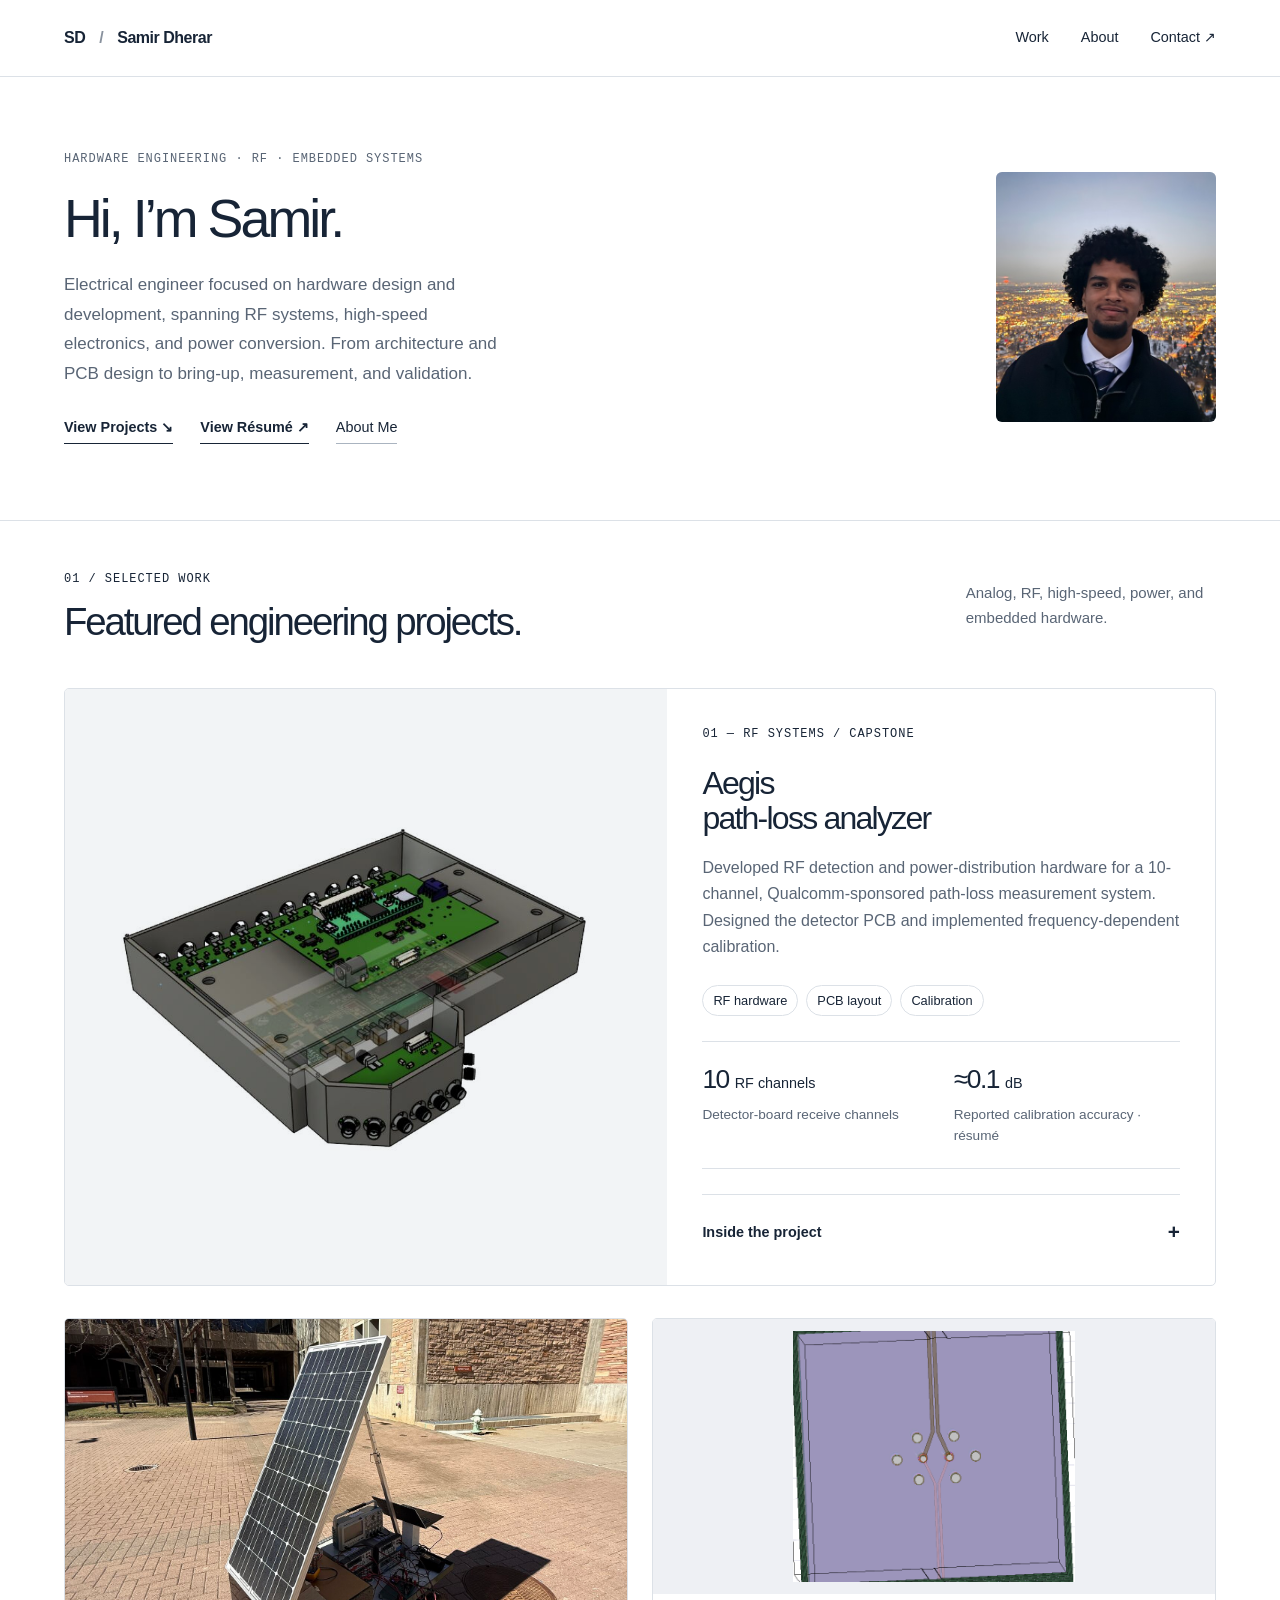
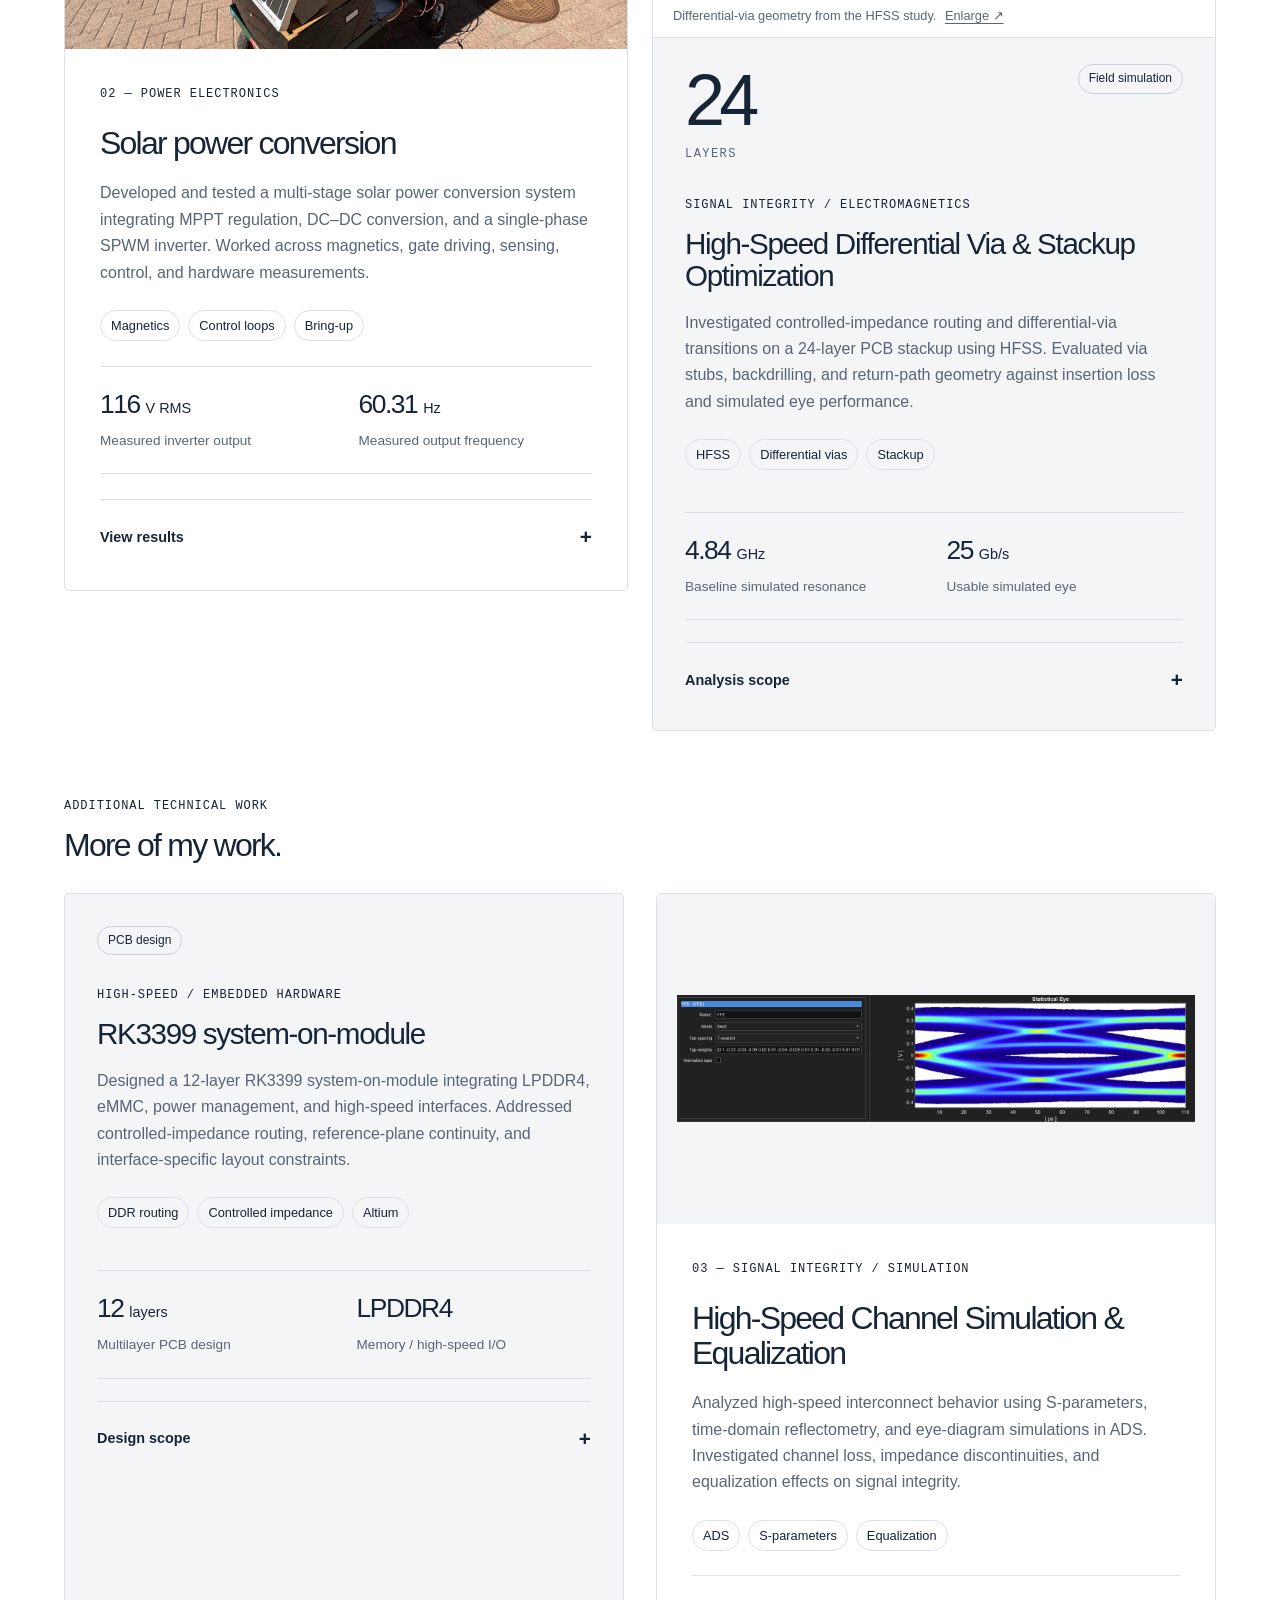
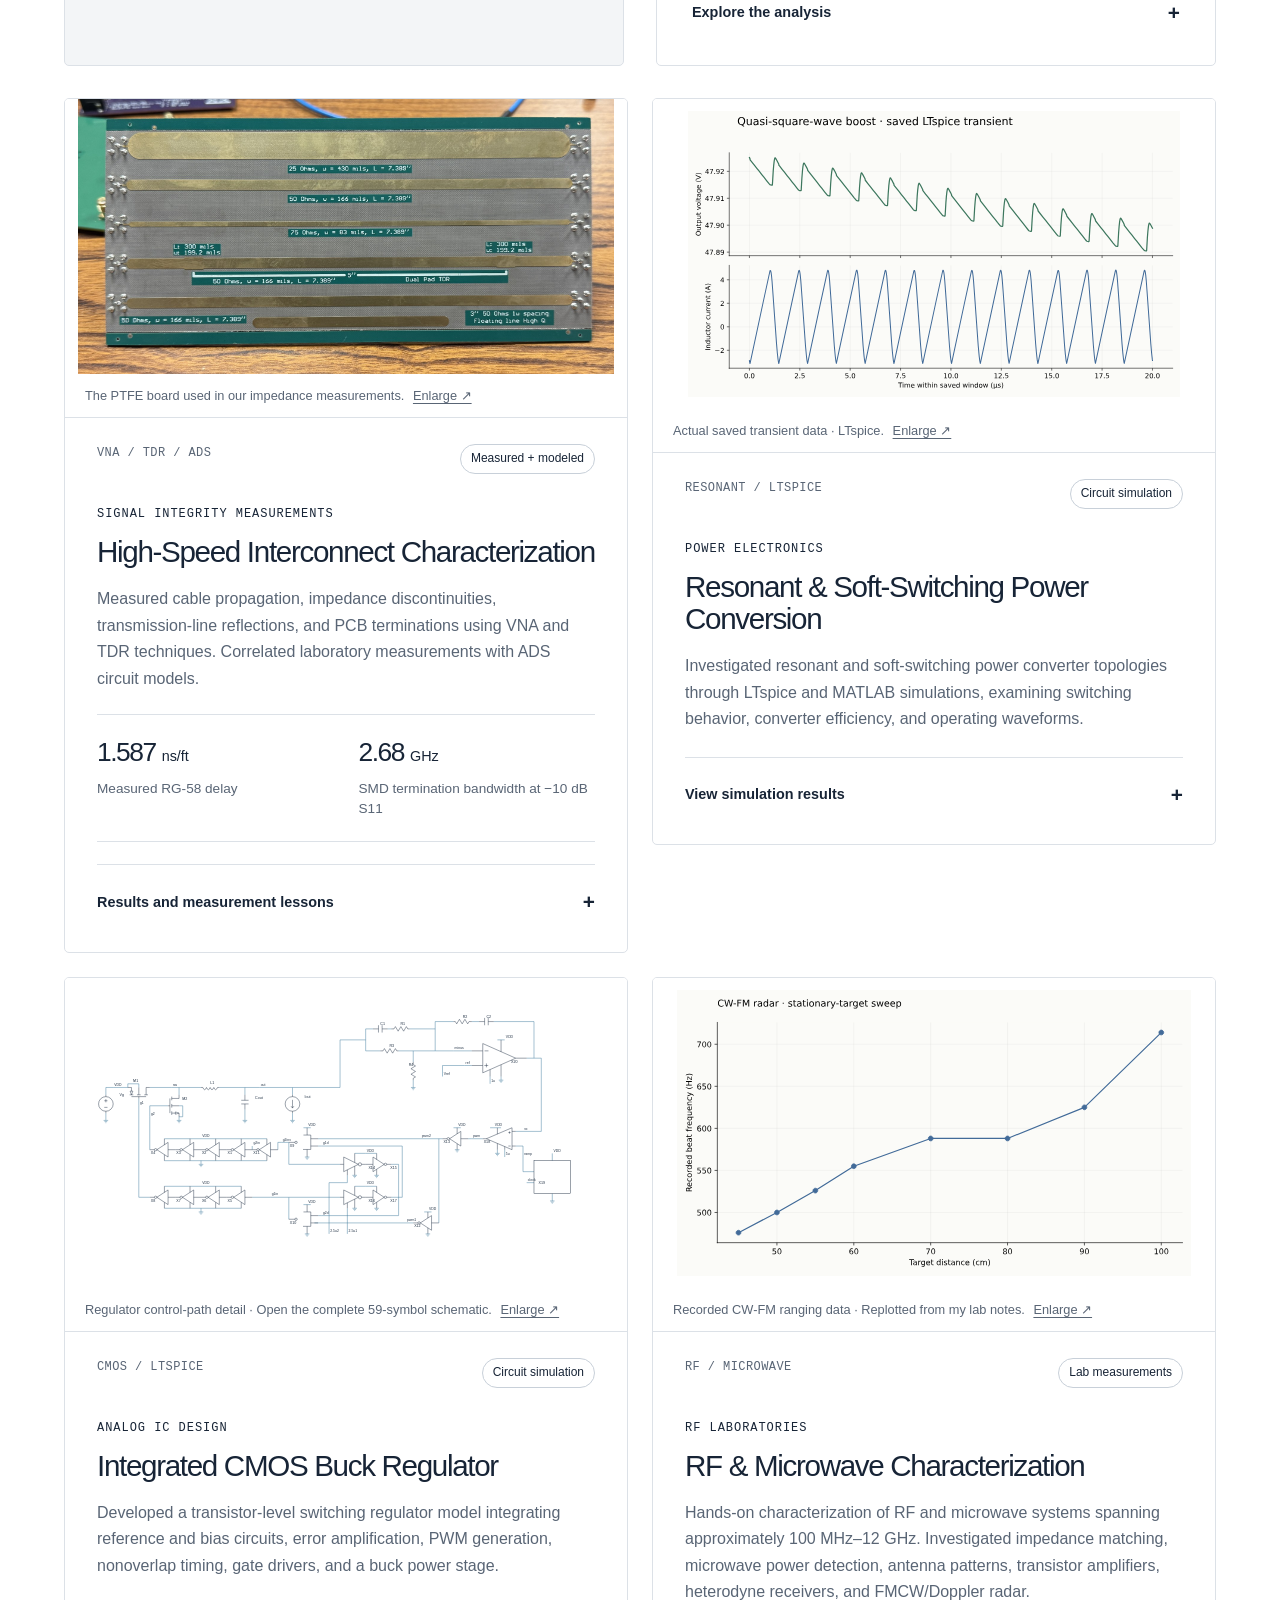
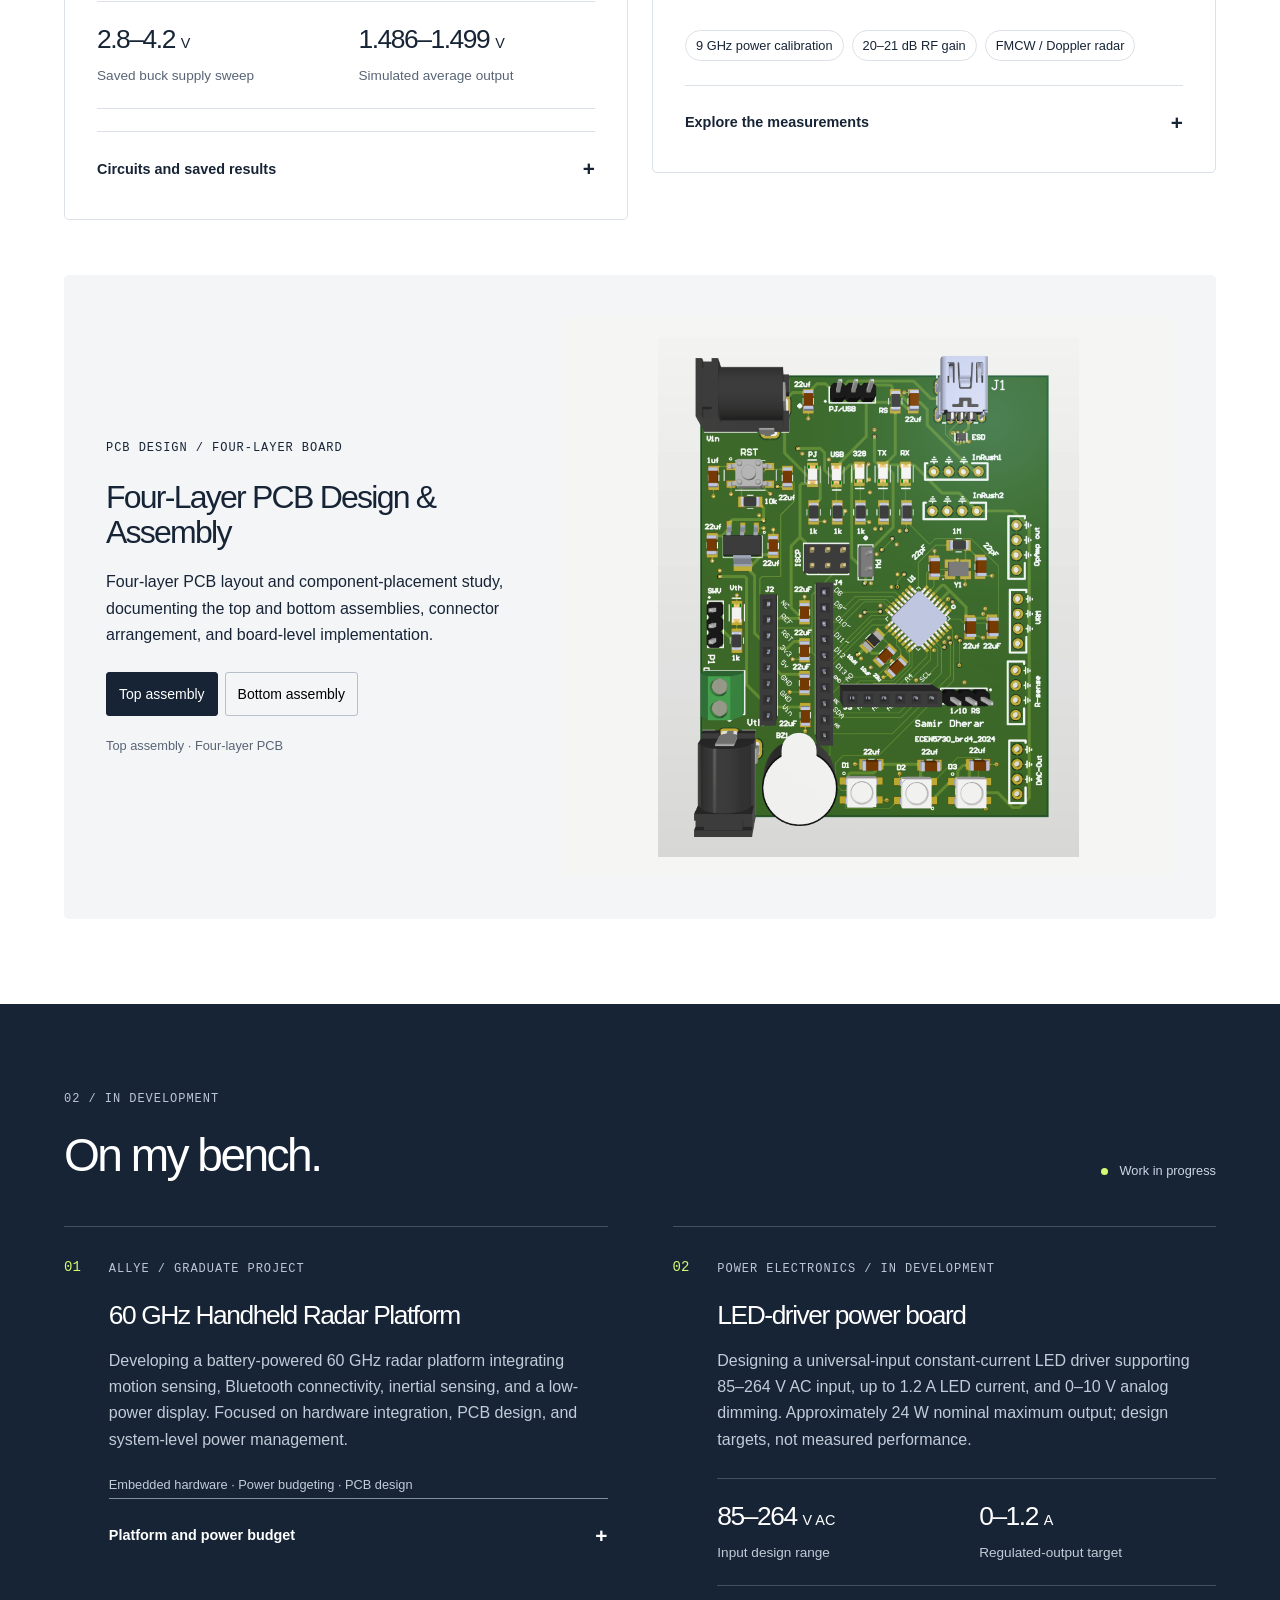
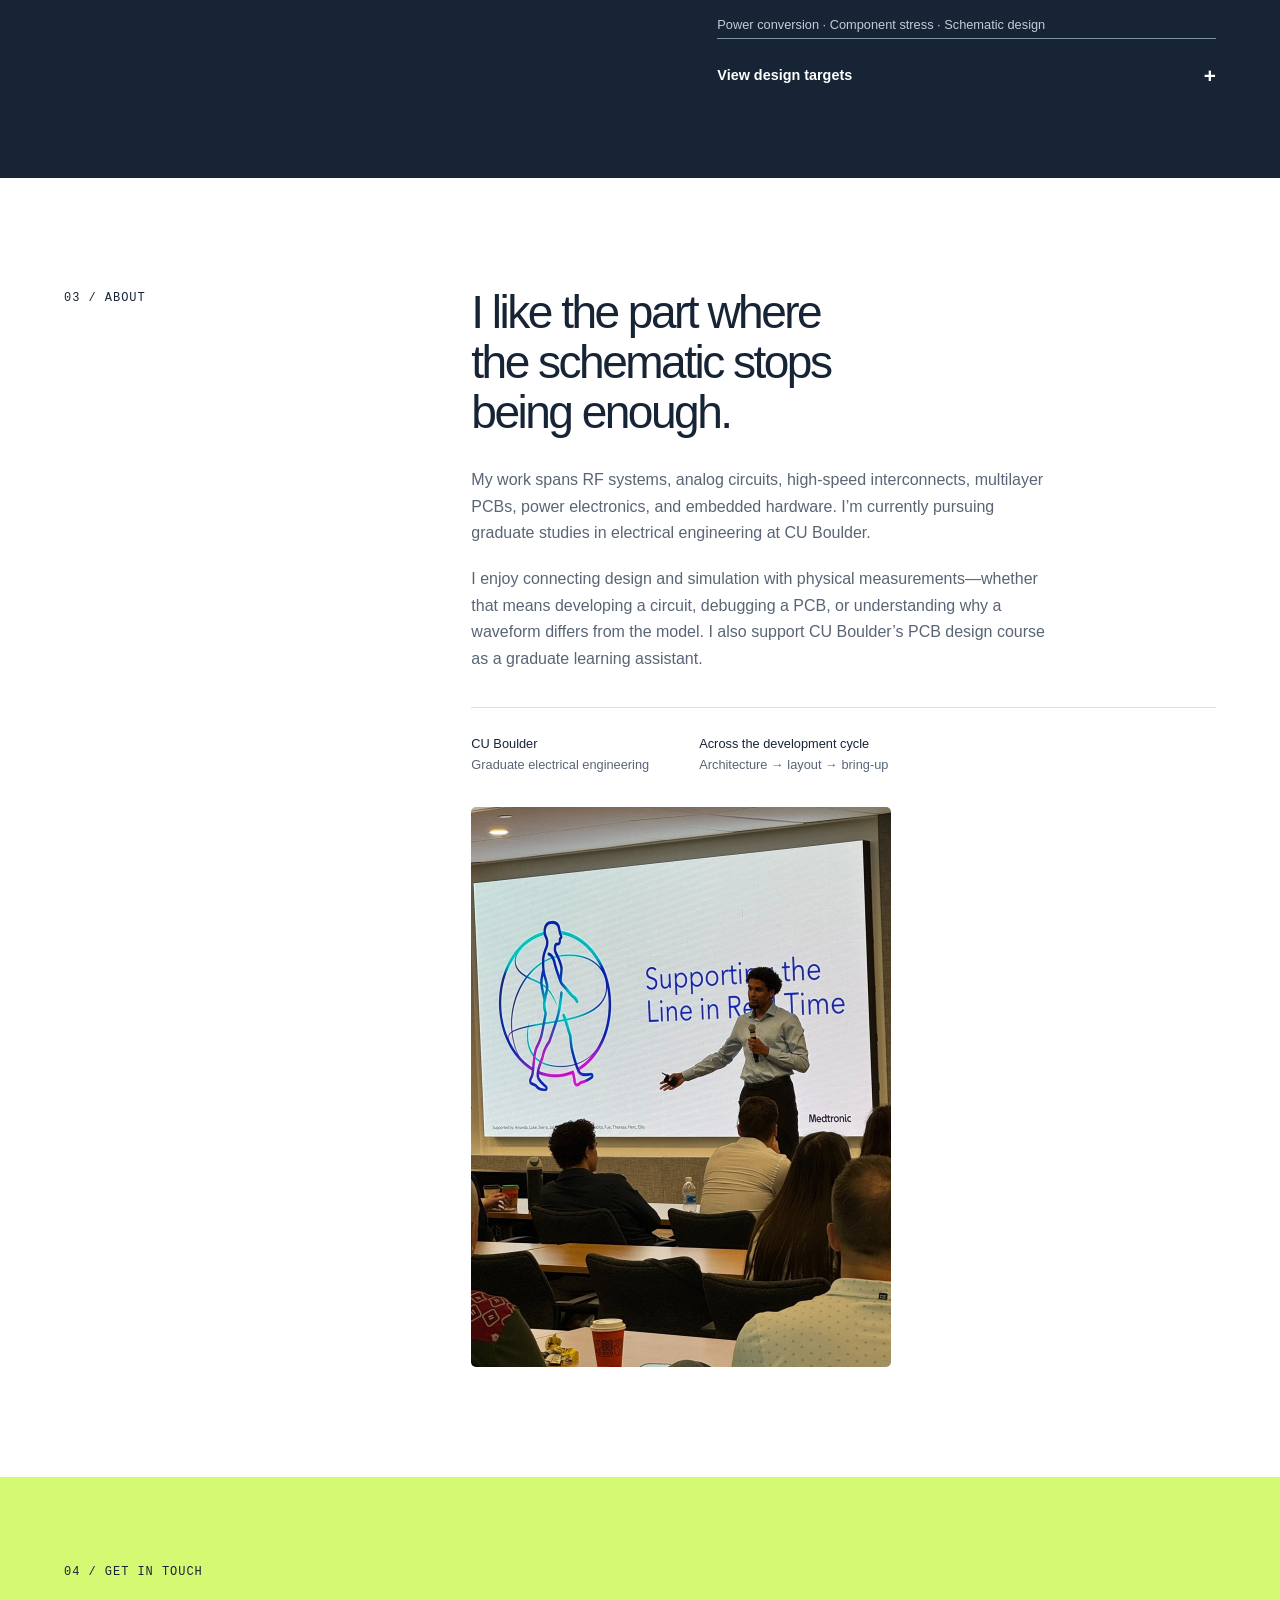
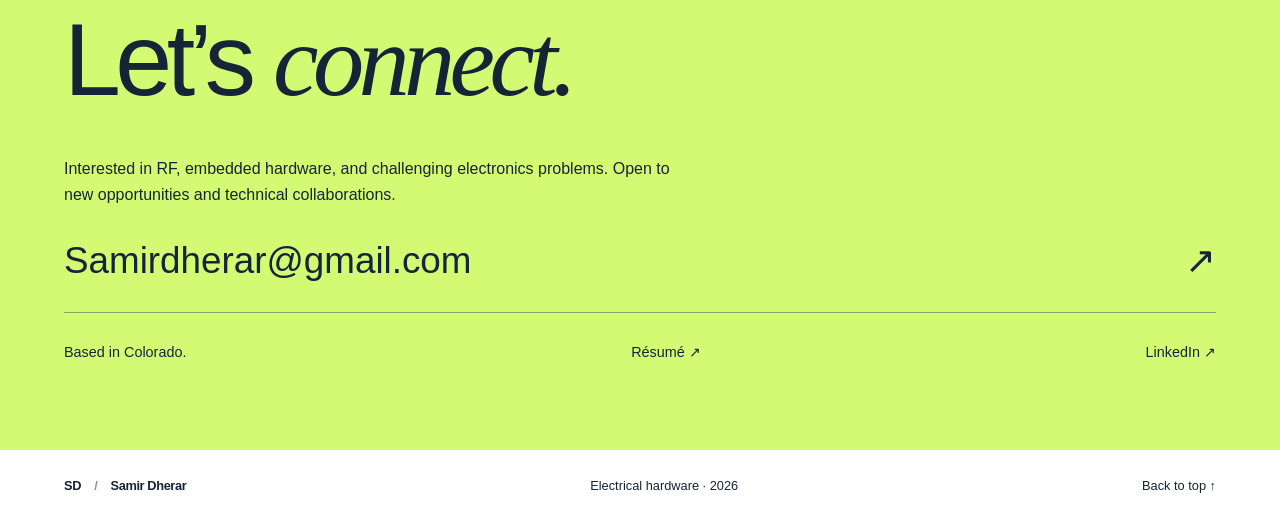
==== commit 4568433c: "Add presentation photo to About section" ====
--- a/index.html
+++ b/index.html
@@ -15,5 +15,5 @@
 <article class="board-study"><div><p class="eyebrow">PCB DESIGN / FOUR-LAYER BOARD</p><h3>Four-Layer PCB Design &amp; Assembly</h3><p>Four-layer PCB layout and component-placement study, documenting the top and bottom assemblies, connector arrangement, and board-level implementation.</p><div aria-label="Select board view" class="view-buttons" role="group"><button aria-pressed="true" data-view="board4-top.png">Top assembly</button><button aria-pressed="false" data-view="board4-bottom.png">Bottom assembly</button></div><p aria-live="polite" class="caption" id="board-caption">Top assembly · Four-layer PCB</p></div><div class="board-image"><a aria-label="Enlarge board render" href="assets/evidence/board4-top.png" id="board-link" rel="noopener" target="_blank"><img alt="Top assembly render of my four-layer circuit board" decoding="async" height="825" id="board" loading="lazy" src="assets/evidence/board4-top.png" width="669"/></a></div></article>
 </section>
 <section class="current section"><div class="section-head"><div><p class="eyebrow">02 / IN DEVELOPMENT</p><h2>On my bench.</h2></div><span class="status"><span class="dot"></span> Work in progress</span></div><div class="current-grid"><article><span class="small-number">01</span><div><p class="eyebrow">ALLYE / GRADUATE PROJECT</p><h3>60 GHz Handheld Radar Platform</h3><p>Developing a battery-powered 60 GHz radar platform integrating motion sensing, Bluetooth connectivity, inertial sensing, and a low-power display. Focused on hardware integration, PCB design, and system-level power management.</p><span class="caption">Embedded hardware · Power budgeting · PCB design</span><details><summary>Platform and power budget <span aria-hidden="true">+</span></summary><div class="detail"><div class="result-grid mini-results"><div><strong>60 <small>GHz</small></strong><span>Radar sensing</span></div><div><strong>11.70 <small>Wh</small></strong><span>Calculated battery energy</span></div></div><h4>System architecture</h4><p>My work focuses on the hardware and PCB: power architecture, schematic integration, component placement, and accessible programming and measurement interfaces. The platform combines radar processing with a wireless MCU, inertial sensing, and a memory LCD; the radar SPI interface is planned for up to 15 MHz.</p><h4>Power architecture</h4><p>A protected single-cell 18650 battery provides approximately 11.70 Wh based on minimum rated capacity. The calculated maximum battery demand is 1.83 A, or 0.563C. A regulated 3.3 V rail supplies the main electronics, with battery-voltage supervision intended to shut the rail down before the cell protection cutoff.</p><p>The two-panel solar configuration is estimated to supply approximately 80 mA of battery charge current in strong sunlight, below the harvesting stage’s 100 mA limit. Solar input supplements the battery; recharge and runtime depend on light conditions and operating duty cycle.</p><h4>PCB integration and current status</h4><p>Initial full component placement and a further schematic review were completed by October 3. A custom radar breakout supports interface validation. Test access covers power rails and current sensing, programming/reset, radar SPI/control, and the IMU/display interfaces.</p><p>Next steps are power verification, protection thresholds, interface ESD protection, wireless matching/antenna completion, and critical routing. Target-detection performance and battery runtime remain to be measured.</p><p class="caption">Work in progress · Power values are design calculations and estimates, not validated field performance.</p></div></details></div></article><article><span class="small-number">02</span><div><p class="eyebrow">POWER ELECTRONICS / IN DEVELOPMENT</p><h3>LED-driver power board</h3><p>Designing a universal-input constant-current LED driver supporting 85–264 V AC input, up to 1.2 A LED current, and 0–10 V analog dimming. Approximately 24 W nominal maximum output; design targets, not measured performance.</p><div class="result-grid mini-results"><div><strong>85–264 <small>V AC</small></strong><span>Input design range</span></div><div><strong>0–1.2 <small>A</small></strong><span>Regulated-output target</span></div></div><span class="caption">Power conversion · Component stress · Schematic design</span><details><summary>View design targets <span aria-hidden="true">+</span></summary><div class="detail"><div aria-label="LED-driver requirements" class="table-scroll" role="region" tabindex="0"><table><caption>LED-driver requirements</caption><tbody><tr><th scope="row">AC input</th><td>85–264 V RMS · 45–65 Hz</td></tr><tr><th scope="row">LED current</th><td>0–1.2 A</td></tr><tr><th scope="row">Nominal full-load output</th><td>Approximately 20 V · 24 W</td></tr><tr><th scope="row">Analog dimming</th><td>0–10 V · input resistance ≥10 kΩ</td></tr><tr><th scope="row">Turn-on delay</th><td>≤200 ms</td></tr><tr><th scope="row">Control-loop margins</th><td>≥45° phase · ≥6 dB gain</td></tr><tr><th scope="row">No-load limits</th><td>≤1 W input · ≤29 V output</td></tr></tbody></table></div><h4>Efficiency targets</h4><p>Minimum efficiency is 60% at 120 mA, 65% at 300 mA, 75% at 600 mA, and 80% at 900–1200 mA, specified at both 120 V / 60 Hz and 230 V / 50 Hz input.</p><h4>Conversion and magnetic design</h4><p>Work spans power conversion, magnetic design, and component-stress analysis. Hardware verification is still planned.</p><h4>Current regulation and dimming</h4><p>Design targets combine constant-current regulation with a 0–10 V analog dimming input; current accuracy and dimming response remain to be verified.</p><h4>Loop stability</h4><p>Target margins are at least 45° phase and 6 dB gain, with loop-gain measurements planned.</p><h4>Protection and planned verification</h4><p>Planned checks cover undervoltage, no-load, and short-circuit behavior, turn-on delay, output-current accuracy, and efficiency across the specified line and load conditions.</p><p class="caption">ECEN 5527 · Fall 2026 specification targets. These numbers describe the design requirements, not measured prototype results.</p></div></details></div></article></div></section>
-<section class="about section" id="about"><p class="eyebrow">03 / ABOUT</p><div><h2>I like the part where<br/>the schematic stops<br/>being enough.</h2><p>My work spans RF systems, analog circuits, high-speed interconnects, multilayer PCBs, power electronics, and embedded hardware. I’m currently pursuing graduate studies in electrical engineering at CU Boulder.</p><p>I enjoy connecting design and simulation with physical measurements—whether that means developing a circuit, debugging a PCB, or understanding why a waveform differs from the model. I also support CU Boulder’s PCB design course as a graduate learning assistant.</p><div class="about-notes"><span>CU Boulder<br/><b>Graduate electrical engineering</b></span><span>Across the development cycle<br/><b>Architecture → layout → bring-up</b></span></div></div></section>
+<section class="about section" id="about"><p class="eyebrow">03 / ABOUT</p><div><h2>I like the part where<br/>the schematic stops<br/>being enough.</h2><p>My work spans RF systems, analog circuits, high-speed interconnects, multilayer PCBs, power electronics, and embedded hardware. I’m currently pursuing graduate studies in electrical engineering at CU Boulder.</p><p>I enjoy connecting design and simulation with physical measurements—whether that means developing a circuit, debugging a PCB, or understanding why a waveform differs from the model. I also support CU Boulder’s PCB design course as a graduate learning assistant.</p><div class="about-notes"><span>CU Boulder<br/><b>Graduate electrical engineering</b></span><span>Across the development cycle<br/><b>Architecture → layout → bring-up</b></span></div><figure class="about-photo"><a aria-label="Enlarge presentation photo" href="assets/personal/samir-presentation.jpeg" rel="noopener" target="_blank"><img alt="Samir presenting to an audience in front of a Medtronic presentation screen" decoding="async" height="2048" loading="lazy" src="assets/personal/samir-presentation.jpeg" width="1536"/></a></figure></div></section>
 <section class="contact section" id="contact"><p class="eyebrow">04 / GET IN TOUCH</p><h2>Let’s <em>connect.</em></h2><p class="contact-intro">Interested in RF, embedded hardware, and challenging electronics problems. Open to new opportunities and technical collaborations.</p><a class="email" href="mailto:Samirdherar@gmail.com">Samirdherar@gmail.com <span aria-hidden="true">↗</span></a><div class="contact-bottom"><p>Based in Colorado.</p><a href="resume.html">Résumé ↗</a><a href="https://linkedin.com/in/Samirdherar" rel="noopener noreferrer" target="_blank">LinkedIn ↗</a></div></section></main><footer><a class="brand" href="#home">SD<span> / </span>Samir Dherar</a><span>Electrical hardware · 2026</span><a href="#home">Back to top ↑</a></footer><script src="site.js"></script></body></html>
--- a/style.css
+++ b/style.css
@@ -51,3 +51,6 @@
  .intro-links a{min-height:40px;display:inline-flex;align-items:center;gap:6px}
  .detail-figure{margin:20px 0}
 }
+
+/* Personal presentation photo at the end of About. */
+.about-photo{margin-top:32px;max-width:420px}.about-photo img{width:100%;height:auto;border-radius:5px}.about-photo a{display:block}
